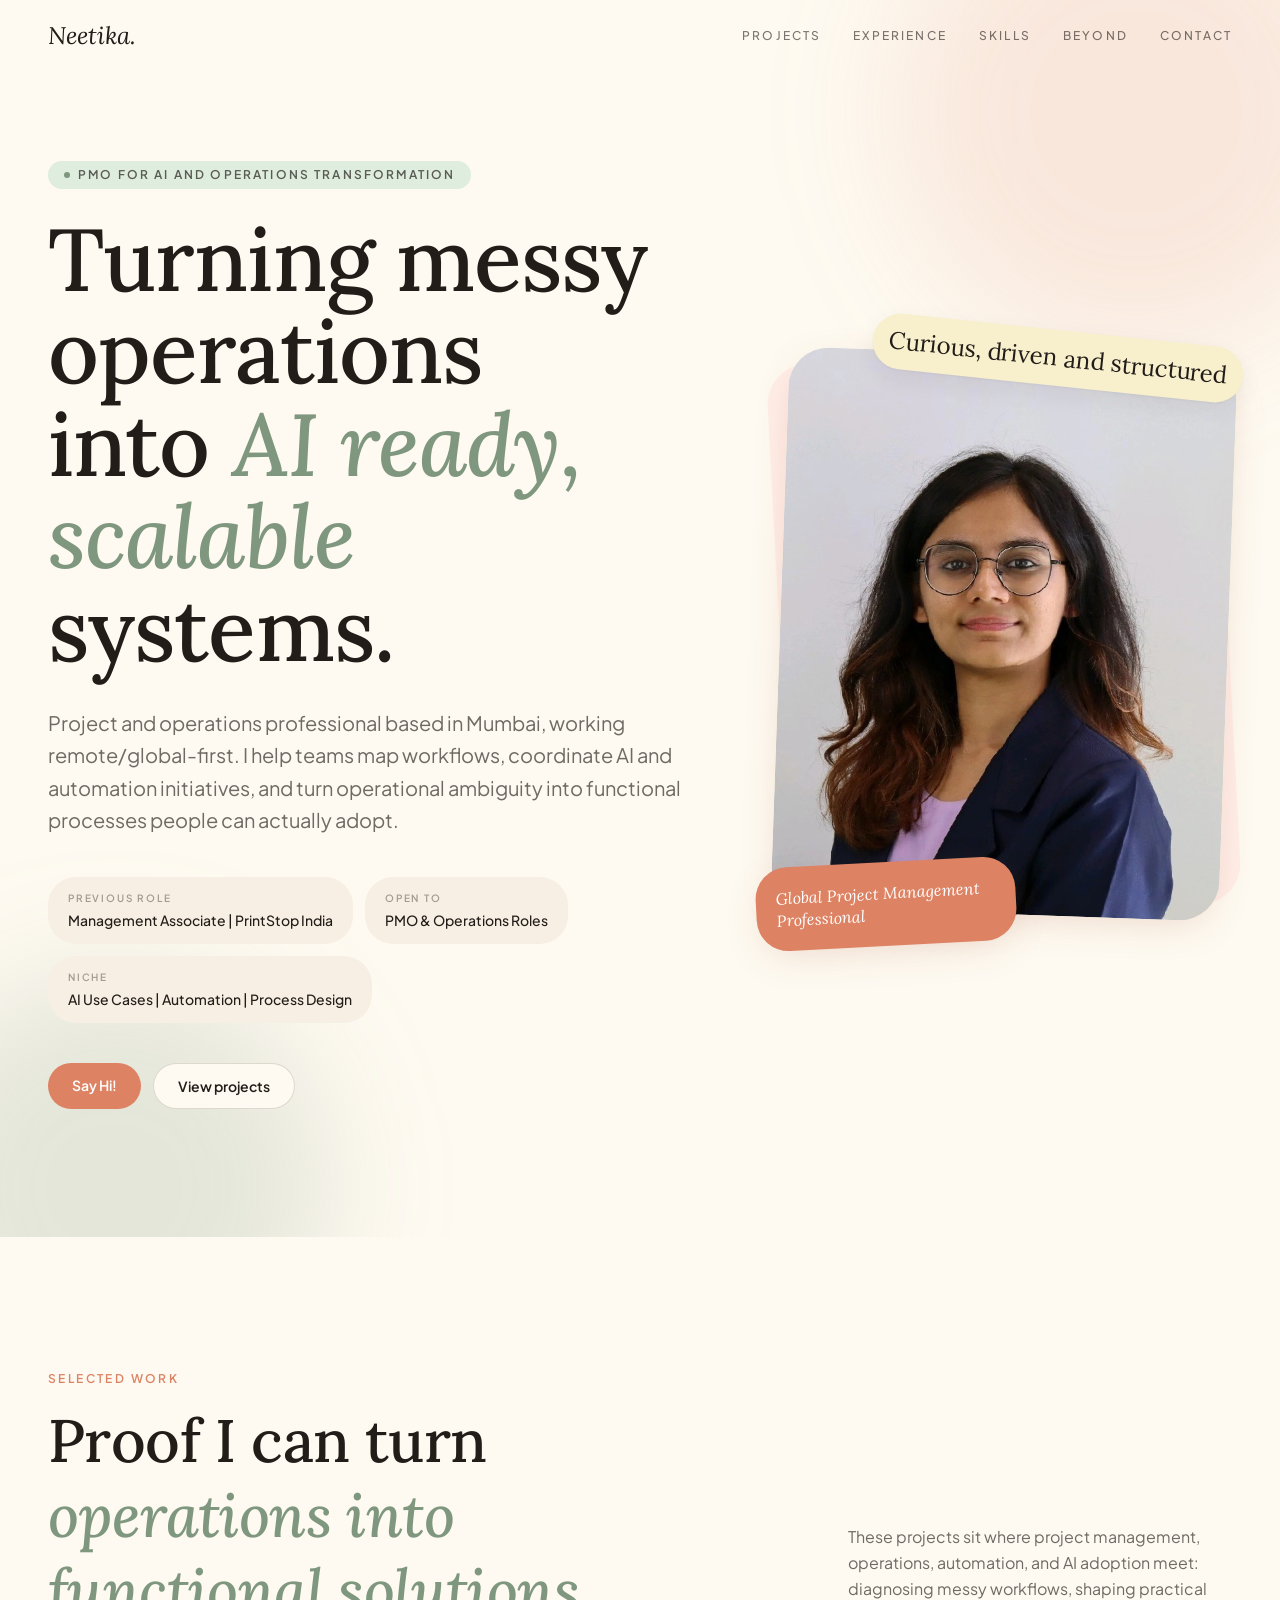
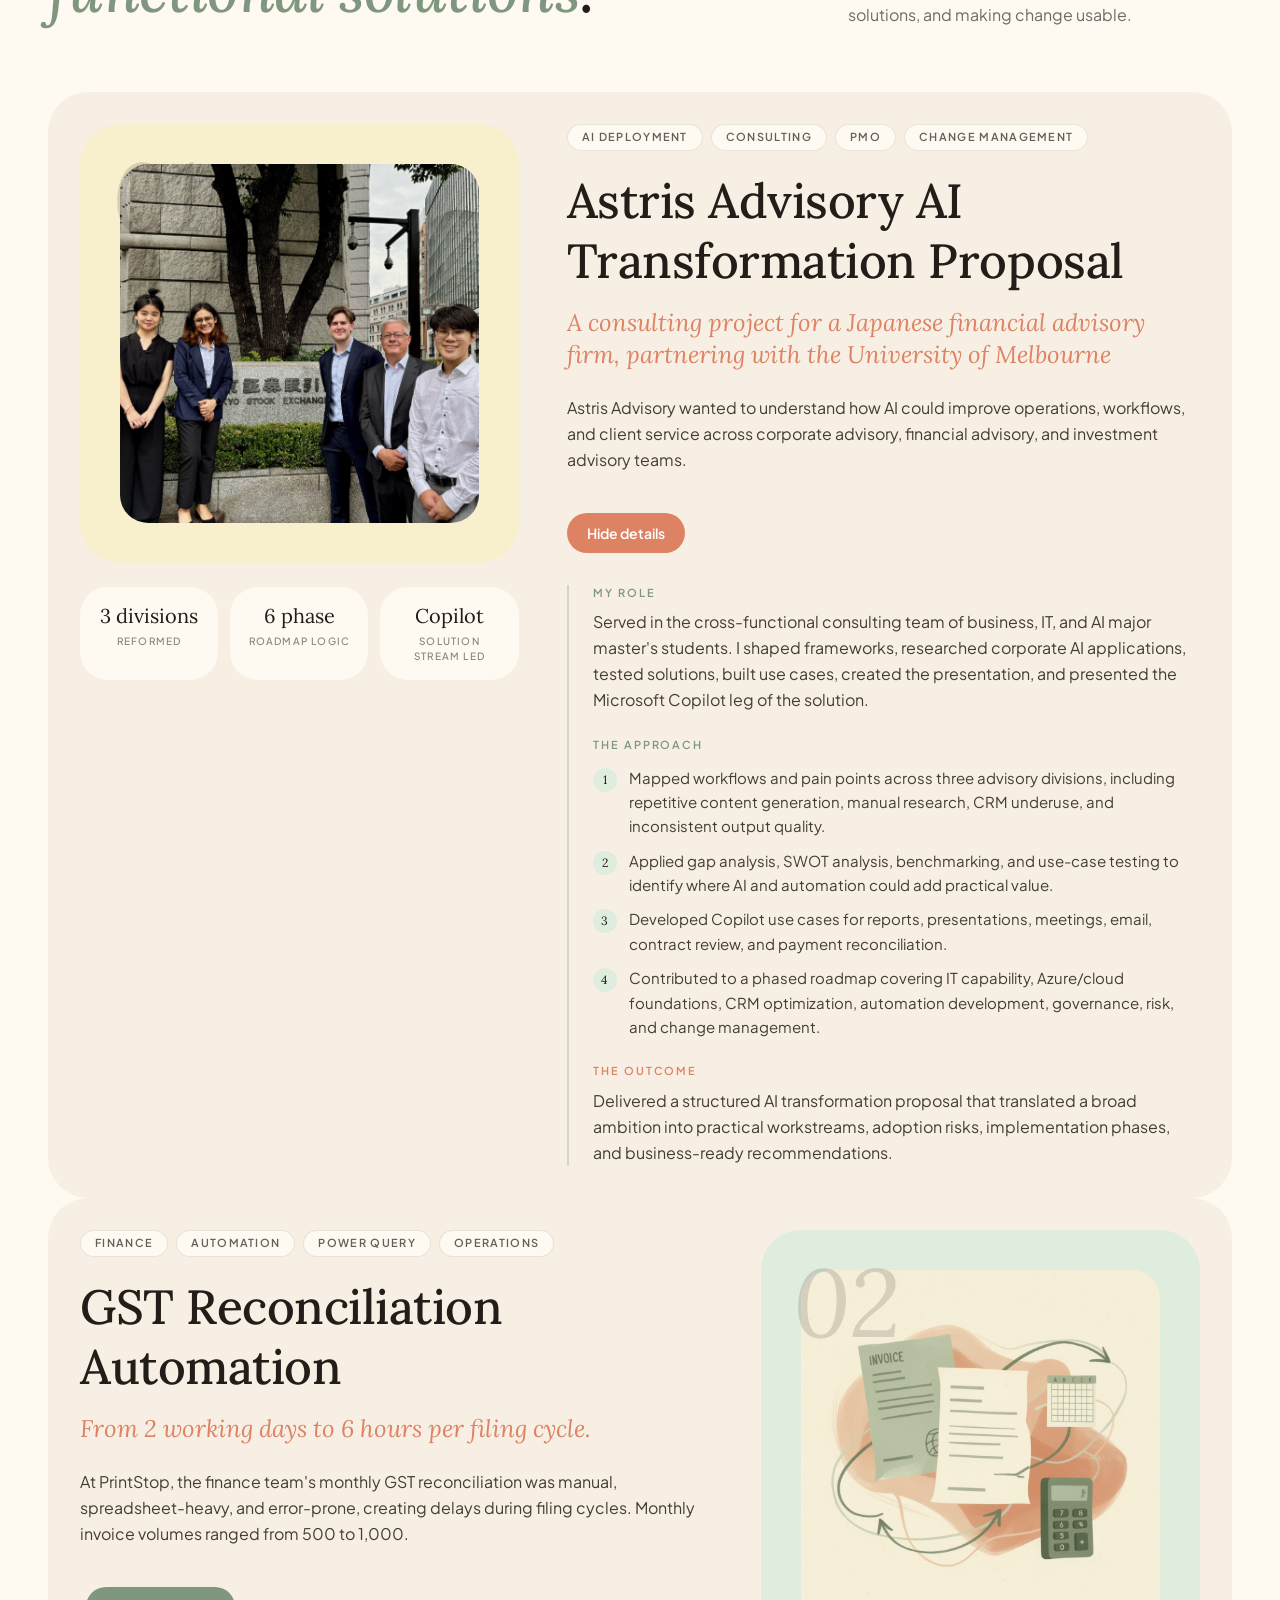
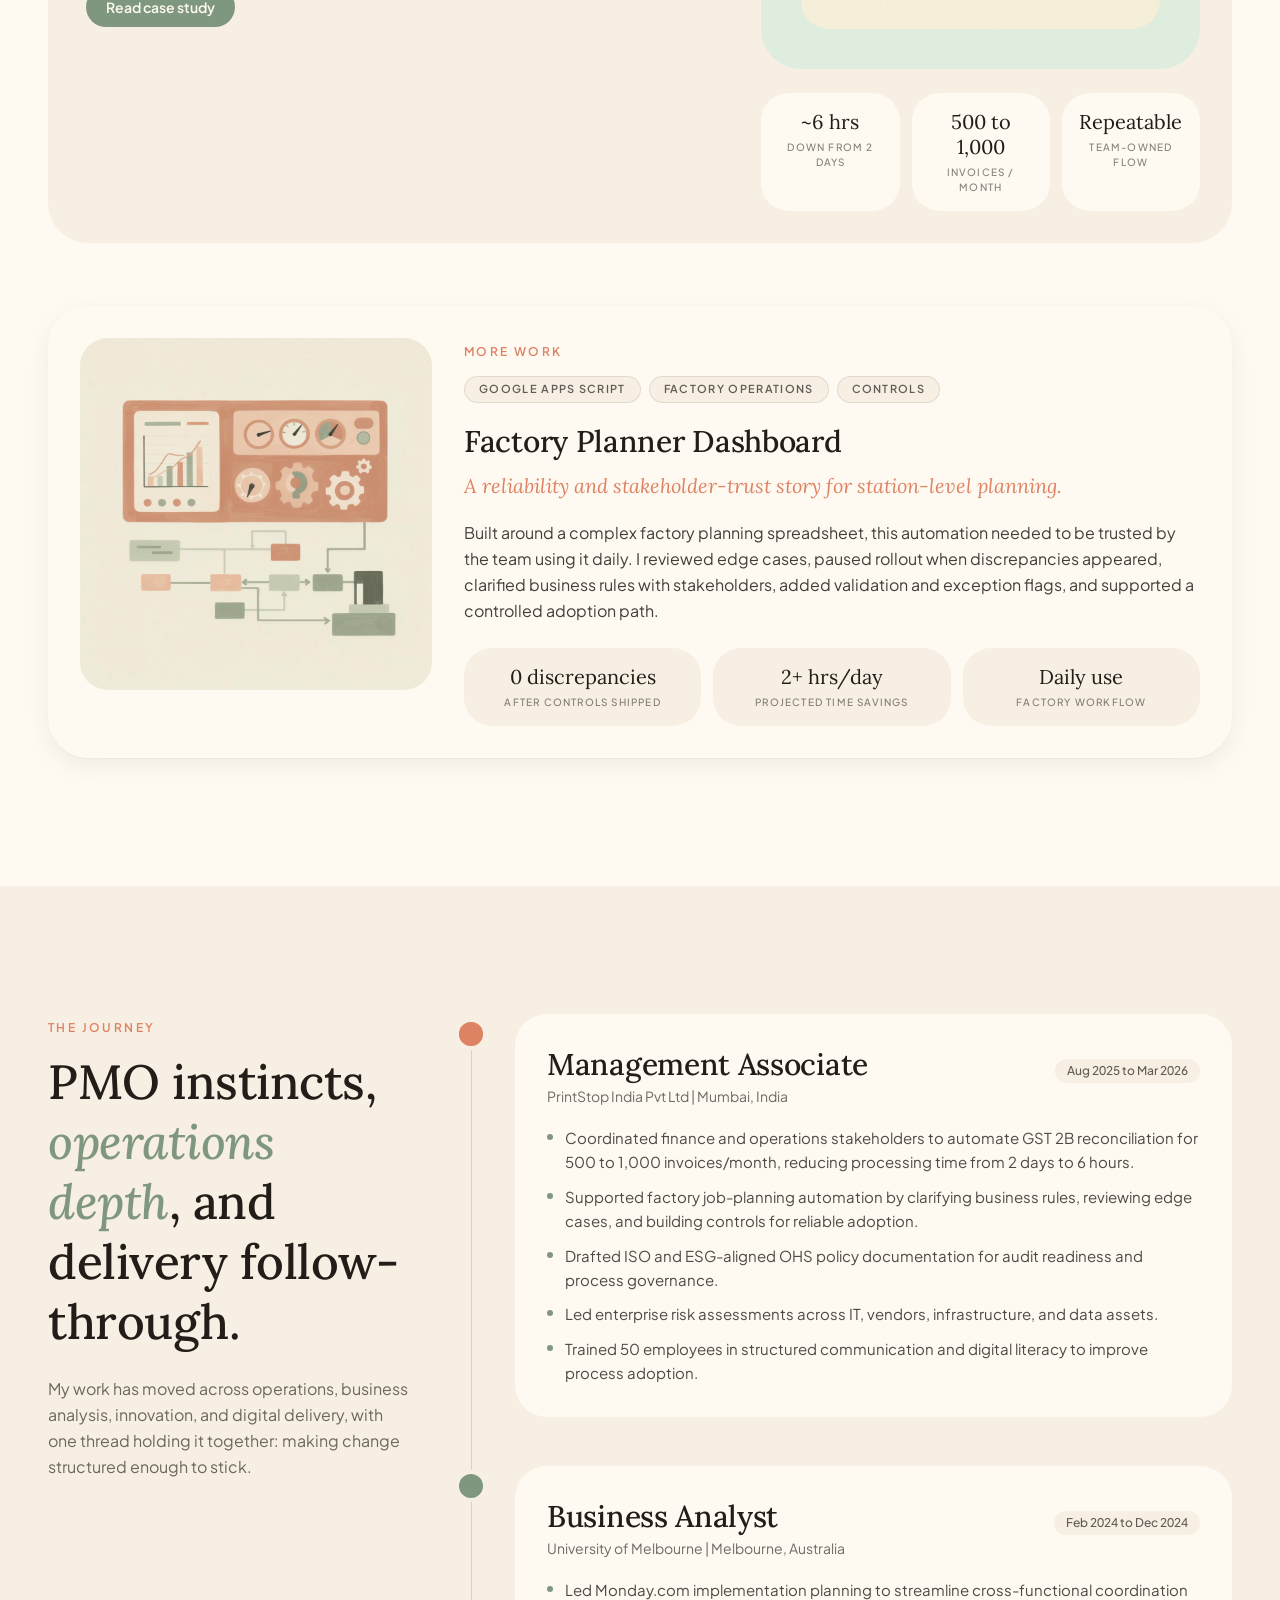
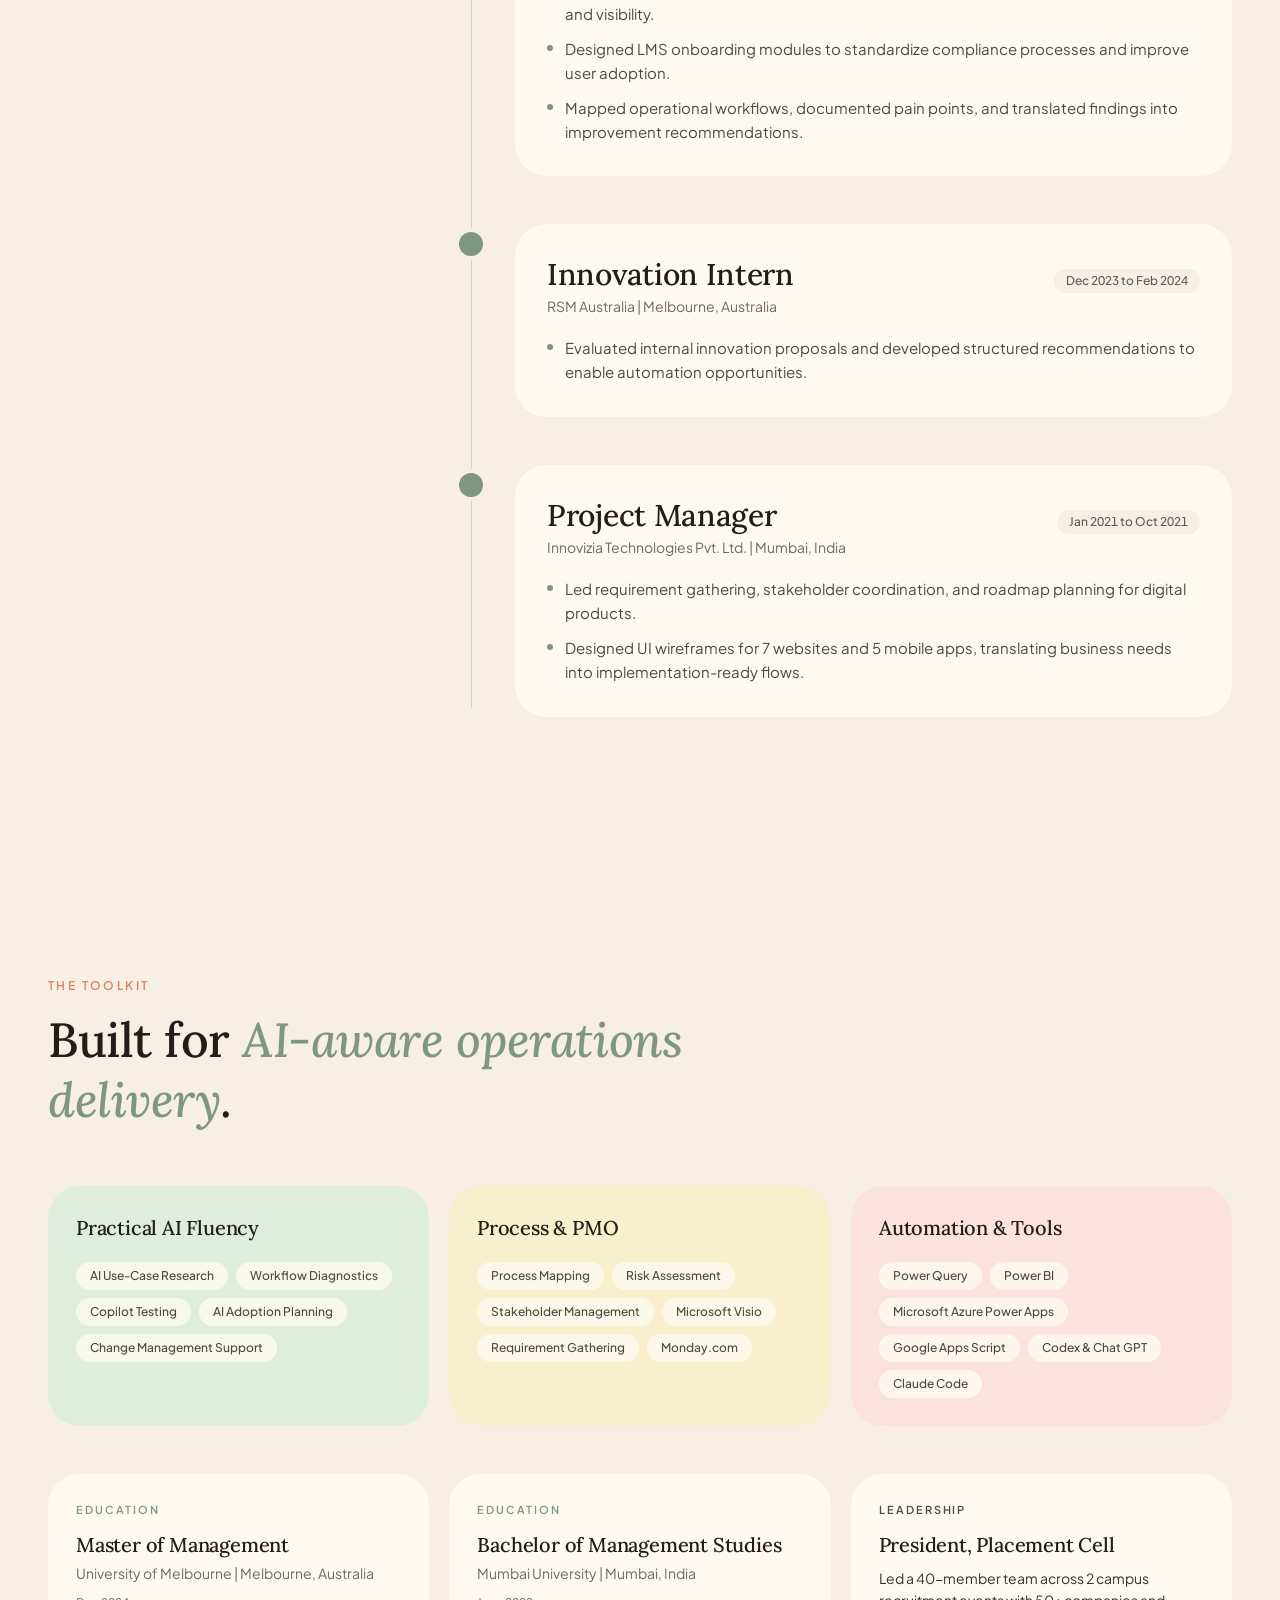
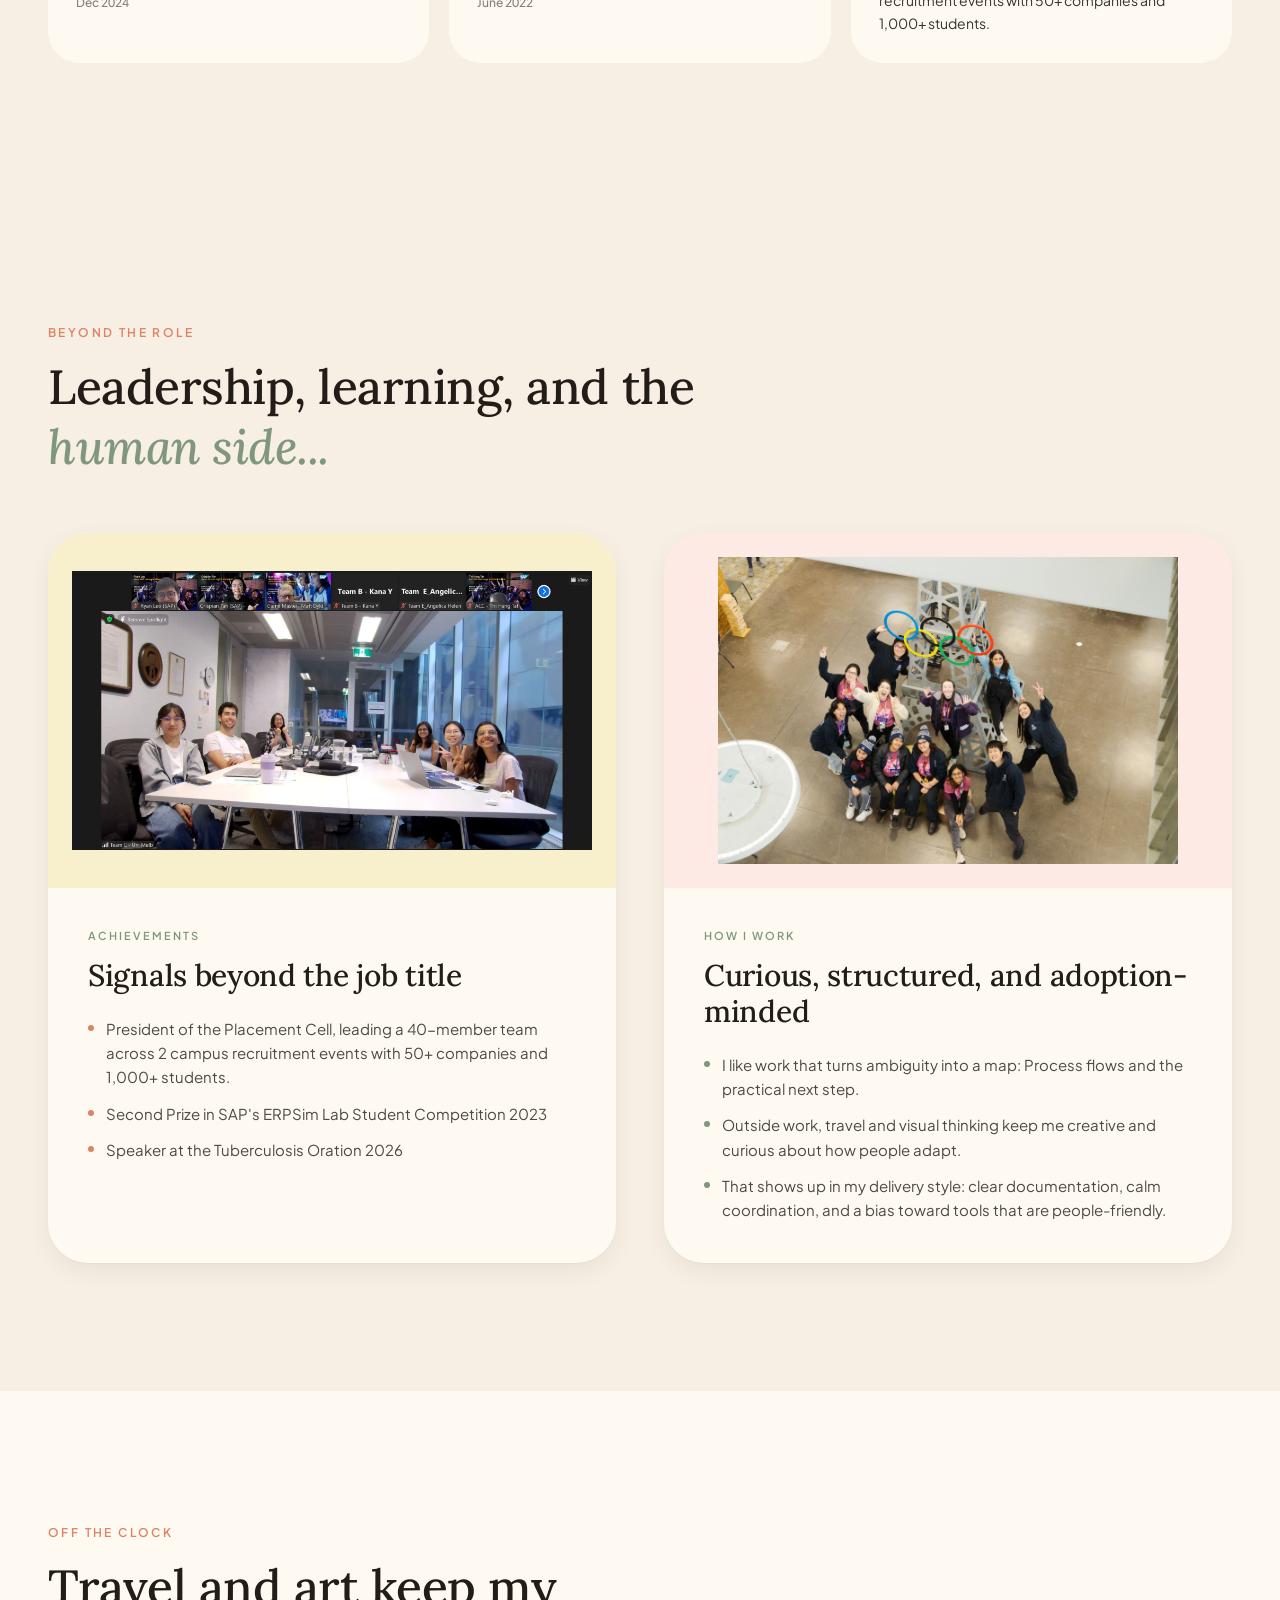
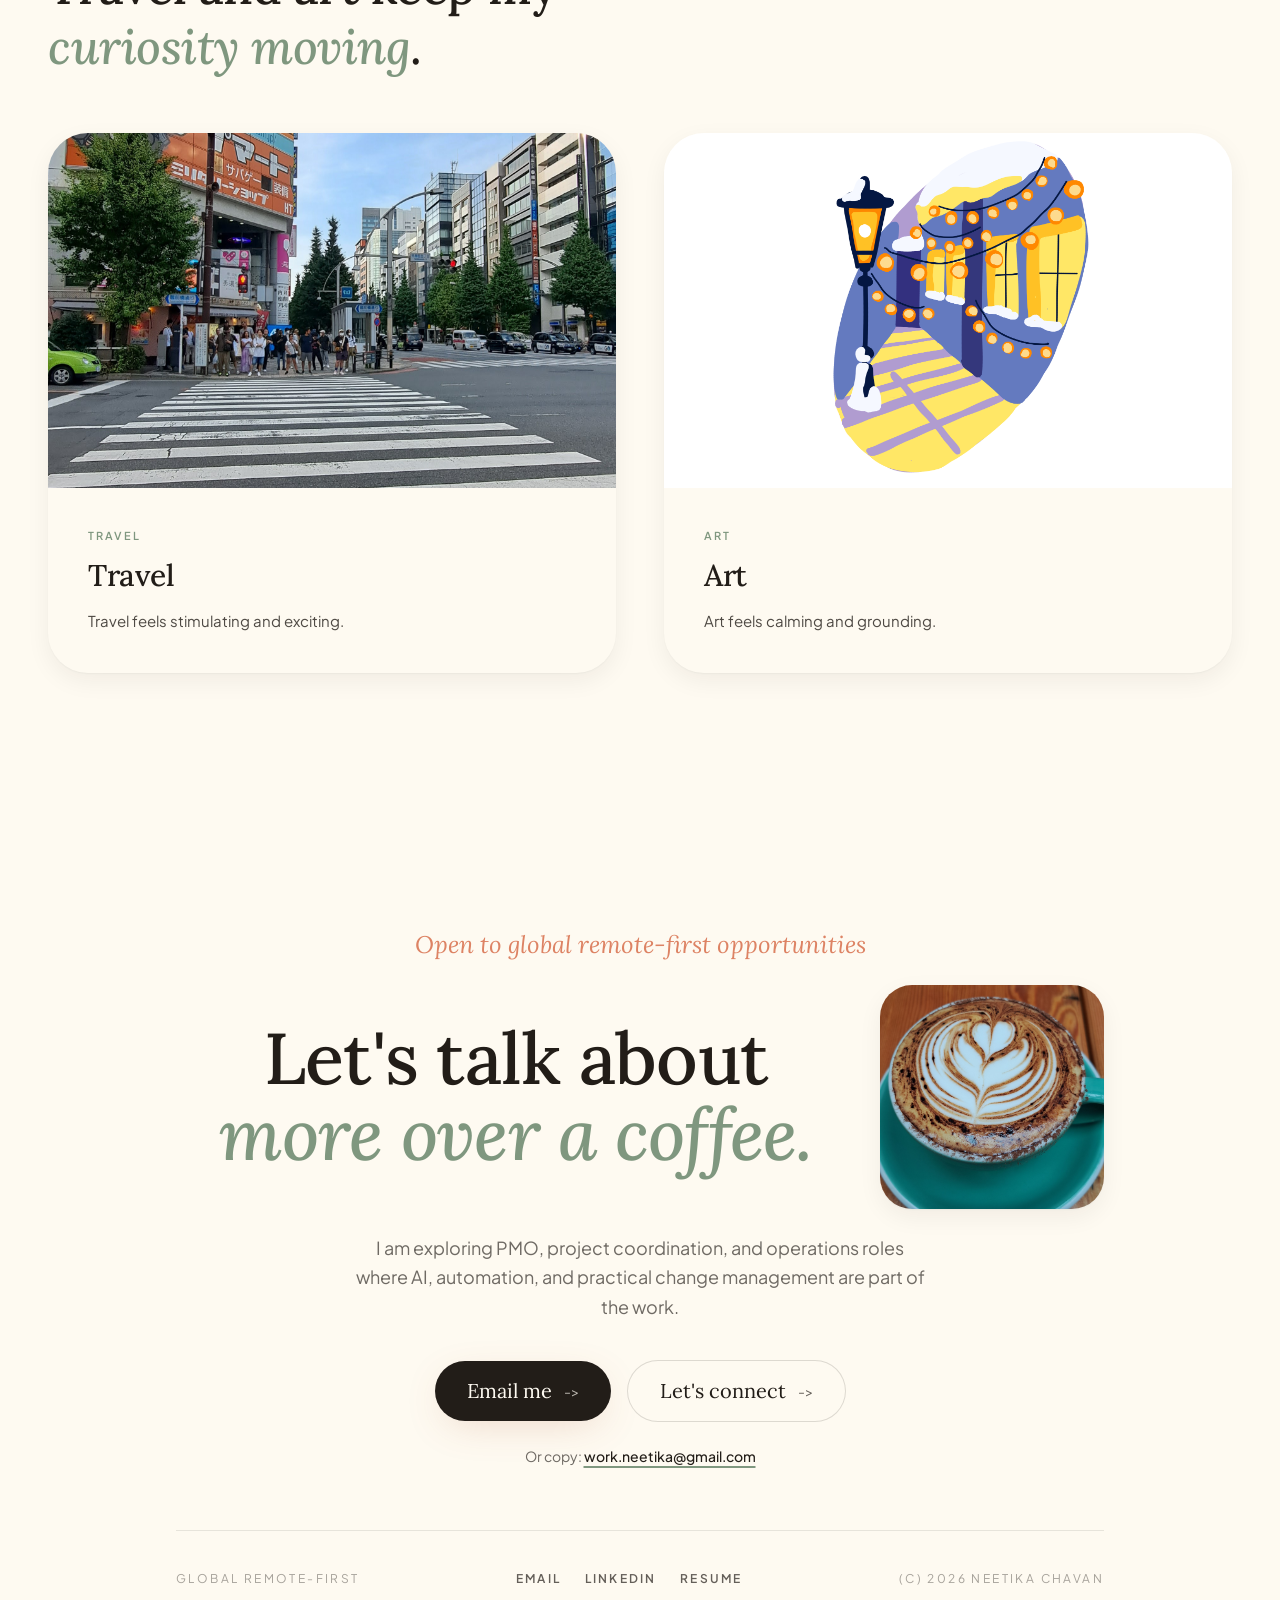
==== docs/index.html @ 6871c05f "Add GitHub Pages static deploy" ====
<!doctype html>
<html lang="en">
  <head>
    <meta charset="utf-8" />
    <meta name="viewport" content="width=device-width, initial-scale=1" />
    <title>Neetika Chavan | PMO for AI and Operations Transformation</title>
    <meta name="author" content="Neetika Chavan" />
    <meta
      name="description"
      content="A recruiter-focused personal website for PMO, project coordination, operations, AI deployment, and automation work."
    />
    <link rel="preload" as="image" href="./assets/neetika-portrait-fRO-wFy6.jpg" />
    <link rel="preconnect" href="https://fonts.googleapis.com" />
    <link rel="preconnect" href="https://fonts.gstatic.com" crossorigin />
    <link
      rel="stylesheet"
      href="https://fonts.googleapis.com/css2?family=Lora:ital,wght@0,400;0,500;0,600;1,500&family=Plus+Jakarta+Sans:wght@300;400;500;600;700&display=swap"
    />
    <link rel="stylesheet" href="./styles.css" />
    <script defer src="./script.js"></script>
  </head>
  <body>
    <div class="min-h-screen bg-canvas text-ink">
      <nav data-nav class="fixed inset-x-0 top-0 z-50 bg-transparent transition-all duration-300">
        <div class="mx-auto flex max-w-7xl items-center justify-between px-6 py-5 md:px-12">
          <a href="#" class="font-serif text-2xl italic text-ink">Neetika.</a>
          <div class="hidden items-center gap-8 text-xs font-medium uppercase tracking-[0.18em] text-ink/60 md:flex">
            <a href="#projects" class="transition-colors hover:text-terracotta">Projects</a>
            <a href="#experience" class="transition-colors hover:text-terracotta">Experience</a>
            <a href="#skills" class="transition-colors hover:text-terracotta">Skills</a>
            <a href="#beyond" class="transition-colors hover:text-terracotta">Beyond</a>
            <a href="#contact" class="transition-colors hover:text-terracotta">Contact</a>
          </div>
        </div>
      </nav>

      <main>
        <section class="relative overflow-hidden pt-32 pb-24 md:pt-40 md:pb-32">
          <div
            aria-hidden="true"
            class="pointer-events-none absolute -top-32 -right-24 h-[480px] w-[480px] rounded-full bg-terracotta/15 blur-3xl"
          ></div>
          <div
            aria-hidden="true"
            class="pointer-events-none absolute -bottom-40 -left-24 h-[420px] w-[420px] rounded-full bg-sage/20 blur-3xl"
          ></div>

          <div class="relative mx-auto grid max-w-7xl grid-cols-1 items-center gap-16 px-6 md:px-12 lg:grid-cols-12">
            <div class="lg:col-span-7">
              <span class="mb-6 inline-flex items-center gap-2 rounded-full bg-sage-soft px-4 py-1.5 text-xs font-semibold uppercase tracking-[0.18em] text-ink/70">
                <span class="size-1.5 animate-pulse rounded-full bg-sage"></span>
                PMO for AI and operations transformation
              </span>
              <h1 class="hero-title font-serif text-5xl leading-[1.05] text-balance text-ink md:text-7xl lg:text-[5.5rem]">
                Turning messy operations into
                <span class="italic text-sage">AI ready, scalable</span> systems.
              </h1>
              <p class="mt-8 max-w-[52ch] text-lg leading-relaxed text-ink-muted md:text-xl">
                Project and operations professional based in Mumbai, working remote/global-first.
                I help teams map workflows, coordinate AI and automation initiatives, and turn
                operational ambiguity into functional processes people can actually adopt.
              </p>

              <div class="hero-meta mt-10 flex flex-wrap gap-3">
                <div class="rounded-2xl bg-paper px-5 py-3.5">
                  <p class="text-[10px] font-semibold uppercase tracking-[0.18em] text-ink/40">Previous Role</p>
                  <p class="mt-1 text-sm font-medium text-ink">Management Associate | PrintStop India</p>
                </div>
                <div class="rounded-2xl bg-paper px-5 py-3.5">
                  <p class="text-[10px] font-semibold uppercase tracking-[0.18em] text-ink/40">Open to</p>
                  <p class="mt-1 text-sm font-medium text-ink">PMO &amp; Operations Roles</p>
                </div>
                <div class="rounded-2xl bg-paper px-5 py-3.5">
                  <p class="text-[10px] font-semibold uppercase tracking-[0.18em] text-ink/40">Niche</p>
                  <p class="mt-1 text-sm font-medium text-ink">AI Use Cases | Automation | Process Design</p>
                </div>
              </div>

              <div class="mt-10 flex flex-wrap gap-3">
                <a
                  href="#contact"
                  class="rounded-full bg-terracotta px-6 py-3 text-sm font-semibold text-terracotta-foreground transition-transform hover:scale-105"
                >
                  Say Hi!
                </a>
                <a
                  href="#projects"
                  class="rounded-full border border-ink/15 bg-canvas px-6 py-3 text-sm font-semibold text-ink transition-colors hover:border-terracotta hover:text-terracotta"
                >
                  View projects
                </a>
              </div>
            </div>

            <div class="relative lg:col-span-5">
              <div class="relative aspect-[4/5] w-full max-w-md mx-auto">
                <div class="absolute inset-0 -rotate-3 rounded-[2.5rem] bg-blush/40"></div>
                <div class="absolute inset-0 rotate-2 overflow-hidden rounded-[2.5rem] bg-paper shadow-warm transition-transform duration-700 hover:rotate-0">
                  <img
                    src="./assets/neetika-portrait-fRO-wFy6.jpg"
                    alt="Portrait of Neetika Chavan"
                    width="800"
                    height="1000"
                    class="h-full w-full object-cover"
                  />
                </div>
                <div class="absolute -bottom-8 -left-6 max-w-[260px] rotate-[-3deg] rounded-3xl bg-terracotta p-5 text-terracotta-foreground shadow-warm">
                  <p class="font-serif text-base italic leading-snug">Global Project Management Professional</p>
                </div>
                <div class="absolute -top-6 -right-4 rotate-[6deg] rounded-2xl bg-butter px-4 py-3 shadow-soft">
                  <p class="font-serif text-2xl text-ink">Curious, driven and structured</p>
                </div>
              </div>
            </div>
          </div>
        </section>

        <section id="projects" class="relative py-24 md:py-32">
          <div class="mx-auto max-w-7xl px-6 md:px-12">
            <div class="mb-16 flex flex-wrap items-end justify-between gap-6">
              <div class="max-w-2xl">
                <span class="mb-4 inline-block text-xs font-semibold uppercase tracking-[0.2em] text-terracotta">
                  Selected work
                </span>
                <h2 class="font-serif text-4xl leading-tight text-ink md:text-5xl lg:text-6xl">
                  Proof I can turn <em class="text-sage">operations into functional solutions</em>.
                </h2>
              </div>
              <p class="max-w-sm text-base leading-relaxed text-ink-muted">
                These projects sit where project management, operations, automation, and AI adoption meet:
                diagnosing messy workflows, shaping practical solutions, and making change usable.
              </p>
            </div>

            <div class="space-y-10">
              <article data-reveal class="case-card grid grid-cols-1 gap-10 rounded-[2.5rem] bg-paper p-5 md:p-8 lg:grid-cols-12 lg:gap-12">
                <div class="lg:col-span-5">
                  <div class="relative overflow-hidden rounded-[2.5rem] bg-butter p-6 md:p-10">
                    <div class="aspect-square overflow-hidden rounded-[1.75rem]">
                      <img
                        src="./assets/astris.jpg"
                        alt="Astris Advisory team photo"
                        width="1024"
                        height="1024"
                        loading="lazy"
                        class="h-full w-full object-cover transition-transform duration-700 hover:scale-105"
                      />
                    </div>
                    <span class="absolute left-8 top-6 font-serif text-7xl italic text-ink/15 md:text-8xl">01</span>
                  </div>
                  <div class="metric-strip mt-6 grid grid-cols-3 gap-3">
                    <div class="rounded-2xl bg-canvas p-4 text-center">
                      <p class="font-serif text-lg leading-tight text-ink md:text-xl">3 divisions</p>
                      <p class="mt-1.5 text-[10px] font-medium uppercase tracking-[0.12em] text-ink/55">reformed</p>
                    </div>
                    <div class="rounded-2xl bg-canvas p-4 text-center">
                      <p class="font-serif text-lg leading-tight text-ink md:text-xl">6 phase</p>
                      <p class="mt-1.5 text-[10px] font-medium uppercase tracking-[0.12em] text-ink/55">roadmap logic</p>
                    </div>
                    <div class="rounded-2xl bg-canvas p-4 text-center">
                      <p class="font-serif text-lg leading-tight text-ink md:text-xl">Copilot</p>
                      <p class="mt-1.5 text-[10px] font-medium uppercase tracking-[0.12em] text-ink/55">solution stream led</p>
                    </div>
                  </div>
                </div>
                <div class="lg:col-span-7">
                  <div class="mb-5 flex flex-wrap gap-2">
                    <span class="rounded-full border border-ink/10 bg-canvas px-3.5 py-1 text-[11px] font-semibold uppercase tracking-[0.12em] text-ink/70">AI Deployment</span>
                    <span class="rounded-full border border-ink/10 bg-canvas px-3.5 py-1 text-[11px] font-semibold uppercase tracking-[0.12em] text-ink/70">Consulting</span>
                    <span class="rounded-full border border-ink/10 bg-canvas px-3.5 py-1 text-[11px] font-semibold uppercase tracking-[0.12em] text-ink/70">PMO</span>
                    <span class="rounded-full border border-ink/10 bg-canvas px-3.5 py-1 text-[11px] font-semibold uppercase tracking-[0.12em] text-ink/70">Change Management</span>
                  </div>
                  <h3 class="font-serif text-3xl leading-tight text-ink md:text-5xl">Astris Advisory AI Transformation Proposal</h3>
                  <p class="mt-4 font-serif text-xl italic text-terracotta md:text-2xl">
                    A consulting project for a Japanese financial advisory firm, partnering with the University of Melbourne
                  </p>
                  <p class="mt-6 text-[15px] leading-relaxed text-ink/85 md:text-base">
                    Astris Advisory wanted to understand how AI could improve operations,
                    workflows, and client service across corporate advisory, financial advisory,
                    and investment advisory teams.
                  </p>
                  <button
                    type="button"
                    data-case-toggle
                    aria-expanded="true"
                    aria-controls="astris-details"
                    class="mt-10 rounded-full bg-terracotta px-5 py-2.5 text-sm font-semibold text-terracotta-foreground transition-transform hover:scale-105"
                  >
                    Hide details
                  </button>
                  <div id="astris-details" class="mt-8 space-y-6 border-l-2 border-sage/30 pl-6">
                    <div>
                      <p class="mb-2 text-[11px] font-semibold uppercase tracking-[0.18em] text-sage">My role</p>
                      <p class="text-[15px] leading-relaxed text-ink/85 md:text-base">
                        Served in the cross-functional consulting team of business,
                        IT, and AI major master's students. I shaped frameworks, researched corporate AI
                        applications, tested solutions, built use cases, created the presentation,
                        and presented the Microsoft Copilot leg of the solution.
                      </p>
                    </div>
                    <div>
                      <p class="mb-3 text-[11px] font-semibold uppercase tracking-[0.18em] text-sage">The approach</p>
                      <ol class="space-y-2.5">
                        <li class="flex gap-3 text-[15px] leading-relaxed text-ink/85">
                          <span class="mt-0.5 flex size-6 shrink-0 items-center justify-center rounded-full bg-sage-soft font-serif text-xs text-ink">1</span>
                          <span>Mapped workflows and pain points across three advisory divisions, including repetitive content generation, manual research, CRM underuse, and inconsistent output quality.</span>
                        </li>
                        <li class="flex gap-3 text-[15px] leading-relaxed text-ink/85">
                          <span class="mt-0.5 flex size-6 shrink-0 items-center justify-center rounded-full bg-sage-soft font-serif text-xs text-ink">2</span>
                          <span>Applied gap analysis, SWOT analysis, benchmarking, and use-case testing to identify where AI and automation could add practical value.</span>
                        </li>
                        <li class="flex gap-3 text-[15px] leading-relaxed text-ink/85">
                          <span class="mt-0.5 flex size-6 shrink-0 items-center justify-center rounded-full bg-sage-soft font-serif text-xs text-ink">3</span>
                          <span>Developed Copilot use cases for reports, presentations, meetings, email, contract review, and payment reconciliation.</span>
                        </li>
                        <li class="flex gap-3 text-[15px] leading-relaxed text-ink/85">
                          <span class="mt-0.5 flex size-6 shrink-0 items-center justify-center rounded-full bg-sage-soft font-serif text-xs text-ink">4</span>
                          <span>Contributed to a phased roadmap covering IT capability, Azure/cloud foundations, CRM optimization, automation development, governance, risk, and change management.</span>
                        </li>
                      </ol>
                    </div>
                    <div>
                      <p class="mb-2 text-[11px] font-semibold uppercase tracking-[0.18em] text-terracotta">The outcome</p>
                      <p class="text-[15px] leading-relaxed text-ink/85 md:text-base">
                        Delivered a structured AI transformation proposal that translated a broad ambition into practical workstreams, adoption risks, implementation phases, and business-ready recommendations.
                      </p>
                    </div>
                  </div>
                </div>
              </article>

              <article data-reveal class="case-card grid grid-cols-1 gap-10 rounded-[2.5rem] bg-paper p-5 md:p-8 lg:grid-cols-12 lg:gap-12">
                <div class="lg:col-span-5 lg:order-2">
                  <div class="relative overflow-hidden rounded-[2.5rem] bg-sage-soft p-6 md:p-10">
                    <div class="aspect-square overflow-hidden rounded-[1.75rem]">
                      <img
                        src="./assets/project-gst-DtdfqmDv.jpg"
                        alt="Illustration of invoices, calculator and spreadsheet flowing through a workflow"
                        width="1024"
                        height="1024"
                        loading="lazy"
                        class="h-full w-full object-cover transition-transform duration-700 hover:scale-105"
                      />
                    </div>
                    <span class="absolute left-8 top-6 font-serif text-7xl italic text-ink/15 md:text-8xl">02</span>
                  </div>
                  <div class="metric-strip mt-6 grid grid-cols-3 gap-3">
                    <div class="rounded-2xl bg-canvas p-4 text-center">
                      <p class="font-serif text-lg leading-tight text-ink md:text-xl">~6 hrs</p>
                      <p class="mt-1.5 text-[10px] font-medium uppercase tracking-[0.12em] text-ink/55">down from 2 days</p>
                    </div>
                    <div class="rounded-2xl bg-canvas p-4 text-center">
                      <p class="font-serif text-lg leading-tight text-ink md:text-xl">500 to 1,000</p>
                      <p class="mt-1.5 text-[10px] font-medium uppercase tracking-[0.12em] text-ink/55">invoices / month</p>
                    </div>
                    <div class="rounded-2xl bg-canvas p-4 text-center">
                      <p class="font-serif text-lg leading-tight text-ink md:text-xl">Repeatable</p>
                      <p class="mt-1.5 text-[10px] font-medium uppercase tracking-[0.12em] text-ink/55">team-owned flow</p>
                    </div>
                  </div>
                </div>
                <div class="lg:col-span-7 lg:order-1">
                  <div class="mb-5 flex flex-wrap gap-2">
                    <span class="rounded-full border border-ink/10 bg-canvas px-3.5 py-1 text-[11px] font-semibold uppercase tracking-[0.12em] text-ink/70">Finance</span>
                    <span class="rounded-full border border-ink/10 bg-canvas px-3.5 py-1 text-[11px] font-semibold uppercase tracking-[0.12em] text-ink/70">Automation</span>
                    <span class="rounded-full border border-ink/10 bg-canvas px-3.5 py-1 text-[11px] font-semibold uppercase tracking-[0.12em] text-ink/70">Power Query</span>
                    <span class="rounded-full border border-ink/10 bg-canvas px-3.5 py-1 text-[11px] font-semibold uppercase tracking-[0.12em] text-ink/70">Operations</span>
                  </div>
                  <h3 class="font-serif text-3xl leading-tight text-ink md:text-5xl">GST Reconciliation Automation</h3>
                  <p class="mt-4 font-serif text-xl italic text-terracotta md:text-2xl">From 2 working days to 6 hours per filing cycle.</p>
                  <p class="mt-6 text-[15px] leading-relaxed text-ink/85 md:text-base">
                    At PrintStop, the finance team's monthly GST reconciliation was manual,
                    spreadsheet-heavy, and error-prone, creating delays during filing cycles.
                    Monthly invoice volumes ranged from 500 to 1,000.
                  </p>
                  &nbsp;
                  <button
                    type="button"
                    data-case-toggle
                    aria-expanded="false"
                    aria-controls="gst-details"
                    class="mt-10 rounded-full bg-sage px-5 py-2.5 text-sm font-semibold text-canvas transition-transform hover:scale-105"
                  >
                    Read case study
                  </button>
                  <div id="gst-details" hidden class="mt-8 space-y-6 border-l-2 border-sage/30 pl-6">
                    <div>
                      <p class="mb-2 text-[11px] font-semibold uppercase tracking-[0.18em] text-sage">My role</p>
                      <p class="text-[15px] leading-relaxed text-ink/85 md:text-base">
                        Improve speed, accuracy, and repeatability while creating a workflow the finance team could trust and continue using without constant intervention.
                      </p>
                    </div>
                    <div>
                      <p class="mb-3 text-[11px] font-semibold uppercase tracking-[0.18em] text-sage">The approach</p>
                      <ol class="space-y-2.5">
                        <li class="flex gap-3 text-[15px] leading-relaxed text-ink/85">
                          <span class="mt-0.5 flex size-6 shrink-0 items-center justify-center rounded-full bg-sage-soft font-serif text-xs text-ink">1</span>
                          <span>Mapped the end-to-end reconciliation workflow with finance and accounting stakeholders to understand bottlenecks and failure points.</span>
                        </li>
                        <li class="flex gap-3 text-[15px] leading-relaxed text-ink/85">
                          <span class="mt-0.5 flex size-6 shrink-0 items-center justify-center rounded-full bg-sage-soft font-serif text-xs text-ink">2</span>
                          <span>Sequenced the solution into data standardization, matching logic, Power Query automation, and exception handling.</span>
                        </li>
                        <li class="flex gap-3 text-[15px] leading-relaxed text-ink/85">
                          <span class="mt-0.5 flex size-6 shrink-0 items-center justify-center rounded-full bg-sage-soft font-serif text-xs text-ink">3</span>
                          <span>Built a structured dump-sheet so monthly invoices could be processed through a repeatable reconciliation flow.</span>
                        </li>
                        <li class="flex gap-3 text-[15px] leading-relaxed text-ink/85">
                          <span class="mt-0.5 flex size-6 shrink-0 items-center justify-center rounded-full bg-sage-soft font-serif text-xs text-ink">4</span>
                          <span>Added validation checks, exception flags, documentation, and feedback loops to improve confidence and adoption.</span>
                        </li>
                      </ol>
                    </div>
                    <div>
                      <p class="mb-2 text-[11px] font-semibold uppercase tracking-[0.18em] text-terracotta">The outcome</p>
                      <p class="text-[15px] leading-relaxed text-ink/85 md:text-base">
                        Reconciliation time dropped from about 2 working days to about 6 hours, with fewer manual errors and a more scalable process for recurring filing cycles.
                      </p>
                    </div>
                  </div>
                </div>
              </article>
            </div>

            <div class="mt-16 rounded-[2.5rem] bg-canvas p-6 shadow-soft md:p-8" data-reveal>
              <div class="grid grid-cols-1 gap-8 lg:grid-cols-12 lg:items-center">
                <div class="lg:col-span-4">
                  <div class="aspect-[4/3] overflow-hidden rounded-[1.75rem] bg-blush/60">
                    <img
                      src="./assets/project-dashboard-CI-GIkh8.jpg"
                      alt="Illustration of a dashboard with charts, gauges and a workflow of cards"
                      width="1024"
                      height="1024"
                      loading="lazy"
                      class="h-full w-full object-cover transition-transform duration-700 hover:scale-105"
                    />
                  </div>
                </div>
                <div class="lg:col-span-8">
                  <span class="mb-4 inline-block text-xs font-semibold uppercase tracking-[0.2em] text-terracotta">More work</span>
                  <div class="mb-5 flex flex-wrap gap-2">
                    <span class="rounded-full border border-ink/10 bg-paper px-3.5 py-1 text-[11px] font-semibold uppercase tracking-[0.12em] text-ink/70">Google Apps Script</span>
                    <span class="rounded-full border border-ink/10 bg-paper px-3.5 py-1 text-[11px] font-semibold uppercase tracking-[0.12em] text-ink/70">Factory Operations</span>
                    <span class="rounded-full border border-ink/10 bg-paper px-3.5 py-1 text-[11px] font-semibold uppercase tracking-[0.12em] text-ink/70">Controls</span>
                  </div>
                  <h3 class="font-serif text-3xl leading-tight text-ink md:text-4xl">Factory Planner Dashboard</h3>
                  <p class="mt-3 font-serif text-xl italic text-terracotta">A reliability and stakeholder-trust story for station-level planning.</p>
                  <p class="mt-5 text-[15px] leading-relaxed text-ink/85 md:text-base">
                    Built around a complex factory planning spreadsheet, this automation needed to be trusted by the team using it daily.
                    I reviewed edge cases, paused rollout when discrepancies appeared, clarified business rules with stakeholders, added
                    validation and exception flags, and supported a controlled adoption path.
                  </p>
                  <div class="metric-strip mt-6 grid grid-cols-3 gap-3">
                    <div class="rounded-2xl bg-paper p-4 text-center">
                      <p class="font-serif text-lg leading-tight text-ink md:text-xl">0 discrepancies</p>
                      <p class="mt-1.5 text-[10px] font-medium uppercase tracking-[0.12em] text-ink/55">after controls shipped</p>
                    </div>
                    <div class="rounded-2xl bg-paper p-4 text-center">
                      <p class="font-serif text-lg leading-tight text-ink md:text-xl">2+ hrs/day</p>
                      <p class="mt-1.5 text-[10px] font-medium uppercase tracking-[0.12em] text-ink/55">projected time savings</p>
                    </div>
                    <div class="rounded-2xl bg-paper p-4 text-center">
                      <p class="font-serif text-lg leading-tight text-ink md:text-xl">Daily use</p>
                      <p class="mt-1.5 text-[10px] font-medium uppercase tracking-[0.12em] text-ink/55">factory workflow</p>
                    </div>
                  </div>
                </div>
              </div>
            </div>
          </div>
        </section>

        <section id="experience" class="relative bg-paper py-24 md:py-32">
          <div class="mx-auto max-w-7xl px-6 md:px-12">
            <div class="grid grid-cols-1 gap-12 lg:grid-cols-12">
              <div class="lg:col-span-4" data-reveal>
                <span class="mb-4 inline-block text-xs font-semibold uppercase tracking-[0.2em] text-terracotta">The journey</span>
                <h2 class="font-serif text-4xl leading-tight text-ink md:text-5xl">
                  PMO instincts, <em class="text-sage">operations depth</em>, and delivery follow-through.
                </h2>
                <p class="mt-6 max-w-md text-base leading-relaxed text-ink-muted">
                  My work has moved across operations, business analysis, innovation, and digital
                  delivery, with one thread holding it together: making change structured enough to stick.
                </p>
              </div>

              <div class="relative lg:col-span-8">
                <div class="absolute left-2 top-2 bottom-2 w-px bg-sage/30 md:left-3"></div>
                <div class="space-y-12">
                  <article data-reveal class="relative pl-10 md:pl-14">
                    <span class="absolute left-0 top-2 size-5 rounded-full ring-4 ring-paper md:size-6 bg-terracotta"></span>
                    <span class="absolute left-0 top-2 size-5 animate-ping rounded-full bg-terracotta/60 md:size-6"></span>
                    <div class="rounded-3xl bg-canvas p-6 transition-shadow hover:shadow-soft md:p-8">
                      <div class="flex flex-wrap items-baseline justify-between gap-x-6 gap-y-2">
                        <div>
                          <h3 class="font-serif text-2xl text-ink md:text-3xl">Management Associate</h3>
                          <p class="mt-1 text-sm text-ink-muted">PrintStop India Pvt Ltd | Mumbai, India</p>
                        </div>
                        <span class="rounded-full bg-paper px-3 py-1 text-xs font-medium tabular-nums text-ink/70">Aug 2025 to Mar 2026</span>
                      </div>
                      <ul class="mt-5 space-y-2.5 text-[15px] leading-relaxed text-ink/80">
                        <li class="flex gap-3"><span class="mt-2 size-1.5 shrink-0 rounded-full bg-sage"></span><span>Coordinated finance and operations stakeholders to automate GST 2B reconciliation for 500 to 1,000 invoices/month, reducing processing time from 2 days to 6 hours.</span></li>
                        <li class="flex gap-3"><span class="mt-2 size-1.5 shrink-0 rounded-full bg-sage"></span><span>Supported factory job-planning automation by clarifying business rules, reviewing edge cases, and building controls for reliable adoption.</span></li>
                        <li class="flex gap-3"><span class="mt-2 size-1.5 shrink-0 rounded-full bg-sage"></span><span>Drafted ISO and ESG-aligned OHS policy documentation for audit readiness and process governance.</span></li>
                        <li class="flex gap-3"><span class="mt-2 size-1.5 shrink-0 rounded-full bg-sage"></span><span>Led enterprise risk assessments across IT, vendors, infrastructure, and data assets.</span></li>
                        <li class="flex gap-3"><span class="mt-2 size-1.5 shrink-0 rounded-full bg-sage"></span><span>Trained 50 employees in structured communication and digital literacy to improve process adoption.</span></li>
                      </ul>
                    </div>
                  </article>

                  <article data-reveal class="relative pl-10 md:pl-14">
                    <span class="absolute left-0 top-2 size-5 rounded-full ring-4 ring-paper md:size-6 bg-sage"></span>
                    <div class="rounded-3xl bg-canvas p-6 transition-shadow hover:shadow-soft md:p-8">
                      <div class="flex flex-wrap items-baseline justify-between gap-x-6 gap-y-2">
                        <div>
                          <h3 class="font-serif text-2xl text-ink md:text-3xl">Business Analyst</h3>
                          <p class="mt-1 text-sm text-ink-muted">University of Melbourne | Melbourne, Australia</p>
                        </div>
                        <span class="rounded-full bg-paper px-3 py-1 text-xs font-medium tabular-nums text-ink/70">Feb 2024 to Dec 2024</span>
                      </div>
                      <ul class="mt-5 space-y-2.5 text-[15px] leading-relaxed text-ink/80">
                        <li class="flex gap-3"><span class="mt-2 size-1.5 shrink-0 rounded-full bg-sage"></span><span>Led Monday.com implementation planning to streamline cross-functional coordination and visibility.</span></li>
                        <li class="flex gap-3"><span class="mt-2 size-1.5 shrink-0 rounded-full bg-sage"></span><span>Designed LMS onboarding modules to standardize compliance processes and improve user adoption.</span></li>
                        <li class="flex gap-3"><span class="mt-2 size-1.5 shrink-0 rounded-full bg-sage"></span><span>Mapped operational workflows, documented pain points, and translated findings into improvement recommendations.</span></li>
                      </ul>
                    </div>
                  </article>

                  <article data-reveal class="relative pl-10 md:pl-14">
                    <span class="absolute left-0 top-2 size-5 rounded-full ring-4 ring-paper md:size-6 bg-sage"></span>
                    <div class="rounded-3xl bg-canvas p-6 transition-shadow hover:shadow-soft md:p-8">
                      <div class="flex flex-wrap items-baseline justify-between gap-x-6 gap-y-2">
                        <div>
                          <h3 class="font-serif text-2xl text-ink md:text-3xl">Innovation Intern</h3>
                          <p class="mt-1 text-sm text-ink-muted">RSM Australia | Melbourne, Australia</p>
                        </div>
                        <span class="rounded-full bg-paper px-3 py-1 text-xs font-medium tabular-nums text-ink/70">Dec 2023 to Feb 2024</span>
                      </div>
                      <ul class="mt-5 space-y-2.5 text-[15px] leading-relaxed text-ink/80">
                        <li class="flex gap-3"><span class="mt-2 size-1.5 shrink-0 rounded-full bg-sage"></span><span>Evaluated internal innovation proposals and developed structured recommendations to enable automation opportunities.</span></li>
                      </ul>
                    </div>
                  </article>

                  <article data-reveal class="relative pl-10 md:pl-14">
                    <span class="absolute left-0 top-2 size-5 rounded-full ring-4 ring-paper md:size-6 bg-sage"></span>
                    <div class="rounded-3xl bg-canvas p-6 transition-shadow hover:shadow-soft md:p-8">
                      <div class="flex flex-wrap items-baseline justify-between gap-x-6 gap-y-2">
                        <div>
                          <h3 class="font-serif text-2xl text-ink md:text-3xl">Project Manager</h3>
                          <p class="mt-1 text-sm text-ink-muted">Innovizia Technologies Pvt. Ltd. | Mumbai, India</p>
                        </div>
                        <span class="rounded-full bg-paper px-3 py-1 text-xs font-medium tabular-nums text-ink/70">Jan 2021 to Oct 2021</span>
                      </div>
                      <ul class="mt-5 space-y-2.5 text-[15px] leading-relaxed text-ink/80">
                        <li class="flex gap-3"><span class="mt-2 size-1.5 shrink-0 rounded-full bg-sage"></span><span>Led requirement gathering, stakeholder coordination, and roadmap planning for digital products.</span></li>
                        <li class="flex gap-3"><span class="mt-2 size-1.5 shrink-0 rounded-full bg-sage"></span><span>Designed UI wireframes for 7 websites and 5 mobile apps, translating business needs into implementation-ready flows.</span></li>
                      </ul>
                    </div>
                  </article>
                </div>
              </div>
            </div>
          </div>
        </section>

        <section id="skills" class="relative bg-paper py-24 md:py-32">
          <div class="mx-auto max-w-7xl px-6 md:px-12">
            <div class="mb-14 max-w-2xl" data-reveal>
              <span class="mb-4 inline-block text-xs font-semibold uppercase tracking-[0.2em] text-terracotta">The toolkit</span>
              <h2 class="font-serif text-4xl leading-tight text-ink md:text-5xl">
                Built for <em class="text-sage">AI-aware operations delivery</em>.
              </h2>
            </div>

            <div class="grid grid-cols-1 gap-5 md:grid-cols-3">
              <div data-reveal class="rounded-3xl bg-sage-soft p-7 transition-transform hover:-translate-y-1">
                <h3 class="font-serif text-xl text-ink">Practical AI Fluency</h3>
                <div class="mt-5 flex flex-wrap gap-2">
                  <span class="rounded-full bg-canvas/80 px-3.5 py-1.5 text-xs font-medium text-ink/80">AI Use-Case Research</span>
                  <span class="rounded-full bg-canvas/80 px-3.5 py-1.5 text-xs font-medium text-ink/80">Workflow Diagnostics</span>
                  <span class="rounded-full bg-canvas/80 px-3.5 py-1.5 text-xs font-medium text-ink/80">Copilot Testing</span>
                  <span class="rounded-full bg-canvas/80 px-3.5 py-1.5 text-xs font-medium text-ink/80">AI Adoption Planning</span>
                  <span class="rounded-full bg-canvas/80 px-3.5 py-1.5 text-xs font-medium text-ink/80">Change Management Support</span>
                </div>
              </div>
              <div data-reveal class="rounded-3xl bg-butter p-7 transition-transform hover:-translate-y-1">
                <h3 class="font-serif text-xl text-ink">Process &amp; PMO</h3>
                <div class="mt-5 flex flex-wrap gap-2">
                  <span class="rounded-full bg-canvas/80 px-3.5 py-1.5 text-xs font-medium text-ink/80">Process Mapping</span>
                  <span class="rounded-full bg-canvas/80 px-3.5 py-1.5 text-xs font-medium text-ink/80">Risk Assessment</span>
                  <span class="rounded-full bg-canvas/80 px-3.5 py-1.5 text-xs font-medium text-ink/80">Stakeholder Management</span>
                  <span class="rounded-full bg-canvas/80 px-3.5 py-1.5 text-xs font-medium text-ink/80">Microsoft Visio</span>
                  <span class="rounded-full bg-canvas/80 px-3.5 py-1.5 text-xs font-medium text-ink/80">Requirement Gathering</span>
                  <span class="rounded-full bg-canvas/80 px-3.5 py-1.5 text-xs font-medium text-ink/80">Monday.com</span>
                </div>
              </div>
              <div data-reveal class="rounded-3xl bg-blush/60 p-7 transition-transform hover:-translate-y-1">
                <h3 class="font-serif text-xl text-ink">Automation &amp; Tools</h3>
                <div class="mt-5 flex flex-wrap gap-2">
                  <span class="rounded-full bg-canvas/80 px-3.5 py-1.5 text-xs font-medium text-ink/80">Power Query</span>
                  <span class="rounded-full bg-canvas/80 px-3.5 py-1.5 text-xs font-medium text-ink/80">Power BI</span>
                  <span class="rounded-full bg-canvas/80 px-3.5 py-1.5 text-xs font-medium text-ink/80">Microsoft Azure Power Apps</span>
                  <span class="rounded-full bg-canvas/80 px-3.5 py-1.5 text-xs font-medium text-ink/80">Google Apps Script</span>
                  <span class="rounded-full bg-canvas/80 px-3.5 py-1.5 text-xs font-medium text-ink/80">Codex &amp; Chat GPT</span>
                  <span class="rounded-full bg-canvas/80 px-3.5 py-1.5 text-xs font-medium text-ink/80">Claude Code</span>
                </div>
              </div>
            </div>

            <div class="mt-12 grid grid-cols-1 gap-5 lg:grid-cols-3">
              <div class="rounded-3xl bg-canvas p-7">
                <p class="text-[11px] font-semibold uppercase tracking-[0.18em] text-sage">Education</p>
                <h4 class="mt-3 font-serif text-xl text-ink">Master of Management</h4>
                <p class="mt-1 text-sm text-ink-muted">University of Melbourne | Melbourne, Australia</p>
                <p class="mt-3 text-xs font-medium tabular-nums text-ink/55">Dec 2024</p>
              </div>
              <div class="rounded-3xl bg-canvas p-7">
                <p class="text-[11px] font-semibold uppercase tracking-[0.18em] text-sage">Education</p>
                <h4 class="mt-3 font-serif text-xl text-ink">Bachelor of Management Studies</h4>
                <p class="mt-1 text-sm text-ink-muted">Mumbai University | Mumbai, India</p>
                <p class="mt-3 text-xs font-medium tabular-nums text-ink/55">June 2022</p>
              </div>
              <div class="rounded-3xl bg-canvas p-7">
                <p class="text-[11px] font-semibold uppercase tracking-[0.18em] opacity-80">Leadership</p>
                <h4 class="mt-3 font-serif text-xl">President, Placement Cell</h4>
                <p class="mt-2 text-sm leading-relaxed opacity-90">
                  Led a 40-member team across 2 campus recruitment events with 50+ companies and 1,000+ students.
                </p>
              </div>
            </div>
          </div>
        </section>

        <section id="beyond" class="relative bg-paper py-24 md:py-32">
          <div class="mx-auto max-w-7xl px-6 md:px-12">
            <div class="mb-14 max-w-2xl" data-reveal>
              <span class="mb-4 inline-block text-xs font-semibold uppercase tracking-[0.2em] text-terracotta">Beyond the role</span>
              <h2 class="font-serif text-4xl leading-tight text-ink md:text-5xl">
                Leadership, learning, and the <em class="text-sage">human side...</em>
              </h2>
            </div>

            <div class="grid grid-cols-1 gap-8 lg:grid-cols-2 lg:gap-12">
              <article data-reveal class="overflow-hidden rounded-[2.5rem] bg-canvas shadow-soft">
                <div class="aspect-[16/10] overflow-hidden bg-butter">
                  <img
                    data-gallery="achievements"
                    src="./assets/erpsim.jpg"
                    alt="ERPSim competition"
                    width="1024"
                    height="1024"
                    loading="lazy"
                    class="h-full w-full object-contain p-6 transition-transform duration-700 hover:scale-105"
                  />
                </div>
                <div class="p-8 md:p-10">
                  <p class="text-[11px] font-semibold uppercase tracking-[0.18em] text-sage">Achievements</p>
                  <h3 class="mt-3 font-serif text-2xl text-ink md:text-3xl">Signals beyond the job title</h3>
                  <ul class="mt-6 space-y-3">
                    <li class="flex gap-3 text-[15px] leading-relaxed text-ink/80"><span class="mt-2 size-1.5 shrink-0 rounded-full bg-terracotta"></span><span>President of the Placement Cell, leading a 40-member team across 2 campus recruitment events with 50+ companies and 1,000+ students.</span></li>
                    <li class="flex gap-3 text-[15px] leading-relaxed text-ink/80"><span class="mt-2 size-1.5 shrink-0 rounded-full bg-terracotta"></span><span>Second Prize in SAP's ERPSim Lab Student Competition 2023</span></li>
                    <li class="flex gap-3 text-[15px] leading-relaxed text-ink/80"><span class="mt-2 size-1.5 shrink-0 rounded-full bg-terracotta"></span><span>Speaker at the Tuberculosis Oration 2026</span></li>
                  </ul>
                </div>
              </article>

              <article data-reveal class="overflow-hidden rounded-[2.5rem] bg-canvas shadow-soft">
                <div class="aspect-[16/10] overflow-hidden bg-blush/50">
                  <img
                    src="./assets/volunteering.jpg"
                    alt="Volunteering at Uni"
                    width="1024"
                    height="1024"
                    loading="lazy"
                    class="h-full w-full object-contain p-6 transition-transform duration-700 hover:scale-105"
                  />
                </div>
                <div class="p-8 md:p-10">
                  <p class="text-[11px] font-semibold uppercase tracking-[0.18em] text-sage">How I work</p>
                  <h3 class="mt-3 font-serif text-2xl text-ink md:text-3xl">Curious, structured, and adoption-minded</h3>
                  <ul class="mt-6 space-y-3">
                    <li class="flex gap-3 text-[15px] leading-relaxed text-ink/80"><span class="mt-2 size-1.5 shrink-0 rounded-full bg-sage"></span><span>I like work that turns ambiguity into a map: Process flows and the practical next step.</span></li>
                    <li class="flex gap-3 text-[15px] leading-relaxed text-ink/80"><span class="mt-2 size-1.5 shrink-0 rounded-full bg-sage"></span><span>Outside work, travel and visual thinking keep me creative and curious about how people adapt.</span></li>
                    <li class="flex gap-3 text-[15px] leading-relaxed text-ink/80"><span class="mt-2 size-1.5 shrink-0 rounded-full bg-sage"></span><span>That shows up in my delivery style: clear documentation, calm coordination, and a bias toward tools that are people-friendly.</span></li>
                  </ul>
                </div>
              </article>
            </div>
          </div>
        </section>

        <section id="hobbies" class="relative py-24 md:py-32">
          <div class="mx-auto max-w-7xl px-6 md:px-12">
            <div class="mb-14 max-w-2xl" data-reveal>
              <span class="mb-4 inline-block text-xs font-semibold uppercase tracking-[0.2em] text-terracotta">Off the clock</span>
              <h2 class="font-serif text-4xl leading-tight text-ink md:text-5xl">
                Travel and art keep my <em class="text-sage">curiosity moving</em>.
              </h2>
            </div>

            <div class="grid grid-cols-1 gap-8 lg:grid-cols-2 lg:gap-12">
              <article data-reveal class="overflow-hidden rounded-[2.5rem] bg-canvas shadow-soft">
                <div class="aspect-[16/10] overflow-hidden bg-sage-soft">
                  <img
                    data-gallery="travel"
                    src="./assets/japan.jpg"
                    alt="Travel gallery"
                    width="1024"
                    height="1024"
                    loading="lazy"
                    class="h-full w-full object-cover transition-transform duration-700 hover:scale-105"
                  />
                </div>
                <div class="p-8 md:p-10">
                  <p class="text-[11px] font-semibold uppercase tracking-[0.18em] text-sage">Travel</p>
                  <h3 class="mt-3 font-serif text-2xl text-ink md:text-3xl">Travel</h3>
                  <p class="mt-4 text-[15px] leading-relaxed text-ink/80">
                    Travel feels stimulating and exciting.
                  </p>
                </div>
              </article>

              <article data-reveal class="overflow-hidden rounded-[2.5rem] bg-canvas shadow-soft">
                <div class="aspect-[16/10] overflow-hidden bg-blush/50">
                  <img
                    data-gallery="art"
                    src="./assets/Art 1.png"
                    alt="Art gallery"
                    width="1024"
                    height="1024"
                    loading="lazy"
                    class="h-full w-full object-cover transition-transform duration-700 hover:scale-105"
                  />
                </div>
                <div class="p-8 md:p-10">
                  <p class="text-[11px] font-semibold uppercase tracking-[0.18em] text-sage">Art</p>
                  <h3 class="mt-3 font-serif text-2xl text-ink md:text-3xl">Art</h3>
                  <p class="mt-4 text-[15px] leading-relaxed text-ink/80">
                    Art feels calming and grounding.
                  </p>
                </div>
              </article>
            </div>
          </div>
        </section>

        <section id="contact" class="relative py-24 md:py-32">
          <div class="mx-auto max-w-5xl px-6 text-center md:px-12">
            <span data-reveal class="mb-6 inline-block font-serif text-2xl italic text-terracotta">Open to global remote-first opportunities</span>
            <div data-reveal class="mx-auto flex max-w-4xl flex-col items-center justify-center gap-6 md:flex-row">
              <h2 class="font-serif text-5xl leading-[1.05] text-ink md:text-7xl">
                Let's talk about <span class="italic text-sage">more over a coffee.</span>
              </h2>
              <img
                src="./assets/coffee.jpg"
                alt="Coffee"
                width="240"
                height="240"
                loading="lazy"
                class="contact-coffee h-36 w-36 shrink-0 rounded-[2rem] object-cover shadow-soft md:h-44 md:w-44"
              />
            </div>
            <p data-reveal class="mx-auto mt-6 max-w-xl text-lg leading-relaxed text-ink-muted">
              I am exploring PMO, project coordination, and operations roles where AI,
              automation, and practical change management are part of the work.
            </p>

            <div data-reveal class="mt-10 flex flex-col items-center justify-center gap-4 sm:flex-row">
              <a
                href="mailto:work.neetika@gmail.com?subject=PMO%20%2F%20AI%20deployment%20role&body=Hi%20Neetika%2C%0A%0AI%20came%20across%20your%20portfolio%20and%20would%20love%20to%20chat.%0A%0A"
                target="_blank"
                rel="noopener noreferrer"
                class="group inline-flex items-center gap-3 rounded-full bg-ink px-8 py-4 font-serif text-lg text-canvas shadow-warm transition-transform hover:scale-105 md:text-xl"
              >
                <span>Email me</span>
                <span class="text-sm font-sans opacity-70 transition-transform group-hover:translate-x-1">-&gt;</span>
              </a>
              <a
                href="https://www.linkedin.com/in/neetika-chavan/"
                target="_blank"
                rel="noopener noreferrer"
                class="group inline-flex items-center gap-3 rounded-full border border-ink/15 bg-canvas px-8 py-4 font-serif text-lg text-ink transition-colors hover:border-terracotta hover:text-terracotta md:text-xl"
              >
                <span>Let's connect</span>
                <span class="text-sm font-sans opacity-70 transition-transform group-hover:translate-x-1">-&gt;</span>
              </a>
            </div>

            <p class="mt-6 text-sm text-ink-muted">
              Or copy:
              <a
                href="mailto:work.neetika@gmail.com"
                class="font-medium text-ink underline decoration-sage decoration-2 underline-offset-4 hover:text-terracotta hover:decoration-terracotta"
              >
                work.neetika@gmail.com
              </a>
            </p>

            <div class="mt-16 flex flex-col items-center justify-between gap-6 border-t border-ink/10 pt-10 text-sm md:flex-row">
              <p class="text-xs uppercase tracking-[0.2em] text-ink/40">Global remote-first </p>
              <div class="flex gap-6">
                <a href="mailto:work.neetika@gmail.com" class="text-xs font-semibold uppercase tracking-[0.18em] text-ink/70 transition-colors hover:text-terracotta">Email</a>
                <a href="https://www.linkedin.com/in/neetika-chavan/" target="_blank" rel="noopener noreferrer" class="text-xs font-semibold uppercase tracking-[0.18em] text-ink/70 transition-colors hover:text-terracotta">LinkedIn</a>
                <a href="./Neetika_Chavan_Resume.pdf" target="_blank" rel="noopener noreferrer" class="text-xs font-semibold uppercase tracking-[0.18em] text-ink/70 transition-colors hover:text-terracotta">Resume</a>
              </div>
              <p class="text-xs uppercase tracking-[0.2em] text-ink/40">(c) 2026 Neetika Chavan</p>
            </div>
          </div>
        </section>
      </main>
    </div>
  </body>
</html>
---- docs/styles.css ----
@layer properties{@supports (((-webkit-hyphens:none)) and (not (margin-trim:inline))) or ((-moz-orient:inline) and (not (color:rgb(from red r g b)))){*,:before,:after,::backdrop{--tw-translate-x:0;--tw-translate-y:0;--tw-translate-z:0;--tw-rotate-x:initial;--tw-rotate-y:initial;--tw-rotate-z:initial;--tw-skew-x:initial;--tw-skew-y:initial;--tw-space-y-reverse:0;--tw-space-x-reverse:0;--tw-border-style:solid;--tw-leading:initial;--tw-font-weight:initial;--tw-tracking:initial;--tw-ordinal:initial;--tw-slashed-zero:initial;--tw-numeric-figure:initial;--tw-numeric-spacing:initial;--tw-numeric-fraction:initial;--tw-shadow:0 0 #0000;--tw-shadow-color:initial;--tw-shadow-alpha:100%;--tw-inset-shadow:0 0 #0000;--tw-inset-shadow-color:initial;--tw-inset-shadow-alpha:100%;--tw-ring-color:initial;--tw-ring-shadow:0 0 #0000;--tw-inset-ring-color:initial;--tw-inset-ring-shadow:0 0 #0000;--tw-ring-inset:initial;--tw-ring-offset-width:0px;--tw-ring-offset-color:#fff;--tw-ring-offset-shadow:0 0 #0000;--tw-outline-style:solid;--tw-blur:initial;--tw-brightness:initial;--tw-contrast:initial;--tw-grayscale:initial;--tw-hue-rotate:initial;--tw-invert:initial;--tw-opacity:initial;--tw-saturate:initial;--tw-sepia:initial;--tw-drop-shadow:initial;--tw-drop-shadow-color:initial;--tw-drop-shadow-alpha:100%;--tw-drop-shadow-size:initial;--tw-backdrop-blur:initial;--tw-backdrop-brightness:initial;--tw-backdrop-contrast:initial;--tw-backdrop-grayscale:initial;--tw-backdrop-hue-rotate:initial;--tw-backdrop-invert:initial;--tw-backdrop-opacity:initial;--tw-backdrop-saturate:initial;--tw-backdrop-sepia:initial;--tw-duration:initial;--tw-ease:initial;--tw-content:"";--tw-scale-x:1;--tw-scale-y:1;--tw-scale-z:1;--tw-animation-delay:0s;--tw-animation-direction:normal;--tw-animation-duration:initial;--tw-animation-fill-mode:none;--tw-animation-iteration-count:1;--tw-enter-blur:0;--tw-enter-opacity:1;--tw-enter-rotate:0;--tw-enter-scale:1;--tw-enter-translate-x:0;--tw-enter-translate-y:0;--tw-exit-blur:0;--tw-exit-opacity:1;--tw-exit-rotate:0;--tw-exit-scale:1;--tw-exit-translate-x:0;--tw-exit-translate-y:0}}}@layer theme{:root,:host{--font-sans:"Plus Jakarta Sans", ui-sans-serif, system-ui, sans-serif;--font-serif:"Lora", Georgia, serif;--font-mono:ui-monospace, SFMono-Regular, Menlo, Monaco, Consolas, "Liberation Mono", "Courier New", monospace;--color-black:#000;--spacing:.25rem;--container-sm:24rem;--container-md:28rem;--container-lg:32rem;--container-xl:36rem;--container-2xl:42rem;--container-5xl:64rem;--container-7xl:80rem;--text-xs:.75rem;--text-xs--line-height:calc(1 / .75);--text-sm:.875rem;--text-sm--line-height:calc(1.25 / .875);--text-base:1rem;--text-base--line-height: 1.5 ;--text-lg:1.125rem;--text-lg--line-height:calc(1.75 / 1.125);--text-xl:1.25rem;--text-xl--line-height:calc(1.75 / 1.25);--text-2xl:1.5rem;--text-2xl--line-height:calc(2 / 1.5);--text-3xl:1.875rem;--text-3xl--line-height: 1.2 ;--text-4xl:2.25rem;--text-4xl--line-height:calc(2.5 / 2.25);--text-5xl:3rem;--text-5xl--line-height:1;--text-6xl:3.75rem;--text-6xl--line-height:1;--text-7xl:4.5rem;--text-7xl--line-height:1;--text-8xl:6rem;--text-8xl--line-height:1;--font-weight-normal:400;--font-weight-medium:500;--font-weight-semibold:600;--font-weight-bold:700;--tracking-tight:-.025em;--tracking-widest:.1em;--leading-tight:1.25;--leading-snug:1.375;--leading-relaxed:1.625;--ease-in-out:cubic-bezier(.4, 0, .2, 1);--animate-ping:ping 1s cubic-bezier(0, 0, .2, 1) infinite;--animate-pulse:pulse 2s cubic-bezier(.4, 0, .6, 1) infinite;--blur-md:12px;--blur-3xl:64px;--aspect-video:16 / 9;--default-transition-duration:.15s;--default-transition-timing-function:cubic-bezier(.4, 0, .2, 1);--default-font-family:"Plus Jakarta Sans", ui-sans-serif, system-ui, sans-serif;--default-mono-font-family:var(--font-mono);--color-canvas:var(--canvas);--color-ink:var(--ink);--color-border:var(--border)}}@layer base{*,:after,:before,::backdrop{box-sizing:border-box;border:0 solid;margin:0;padding:0}::file-selector-button{box-sizing:border-box;border:0 solid;margin:0;padding:0}html,:host{-webkit-text-size-adjust:100%;tab-size:4;line-height:1.5;font-family:var(--default-font-family,ui-sans-serif, system-ui, sans-serif, "Apple Color Emoji", "Segoe UI Emoji", "Segoe UI Symbol", "Noto Color Emoji");font-feature-settings:var(--default-font-feature-settings,normal);font-variation-settings:var(--default-font-variation-settings,normal);-webkit-tap-highlight-color:transparent}hr{height:0;color:inherit;border-top-width:1px}abbr:where([title]){-webkit-text-decoration:underline dotted;text-decoration:underline dotted}h1,h2,h3,h4,h5,h6{font-size:inherit;font-weight:inherit}a{color:inherit;-webkit-text-decoration:inherit;text-decoration:inherit}b,strong{font-weight:bolder}code,kbd,samp,pre{font-family:var(--default-mono-font-family,ui-monospace, SFMono-Regular, Menlo, Monaco, Consolas, "Liberation Mono", "Courier New", monospace);font-feature-settings:var(--default-mono-font-feature-settings,normal);font-variation-settings:var(--default-mono-font-variation-settings,normal);font-size:1em}small{font-size:80%}sub,sup{vertical-align:baseline;font-size:75%;line-height:0;position:relative}sub{bottom:-.25em}sup{top:-.5em}table{text-indent:0;border-color:inherit;border-collapse:collapse}:-moz-focusring{outline:auto}progress{vertical-align:baseline}summary{display:list-item}ol,ul,menu{list-style:none}img,svg,video,canvas,audio,iframe,embed,object{vertical-align:middle;display:block}img,video{max-width:100%;height:auto}button,input,select,optgroup,textarea{font:inherit;font-feature-settings:inherit;font-variation-settings:inherit;letter-spacing:inherit;color:inherit;opacity:1;background-color:#0000;border-radius:0}::file-selector-button{font:inherit;font-feature-settings:inherit;font-variation-settings:inherit;letter-spacing:inherit;color:inherit;opacity:1;background-color:#0000;border-radius:0}:where(select:is([multiple],[size])) optgroup{font-weight:bolder}:where(select:is([multiple],[size])) optgroup option{padding-inline-start:20px}::file-selector-button{margin-inline-end:4px}::placeholder{opacity:1}@supports (not ((-webkit-appearance:-apple-pay-button))) or (contain-intrinsic-size:1px){::placeholder{color:currentColor}@supports (color:color-mix(in lab,red,red)){::placeholder{color:color-mix(in oklab,currentcolor 50%,transparent)}}}textarea{resize:vertical}::-webkit-search-decoration{-webkit-appearance:none}::-webkit-date-and-time-value{min-height:1lh;text-align:inherit}::-webkit-datetime-edit{display:inline-flex}::-webkit-datetime-edit-fields-wrapper{padding:0}::-webkit-datetime-edit{padding-block:0}::-webkit-datetime-edit-year-field{padding-block:0}::-webkit-datetime-edit-month-field{padding-block:0}::-webkit-datetime-edit-day-field{padding-block:0}::-webkit-datetime-edit-hour-field{padding-block:0}::-webkit-datetime-edit-minute-field{padding-block:0}::-webkit-datetime-edit-second-field{padding-block:0}::-webkit-datetime-edit-millisecond-field{padding-block:0}::-webkit-datetime-edit-meridiem-field{padding-block:0}::-webkit-calendar-picker-indicator{line-height:1}:-moz-ui-invalid{box-shadow:none}button,input:where([type=button],[type=reset],[type=submit]){appearance:button}::file-selector-button{appearance:button}::-webkit-inner-spin-button{height:auto}::-webkit-outer-spin-button{height:auto}[hidden]:where(:not([hidden=until-found])){display:none!important}*{border-color:var(--color-border)}html{scroll-behavior:smooth}body{background-color:var(--color-canvas);color:var(--color-ink);font-family:var(--font-sans);-webkit-font-smoothing:antialiased;text-rendering:optimizelegibility}h1,h2,h3,h4{font-family:var(--font-serif);letter-spacing:-.01em;font-weight:500}::selection{background-color:#7f977f40}}@layer components;@layer utilities{.pointer-events-none{pointer-events:none}.invisible{visibility:hidden}.sr-only{clip-path:inset(50%);white-space:nowrap;border-width:0;width:1px;height:1px;margin:-1px;padding:0;position:absolute;overflow:hidden}.absolute{position:absolute}.fixed{position:fixed}.relative{position:relative}.inset-0{inset:calc(var(--spacing) * 0)}.inset-x-0{inset-inline:calc(var(--spacing) * 0)}.inset-y-0{inset-block:calc(var(--spacing) * 0)}.start{inset-inline-start:var(--spacing)}.-top-6{top:calc(var(--spacing) * -6)}.-top-12{top:calc(var(--spacing) * -12)}.-top-32{top:calc(var(--spacing) * -32)}.top-0{top:calc(var(--spacing) * 0)}.top-1\.5{top:calc(var(--spacing) * 1.5)}.top-1\/2{top:50%}.top-2{top:calc(var(--spacing) * 2)}.top-3\.5{top:calc(var(--spacing) * 3.5)}.top-4{top:calc(var(--spacing) * 4)}.top-6{top:calc(var(--spacing) * 6)}.top-\[1px\]{top:1px}.top-\[50\%\]{top:50%}.top-\[60\%\]{top:60%}.top-full{top:100%}.-right-4{right:calc(var(--spacing) * -4)}.-right-12{right:calc(var(--spacing) * -12)}.-right-24{right:calc(var(--spacing) * -24)}.right-0{right:calc(var(--spacing) * 0)}.right-1{right:calc(var(--spacing) * 1)}.right-2{right:calc(var(--spacing) * 2)}.right-3{right:calc(var(--spacing) * 3)}.right-4{right:calc(var(--spacing) * 4)}.-bottom-8{bottom:calc(var(--spacing) * -8)}.-bottom-12{bottom:calc(var(--spacing) * -12)}.-bottom-40{bottom:calc(var(--spacing) * -40)}.bottom-0{bottom:calc(var(--spacing) * 0)}.bottom-2{bottom:calc(var(--spacing) * 2)}.-left-6{left:calc(var(--spacing) * -6)}.-left-12{left:calc(var(--spacing) * -12)}.-left-24{left:calc(var(--spacing) * -24)}.left-0{left:calc(var(--spacing) * 0)}.left-1\/2{left:50%}.left-2{left:calc(var(--spacing) * 2)}.left-8{left:calc(var(--spacing) * 8)}.left-\[50\%\]{left:50%}.z-10{z-index:10}.z-20{z-index:20}.z-50{z-index:50}.z-\[1\]{z-index:1}.-mx-1{margin-inline:calc(var(--spacing) * -1)}.mx-2{margin-inline:calc(var(--spacing) * 2)}.mx-3\.5{margin-inline:calc(var(--spacing) * 3.5)}.mx-auto{margin-inline:auto}.my-0\.5{margin-block:calc(var(--spacing) * .5)}.my-1{margin-block:calc(var(--spacing) * 1)}.-mt-4{margin-top:calc(var(--spacing) * -4)}.mt-0\.5{margin-top:calc(var(--spacing) * .5)}.mt-1{margin-top:calc(var(--spacing) * 1)}.mt-1\.5{margin-top:calc(var(--spacing) * 1.5)}.mt-2{margin-top:calc(var(--spacing) * 2)}.mt-3{margin-top:calc(var(--spacing) * 3)}.mt-4{margin-top:calc(var(--spacing) * 4)}.mt-5{margin-top:calc(var(--spacing) * 5)}.mt-6{margin-top:calc(var(--spacing) * 6)}.mt-8{margin-top:calc(var(--spacing) * 8)}.mt-10{margin-top:calc(var(--spacing) * 10)}.mt-12{margin-top:calc(var(--spacing) * 12)}.mt-16{margin-top:calc(var(--spacing) * 16)}.mt-24{margin-top:calc(var(--spacing) * 24)}.mt-auto{margin-top:auto}.mr-2{margin-right:calc(var(--spacing) * 2)}.mb-1{margin-bottom:calc(var(--spacing) * 1)}.mb-2{margin-bottom:calc(var(--spacing) * 2)}.mb-3{margin-bottom:calc(var(--spacing) * 3)}.mb-4{margin-bottom:calc(var(--spacing) * 4)}.mb-5{margin-bottom:calc(var(--spacing) * 5)}.mb-6{margin-bottom:calc(var(--spacing) * 6)}.mb-14{margin-bottom:calc(var(--spacing) * 14)}.mb-16{margin-bottom:calc(var(--spacing) * 16)}.-ml-4{margin-left:calc(var(--spacing) * -4)}.ml-1{margin-left:calc(var(--spacing) * 1)}.ml-auto{margin-left:auto}.block{display:block}.flex{display:flex}.grid{display:grid}.hidden{display:none}.inline-block{display:inline-block}.inline-flex{display:inline-flex}.table{display:table}.aspect-\[4\/5\]{aspect-ratio:4/5}.aspect-\[16\/10\]{aspect-ratio:16/10}.aspect-square{aspect-ratio:1}.aspect-video{aspect-ratio:var(--aspect-video)}.size-\(--cell-size\){width:var(--cell-size);height:var(--cell-size)}.size-1\.5{width:calc(var(--spacing) * 1.5);height:calc(var(--spacing) * 1.5)}.size-4{width:calc(var(--spacing) * 4);height:calc(var(--spacing) * 4)}.size-5{width:calc(var(--spacing) * 5);height:calc(var(--spacing) * 5)}.size-6{width:calc(var(--spacing) * 6);height:calc(var(--spacing) * 6)}.size-14{width:calc(var(--spacing) * 14);height:calc(var(--spacing) * 14)}.h-\(--cell-size\){height:var(--cell-size)}.h-1\.5{height:calc(var(--spacing) * 1.5)}.h-2{height:calc(var(--spacing) * 2)}.h-2\.5{height:calc(var(--spacing) * 2.5)}.h-3{height:calc(var(--spacing) * 3)}.h-3\.5{height:calc(var(--spacing) * 3.5)}.h-4{height:calc(var(--spacing) * 4)}.h-5{height:calc(var(--spacing) * 5)}.h-7{height:calc(var(--spacing) * 7)}.h-8{height:calc(var(--spacing) * 8)}.h-9{height:calc(var(--spacing) * 9)}.h-10{height:calc(var(--spacing) * 10)}.h-12{height:calc(var(--spacing) * 12)}.h-16{height:calc(var(--spacing) * 16)}.h-\[1px\]{height:1px}.h-\[420px\]{height:420px}.h-\[480px\]{height:480px}.h-\[var\(--radix-navigation-menu-viewport-height\)\]{height:var(--radix-navigation-menu-viewport-height)}.h-\[var\(--radix-select-trigger-height\)\]{height:var(--radix-select-trigger-height)}.h-auto{height:auto}.h-full{height:100%}.h-px{height:1px}.h-svh{height:100svh}.max-h-\(--radix-context-menu-content-available-height\){max-height:var(--radix-context-menu-content-available-height)}.max-h-\(--radix-select-content-available-height\){max-height:var(--radix-select-content-available-height)}.max-h-40{max-height:calc(var(--spacing) * 40)}.max-h-\[300px\]{max-height:300px}.max-h-\[var\(--radix-dropdown-menu-content-available-height\)\]{max-height:var(--radix-dropdown-menu-content-available-height)}.min-h-0{min-height:calc(var(--spacing) * 0)}.min-h-\[60px\]{min-height:60px}.min-h-screen{min-height:100vh}.min-h-svh{min-height:100svh}.w-\(--cell-size\){width:var(--cell-size)}.w-\(--sidebar-width\){width:var(--sidebar-width)}.w-0{width:calc(var(--spacing) * 0)}.w-1{width:calc(var(--spacing) * 1)}.w-2{width:calc(var(--spacing) * 2)}.w-2\.5{width:calc(var(--spacing) * 2.5)}.w-3{width:calc(var(--spacing) * 3)}.w-3\.5{width:calc(var(--spacing) * 3.5)}.w-3\/4{width:75%}.w-4{width:calc(var(--spacing) * 4)}.w-5{width:calc(var(--spacing) * 5)}.w-7{width:calc(var(--spacing) * 7)}.w-8{width:calc(var(--spacing) * 8)}.w-9{width:calc(var(--spacing) * 9)}.w-10{width:calc(var(--spacing) * 10)}.w-16{width:calc(var(--spacing) * 16)}.w-64{width:calc(var(--spacing) * 64)}.w-72{width:calc(var(--spacing) * 72)}.w-\[1px\]{width:1px}.w-\[100px\]{width:100px}.w-\[420px\]{width:420px}.w-\[480px\]{width:480px}.w-auto{width:auto}.w-fit{width:fit-content}.w-full{width:100%}.w-max{width:max-content}.w-px{width:1px}.max-w-\(--skeleton-width\){max-width:var(--skeleton-width)}.max-w-2xl{max-width:var(--container-2xl)}.max-w-5xl{max-width:var(--container-5xl)}.max-w-7xl{max-width:var(--container-7xl)}.max-w-\[52ch\]{max-width:52ch}.max-w-\[260px\]{max-width:260px}.max-w-lg{max-width:var(--container-lg)}.max-w-max{max-width:max-content}.max-w-md{max-width:var(--container-md)}.max-w-sm{max-width:var(--container-sm)}.max-w-xl{max-width:var(--container-xl)}.min-w-\(--cell-size\){min-width:var(--cell-size)}.min-w-0{min-width:calc(var(--spacing) * 0)}.min-w-5{min-width:calc(var(--spacing) * 5)}.min-w-8{min-width:calc(var(--spacing) * 8)}.min-w-9{min-width:calc(var(--spacing) * 9)}.min-w-10{min-width:calc(var(--spacing) * 10)}.min-w-\[8rem\]{min-width:8rem}.min-w-\[12rem\]{min-width:12rem}.min-w-\[var\(--radix-select-trigger-width\)\]{min-width:var(--radix-select-trigger-width)}.flex-1{flex:1}.shrink-0{flex-shrink:0}.grow{flex-grow:1}.grow-0{flex-grow:0}.basis-full{flex-basis:100%}.caption-bottom{caption-side:bottom}.border-collapse{border-collapse:collapse}.origin-\(--radix-context-menu-content-transform-origin\){transform-origin:var(--radix-context-menu-content-transform-origin)}.origin-\(--radix-dropdown-menu-content-transform-origin\){transform-origin:var(--radix-dropdown-menu-content-transform-origin)}.origin-\(--radix-hover-card-content-transform-origin\){transform-origin:var(--radix-hover-card-content-transform-origin)}.origin-\(--radix-menubar-content-transform-origin\){transform-origin:var(--radix-menubar-content-transform-origin)}.origin-\(--radix-popover-content-transform-origin\){transform-origin:var(--radix-popover-content-transform-origin)}.origin-\(--radix-select-content-transform-origin\){transform-origin:var(--radix-select-content-transform-origin)}.origin-\(--radix-tooltip-content-transform-origin\){transform-origin:var(--radix-tooltip-content-transform-origin)}.-translate-x-1\/2{--tw-translate-x: -50% ;translate:var(--tw-translate-x) var(--tw-translate-y)}.-translate-x-px{--tw-translate-x:-1px;translate:var(--tw-translate-x) var(--tw-translate-y)}.translate-x-\[-50\%\]{--tw-translate-x:-50%;translate:var(--tw-translate-x) var(--tw-translate-y)}.translate-x-px{--tw-translate-x:1px;translate:var(--tw-translate-x) var(--tw-translate-y)}.-translate-y-1\/2{--tw-translate-y: -50% ;translate:var(--tw-translate-x) var(--tw-translate-y)}.translate-y-\[-50\%\]{--tw-translate-y:-50%;translate:var(--tw-translate-x) var(--tw-translate-y)}.-rotate-3{rotate:-3deg}.rotate-2{rotate:2deg}.rotate-45{rotate:45deg}.rotate-90{rotate:90deg}.rotate-\[-3deg\]{rotate:-3deg}.rotate-\[6deg\]{rotate:6deg}.transform{transform:var(--tw-rotate-x,) var(--tw-rotate-y,) var(--tw-rotate-z,) var(--tw-skew-x,) var(--tw-skew-y,)}.animate-caret-blink{animation:1.25s ease-out infinite caret-blink}.animate-in{animation:enter var(--tw-animation-duration,var(--tw-duration,.15s))var(--tw-ease,ease)var(--tw-animation-delay,0s)var(--tw-animation-iteration-count,1)var(--tw-animation-direction,normal)var(--tw-animation-fill-mode,none)}.animate-ping{animation:var(--animate-ping)}.animate-pulse{animation:var(--animate-pulse)}.cursor-default{cursor:default}.cursor-pointer{cursor:pointer}.touch-none{touch-action:none}.list-none{list-style-type:none}.grid-cols-1{grid-template-columns:repeat(1,minmax(0,1fr))}.grid-cols-2{grid-template-columns:repeat(2,minmax(0,1fr))}.grid-cols-3{grid-template-columns:repeat(3,minmax(0,1fr))}.flex-col{flex-direction:column}.flex-col-reverse{flex-direction:column-reverse}.flex-row{flex-direction:row}.flex-wrap{flex-wrap:wrap}.place-content-center{place-content:center}.items-baseline{align-items:baseline}.items-center{align-items:center}.items-end{align-items:flex-end}.items-start{align-items:flex-start}.items-stretch{align-items:stretch}.justify-between{justify-content:space-between}.justify-center{justify-content:center}.gap-1{gap:calc(var(--spacing) * 1)}.gap-1\.5{gap:calc(var(--spacing) * 1.5)}.gap-2{gap:calc(var(--spacing) * 2)}.gap-3{gap:calc(var(--spacing) * 3)}.gap-4{gap:calc(var(--spacing) * 4)}.gap-5{gap:calc(var(--spacing) * 5)}.gap-6{gap:calc(var(--spacing) * 6)}.gap-8{gap:calc(var(--spacing) * 8)}.gap-10{gap:calc(var(--spacing) * 10)}.gap-12{gap:calc(var(--spacing) * 12)}.gap-16{gap:calc(var(--spacing) * 16)}:where(.space-y-1\.5>:not(:last-child)){--tw-space-y-reverse:0;margin-block-start:calc(calc(var(--spacing) * 1.5) * var(--tw-space-y-reverse));margin-block-end:calc(calc(var(--spacing) * 1.5) * calc(1 - var(--tw-space-y-reverse)))}:where(.space-y-2>:not(:last-child)){--tw-space-y-reverse:0;margin-block-start:calc(calc(var(--spacing) * 2) * var(--tw-space-y-reverse));margin-block-end:calc(calc(var(--spacing) * 2) * calc(1 - var(--tw-space-y-reverse)))}:where(.space-y-2\.5>:not(:last-child)){--tw-space-y-reverse:0;margin-block-start:calc(calc(var(--spacing) * 2.5) * var(--tw-space-y-reverse));margin-block-end:calc(calc(var(--spacing) * 2.5) * calc(1 - var(--tw-space-y-reverse)))}:where(.space-y-3>:not(:last-child)){--tw-space-y-reverse:0;margin-block-start:calc(calc(var(--spacing) * 3) * var(--tw-space-y-reverse));margin-block-end:calc(calc(var(--spacing) * 3) * calc(1 - var(--tw-space-y-reverse)))}:where(.space-y-5>:not(:last-child)){--tw-space-y-reverse:0;margin-block-start:calc(calc(var(--spacing) * 5) * var(--tw-space-y-reverse));margin-block-end:calc(calc(var(--spacing) * 5) * calc(1 - var(--tw-space-y-reverse)))}:where(.space-y-6>:not(:last-child)){--tw-space-y-reverse:0;margin-block-start:calc(calc(var(--spacing) * 6) * var(--tw-space-y-reverse));margin-block-end:calc(calc(var(--spacing) * 6) * calc(1 - var(--tw-space-y-reverse)))}:where(.space-y-12>:not(:last-child)){--tw-space-y-reverse:0;margin-block-start:calc(calc(var(--spacing) * 12) * var(--tw-space-y-reverse));margin-block-end:calc(calc(var(--spacing) * 12) * calc(1 - var(--tw-space-y-reverse)))}:where(.space-y-24>:not(:last-child)){--tw-space-y-reverse:0;margin-block-start:calc(calc(var(--spacing) * 24) * var(--tw-space-y-reverse));margin-block-end:calc(calc(var(--spacing) * 24) * calc(1 - var(--tw-space-y-reverse)))}.gap-x-6{column-gap:calc(var(--spacing) * 6)}:where(.space-x-1>:not(:last-child)){--tw-space-x-reverse:0;margin-inline-start:calc(calc(var(--spacing) * 1) * var(--tw-space-x-reverse));margin-inline-end:calc(calc(var(--spacing) * 1) * calc(1 - var(--tw-space-x-reverse)))}.gap-y-2{row-gap:calc(var(--spacing) * 2)}.overflow-auto{overflow:auto}.overflow-hidden{overflow:hidden}.overflow-x-hidden{overflow-x:hidden}.overflow-y-auto{overflow-y:auto}.rounded-2xl{border-radius:calc(var(--radius) + 8px)}.rounded-3xl{border-radius:calc(var(--radius) + 12px)}.rounded-\[1\.75rem\]{border-radius:1.75rem}.rounded-\[2\.5rem\]{border-radius:2.5rem}.rounded-\[2px\]{border-radius:2px}.rounded-\[2rem\]{border-radius:2rem}.rounded-\[inherit\]{border-radius:inherit}.rounded-full{border-radius:3.40282e38px}.rounded-lg{border-radius:var(--radius)}.rounded-md{border-radius:calc(var(--radius) - 2px)}.rounded-none{border-radius:0}.rounded-sm{border-radius:calc(var(--radius) - 4px)}.rounded-xl{border-radius:calc(var(--radius) + 4px)}.rounded-t-\[10px\]{border-top-left-radius:10px;border-top-right-radius:10px}.rounded-l-md{border-top-left-radius:calc(var(--radius) - 2px);border-bottom-left-radius:calc(var(--radius) - 2px)}.rounded-tl-sm{border-top-left-radius:calc(var(--radius) - 4px)}.rounded-r-md{border-top-right-radius:calc(var(--radius) - 2px);border-bottom-right-radius:calc(var(--radius) - 2px)}.border{border-style:var(--tw-border-style);border-width:1px}.border-2{border-style:var(--tw-border-style);border-width:2px}.border-\[1\.5px\]{border-style:var(--tw-border-style);border-width:1.5px}.border-y{border-block-style:var(--tw-border-style);border-block-width:1px}.border-t{border-top-style:var(--tw-border-style);border-top-width:1px}.border-r{border-right-style:var(--tw-border-style);border-right-width:1px}.border-b{border-bottom-style:var(--tw-border-style);border-bottom-width:1px}.border-l{border-left-style:var(--tw-border-style);border-left-width:1px}.border-l-2{border-left-style:var(--tw-border-style);border-left-width:2px}.border-dashed{--tw-border-style:dashed;border-style:dashed}.border-\(--color-border\){border-color:var(--color-border)}.border-border\/50{border-color:var(--border)}@supports (color:color-mix(in lab,red,red)){.border-border\/50{border-color:color-mix(in oklab,var(--border) 50%,transparent)}}.border-destructive\/50{border-color:var(--destructive)}@supports (color:color-mix(in lab,red,red)){.border-destructive\/50{border-color:color-mix(in oklab,var(--destructive) 50%,transparent)}}.border-ink\/5{border-color:var(--ink)}@supports (color:color-mix(in lab,red,red)){.border-ink\/5{border-color:color-mix(in oklab,var(--ink) 5%,transparent)}}.border-ink\/10{border-color:var(--ink)}@supports (color:color-mix(in lab,red,red)){.border-ink\/10{border-color:color-mix(in oklab,var(--ink) 10%,transparent)}}.border-ink\/15{border-color:var(--ink)}@supports (color:color-mix(in lab,red,red)){.border-ink\/15{border-color:color-mix(in oklab,var(--ink) 15%,transparent)}}.border-input{border-color:var(--input)}.border-primary,.border-primary\/50{border-color:var(--primary)}@supports (color:color-mix(in lab,red,red)){.border-primary\/50{border-color:color-mix(in oklab,var(--primary) 50%,transparent)}}.border-sage\/30{border-color:var(--sage)}@supports (color:color-mix(in lab,red,red)){.border-sage\/30{border-color:color-mix(in oklab,var(--sage) 30%,transparent)}}.border-sidebar-border{border-color:var(--sidebar-border)}.border-transparent{border-color:#0000}.border-t-transparent{border-top-color:#0000}.border-l-transparent{border-left-color:#0000}.bg-\(--color-bg\){background-color:var(--color-bg)}.bg-accent{background-color:var(--accent)}.bg-background{background-color:var(--background)}.bg-black\/80{background-color:#000c}@supports (color:color-mix(in lab,red,red)){.bg-black\/80{background-color:color-mix(in oklab,var(--color-black) 80%,transparent)}}.bg-blush\/40{background-color:var(--blush)}@supports (color:color-mix(in lab,red,red)){.bg-blush\/40{background-color:color-mix(in oklab,var(--blush) 40%,transparent)}}.bg-blush\/50{background-color:var(--blush)}@supports (color:color-mix(in lab,red,red)){.bg-blush\/50{background-color:color-mix(in oklab,var(--blush) 50%,transparent)}}.bg-blush\/60{background-color:var(--blush)}@supports (color:color-mix(in lab,red,red)){.bg-blush\/60{background-color:color-mix(in oklab,var(--blush) 60%,transparent)}}.bg-border{background-color:var(--border)}.bg-butter{background-color:var(--butter)}.bg-canvas,.bg-canvas\/80{background-color:var(--canvas)}@supports (color:color-mix(in lab,red,red)){.bg-canvas\/80{background-color:color-mix(in oklab,var(--canvas) 80%,transparent)}}.bg-card{background-color:var(--card)}.bg-destructive,.bg-destructive\/10{background-color:var(--destructive)}@supports (color:color-mix(in lab,red,red)){.bg-destructive\/10{background-color:color-mix(in oklab,var(--destructive) 10%,transparent)}}.bg-foreground{background-color:var(--foreground)}.bg-ink{background-color:var(--ink)}.bg-muted,.bg-muted\/50{background-color:var(--muted)}@supports (color:color-mix(in lab,red,red)){.bg-muted\/50{background-color:color-mix(in oklab,var(--muted) 50%,transparent)}}.bg-paper{background-color:var(--paper)}.bg-popover{background-color:var(--popover)}.bg-primary,.bg-primary\/10{background-color:var(--primary)}@supports (color:color-mix(in lab,red,red)){.bg-primary\/10{background-color:color-mix(in oklab,var(--primary) 10%,transparent)}}.bg-primary\/20{background-color:var(--primary)}@supports (color:color-mix(in lab,red,red)){.bg-primary\/20{background-color:color-mix(in oklab,var(--primary) 20%,transparent)}}.bg-sage{background-color:var(--sage)}.bg-sage-soft{background-color:var(--sage-soft)}.bg-sage\/20{background-color:var(--sage)}@supports (color:color-mix(in lab,red,red)){.bg-sage\/20{background-color:color-mix(in oklab,var(--sage) 20%,transparent)}}.bg-sage\/30{background-color:var(--sage)}@supports (color:color-mix(in lab,red,red)){.bg-sage\/30{background-color:color-mix(in oklab,var(--sage) 30%,transparent)}}.bg-secondary{background-color:var(--secondary)}.bg-sidebar{background-color:var(--sidebar)}.bg-sidebar-border{background-color:var(--sidebar-border)}.bg-terracotta,.bg-terracotta\/15{background-color:var(--terracotta)}@supports (color:color-mix(in lab,red,red)){.bg-terracotta\/15{background-color:color-mix(in oklab,var(--terracotta) 15%,transparent)}}.bg-terracotta\/60{background-color:var(--terracotta)}@supports (color:color-mix(in lab,red,red)){.bg-terracotta\/60{background-color:color-mix(in oklab,var(--terracotta) 60%,transparent)}}.bg-transparent{background-color:#0000}.fill-current{fill:currentColor}.fill-primary{fill:var(--primary)}.object-contain{object-fit:contain}.object-cover{object-fit:cover}.p-0{padding:calc(var(--spacing) * 0)}.p-1{padding:calc(var(--spacing) * 1)}.p-2{padding:calc(var(--spacing) * 2)}.p-3{padding:calc(var(--spacing) * 3)}.p-4{padding:calc(var(--spacing) * 4)}.p-5{padding:calc(var(--spacing) * 5)}.p-6{padding:calc(var(--spacing) * 6)}.p-7{padding:calc(var(--spacing) * 7)}.p-8{padding:calc(var(--spacing) * 8)}.p-\[1px\]{padding:1px}.px-\(--cell-size\){padding-inline:var(--cell-size)}.px-1{padding-inline:calc(var(--spacing) * 1)}.px-1\.5{padding-inline:calc(var(--spacing) * 1.5)}.px-2{padding-inline:calc(var(--spacing) * 2)}.px-2\.5{padding-inline:calc(var(--spacing) * 2.5)}.px-3{padding-inline:calc(var(--spacing) * 3)}.px-3\.5{padding-inline:calc(var(--spacing) * 3.5)}.px-4{padding-inline:calc(var(--spacing) * 4)}.px-5{padding-inline:calc(var(--spacing) * 5)}.px-6{padding-inline:calc(var(--spacing) * 6)}.px-8{padding-inline:calc(var(--spacing) * 8)}.py-0\.5{padding-block:calc(var(--spacing) * .5)}.py-1{padding-block:calc(var(--spacing) * 1)}.py-1\.5{padding-block:calc(var(--spacing) * 1.5)}.py-2{padding-block:calc(var(--spacing) * 2)}.py-2\.5{padding-block:calc(var(--spacing) * 2.5)}.py-3{padding-block:calc(var(--spacing) * 3)}.py-3\.5{padding-block:calc(var(--spacing) * 3.5)}.py-4{padding-block:calc(var(--spacing) * 4)}.py-5{padding-block:calc(var(--spacing) * 5)}.py-6{padding-block:calc(var(--spacing) * 6)}.py-24{padding-block:calc(var(--spacing) * 24)}.pt-0{padding-top:calc(var(--spacing) * 0)}.pt-3{padding-top:calc(var(--spacing) * 3)}.pt-4{padding-top:calc(var(--spacing) * 4)}.pt-10{padding-top:calc(var(--spacing) * 10)}.pt-32{padding-top:calc(var(--spacing) * 32)}.pr-1{padding-right:calc(var(--spacing) * 1)}.pr-2{padding-right:calc(var(--spacing) * 2)}.pr-2\.5{padding-right:calc(var(--spacing) * 2.5)}.pr-8{padding-right:calc(var(--spacing) * 8)}.pb-3{padding-bottom:calc(var(--spacing) * 3)}.pb-4{padding-bottom:calc(var(--spacing) * 4)}.pb-24{padding-bottom:calc(var(--spacing) * 24)}.pl-2{padding-left:calc(var(--spacing) * 2)}.pl-2\.5{padding-left:calc(var(--spacing) * 2.5)}.pl-4{padding-left:calc(var(--spacing) * 4)}.pl-6{padding-left:calc(var(--spacing) * 6)}.pl-8{padding-left:calc(var(--spacing) * 8)}.pl-10{padding-left:calc(var(--spacing) * 10)}.text-center{text-align:center}.text-left{text-align:left}.align-middle{vertical-align:middle}.font-mono{font-family:var(--font-mono)}.text-2xl{font-size:var(--text-2xl);line-height:var(--tw-leading,var(--text-2xl--line-height))}.text-3xl{font-size:var(--text-3xl);line-height:var(--tw-leading,var(--text-3xl--line-height))}.text-4xl{font-size:var(--text-4xl);line-height:var(--tw-leading,var(--text-4xl--line-height))}.text-5xl{font-size:var(--text-5xl);line-height:var(--tw-leading,var(--text-5xl--line-height))}.text-7xl{font-size:var(--text-7xl);line-height:var(--tw-leading,var(--text-7xl--line-height))}.text-base{font-size:var(--text-base);line-height:var(--tw-leading,var(--text-base--line-height))}.text-lg{font-size:var(--text-lg);line-height:var(--tw-leading,var(--text-lg--line-height))}.text-sm{font-size:var(--text-sm);line-height:var(--tw-leading,var(--text-sm--line-height))}.text-xl{font-size:var(--text-xl);line-height:var(--tw-leading,var(--text-xl--line-height))}.text-xs{font-size:var(--text-xs);line-height:var(--tw-leading,var(--text-xs--line-height))}.text-\[0\.8rem\]{font-size:.8rem}.text-\[10px\]{font-size:10px}.text-\[11px\]{font-size:11px}.text-\[15px\]{font-size:15px}.leading-\[1\.05\]{--tw-leading:1.05;line-height:1.05}.leading-none{--tw-leading:1;line-height:1}.leading-relaxed{--tw-leading:var(--leading-relaxed);line-height:var(--leading-relaxed)}.leading-snug{--tw-leading:var(--leading-snug);line-height:var(--leading-snug)}.leading-tight{--tw-leading:var(--leading-tight);line-height:var(--leading-tight)}.font-bold{--tw-font-weight:var(--font-weight-bold);font-weight:var(--font-weight-bold)}.font-medium{--tw-font-weight:var(--font-weight-medium);font-weight:var(--font-weight-medium)}.font-normal{--tw-font-weight:var(--font-weight-normal);font-weight:var(--font-weight-normal)}.font-semibold{--tw-font-weight:var(--font-weight-semibold);font-weight:var(--font-weight-semibold)}.tracking-\[0\.2em\]{--tw-tracking:.2em;letter-spacing:.2em}.tracking-\[0\.12em\]{--tw-tracking:.12em;letter-spacing:.12em}.tracking-\[0\.15em\]{--tw-tracking:.15em;letter-spacing:.15em}.tracking-\[0\.18em\]{--tw-tracking:.18em;letter-spacing:.18em}.tracking-tight{--tw-tracking:var(--tracking-tight);letter-spacing:var(--tracking-tight)}.tracking-widest{--tw-tracking:var(--tracking-widest);letter-spacing:var(--tracking-widest)}.text-balance{text-wrap:balance}.break-words{overflow-wrap:break-word}.whitespace-nowrap{white-space:nowrap}.text-accent-foreground{color:var(--accent-foreground)}.text-canvas{color:var(--canvas)}.text-card-foreground{color:var(--card-foreground)}.text-current{color:currentColor}.text-destructive{color:var(--destructive)}.text-destructive-foreground{color:var(--destructive-foreground)}.text-foreground{color:var(--foreground)}.text-ink{color:var(--ink)}.text-ink-muted{color:var(--ink-muted)}.text-ink\/15{color:var(--ink)}@supports (color:color-mix(in lab,red,red)){.text-ink\/15{color:color-mix(in oklab,var(--ink) 15%,transparent)}}.text-ink\/40{color:var(--ink)}@supports (color:color-mix(in lab,red,red)){.text-ink\/40{color:color-mix(in oklab,var(--ink) 40%,transparent)}}.text-ink\/55{color:var(--ink)}@supports (color:color-mix(in lab,red,red)){.text-ink\/55{color:color-mix(in oklab,var(--ink) 55%,transparent)}}.text-ink\/60{color:var(--ink)}@supports (color:color-mix(in lab,red,red)){.text-ink\/60{color:color-mix(in oklab,var(--ink) 60%,transparent)}}.text-ink\/70{color:var(--ink)}@supports (color:color-mix(in lab,red,red)){.text-ink\/70{color:color-mix(in oklab,var(--ink) 70%,transparent)}}.text-ink\/75{color:var(--ink)}@supports (color:color-mix(in lab,red,red)){.text-ink\/75{color:color-mix(in oklab,var(--ink) 75%,transparent)}}.text-ink\/80{color:var(--ink)}@supports (color:color-mix(in lab,red,red)){.text-ink\/80{color:color-mix(in oklab,var(--ink) 80%,transparent)}}.text-ink\/85{color:var(--ink)}@supports (color:color-mix(in lab,red,red)){.text-ink\/85{color:color-mix(in oklab,var(--ink) 85%,transparent)}}.text-muted-foreground{color:var(--muted-foreground)}.text-popover-foreground{color:var(--popover-foreground)}.text-primary{color:var(--primary)}.text-primary-foreground{color:var(--primary-foreground)}.text-sage{color:var(--sage)}.text-secondary-foreground{color:var(--secondary-foreground)}.text-sidebar-foreground,.text-sidebar-foreground\/70{color:var(--sidebar-foreground)}@supports (color:color-mix(in lab,red,red)){.text-sidebar-foreground\/70{color:color-mix(in oklab,var(--sidebar-foreground) 70%,transparent)}}.text-terracotta{color:var(--terracotta)}.text-terracotta-foreground{color:var(--terracotta-foreground)}.uppercase{text-transform:uppercase}.italic{font-style:italic}.tabular-nums{--tw-numeric-spacing:tabular-nums;font-variant-numeric:var(--tw-ordinal,) var(--tw-slashed-zero,) var(--tw-numeric-figure,) var(--tw-numeric-spacing,) var(--tw-numeric-fraction,)}.underline{text-decoration-line:underline}.decoration-sage{-webkit-text-decoration-color:var(--sage);text-decoration-color:var(--sage)}.decoration-2{text-decoration-thickness:2px}.underline-offset-4{text-underline-offset:4px}.opacity-0{opacity:0}.opacity-50{opacity:.5}.opacity-60{opacity:.6}.opacity-70{opacity:.7}.opacity-80{opacity:.8}.opacity-90{opacity:.9}.shadow{--tw-shadow:0 1px 3px 0 var(--tw-shadow-color,#0000001a), 0 1px 2px -1px var(--tw-shadow-color,#0000001a);box-shadow:var(--tw-inset-shadow),var(--tw-inset-ring-shadow),var(--tw-ring-offset-shadow),var(--tw-ring-shadow),var(--tw-shadow)}.shadow-\[0_0_0_1px_var\(--sidebar-border\)\]{--tw-shadow:0 0 0 1px var(--tw-shadow-color,var(--sidebar-border));box-shadow:var(--tw-inset-shadow),var(--tw-inset-ring-shadow),var(--tw-ring-offset-shadow),var(--tw-ring-shadow),var(--tw-shadow)}.shadow-lg{--tw-shadow:0 10px 15px -3px var(--tw-shadow-color,#0000001a), 0 4px 6px -4px var(--tw-shadow-color,#0000001a);box-shadow:var(--tw-inset-shadow),var(--tw-inset-ring-shadow),var(--tw-ring-offset-shadow),var(--tw-ring-shadow),var(--tw-shadow)}.shadow-md{--tw-shadow:0 4px 6px -1px var(--tw-shadow-color,#0000001a), 0 2px 4px -2px var(--tw-shadow-color,#0000001a);box-shadow:var(--tw-inset-shadow),var(--tw-inset-ring-shadow),var(--tw-ring-offset-shadow),var(--tw-ring-shadow),var(--tw-shadow)}.shadow-none{--tw-shadow:0 0 #0000;box-shadow:var(--tw-inset-shadow),var(--tw-inset-ring-shadow),var(--tw-ring-offset-shadow),var(--tw-ring-shadow),var(--tw-shadow)}.shadow-sm{--tw-shadow:0 1px 3px 0 var(--tw-shadow-color,#0000001a), 0 1px 2px -1px var(--tw-shadow-color,#0000001a);box-shadow:var(--tw-inset-shadow),var(--tw-inset-ring-shadow),var(--tw-ring-offset-shadow),var(--tw-ring-shadow),var(--tw-shadow)}.shadow-soft{--tw-shadow:0 1px 2px var(--tw-shadow-color,oklch(20% .02 60/.04)), 0 8px 24px var(--tw-shadow-color,oklch(20% .02 60/.06));box-shadow:var(--tw-inset-shadow),var(--tw-inset-ring-shadow),var(--tw-ring-offset-shadow),var(--tw-ring-shadow),var(--tw-shadow)}.shadow-warm{--tw-shadow:0 10px 40px -12px var(--tw-shadow-color,oklch(55% .12 40/.25));box-shadow:var(--tw-inset-shadow),var(--tw-inset-ring-shadow),var(--tw-ring-offset-shadow),var(--tw-ring-shadow),var(--tw-shadow)}.shadow-xl{--tw-shadow:0 20px 25px -5px var(--tw-shadow-color,#0000001a), 0 8px 10px -6px var(--tw-shadow-color,#0000001a);box-shadow:var(--tw-inset-shadow),var(--tw-inset-ring-shadow),var(--tw-ring-offset-shadow),var(--tw-ring-shadow),var(--tw-shadow)}.shadow-xs{--tw-shadow:0 1px 2px 0 var(--tw-shadow-color,#0000000d);box-shadow:var(--tw-inset-shadow),var(--tw-inset-ring-shadow),var(--tw-ring-offset-shadow),var(--tw-ring-shadow),var(--tw-shadow)}.ring-0{--tw-ring-shadow:var(--tw-ring-inset,) 0 0 0 calc(0px + var(--tw-ring-offset-width)) var(--tw-ring-color,currentcolor);box-shadow:var(--tw-inset-shadow),var(--tw-inset-ring-shadow),var(--tw-ring-offset-shadow),var(--tw-ring-shadow),var(--tw-shadow)}.ring-1{--tw-ring-shadow:var(--tw-ring-inset,) 0 0 0 calc(1px + var(--tw-ring-offset-width)) var(--tw-ring-color,currentcolor);box-shadow:var(--tw-inset-shadow),var(--tw-inset-ring-shadow),var(--tw-ring-offset-shadow),var(--tw-ring-shadow),var(--tw-shadow)}.ring-4{--tw-ring-shadow:var(--tw-ring-inset,) 0 0 0 calc(4px + var(--tw-ring-offset-width)) var(--tw-ring-color,currentcolor);box-shadow:var(--tw-inset-shadow),var(--tw-inset-ring-shadow),var(--tw-ring-offset-shadow),var(--tw-ring-shadow),var(--tw-shadow)}.ring-paper{--tw-ring-color:var(--paper)}.ring-ring{--tw-ring-color:var(--ring)}.ring-sidebar-ring{--tw-ring-color:var(--sidebar-ring)}.ring-offset-background{--tw-ring-offset-color:var(--background)}.outline{outline-style:var(--tw-outline-style);outline-width:1px}.blur-3xl{--tw-blur:blur(var(--blur-3xl));filter:var(--tw-blur,) var(--tw-brightness,) var(--tw-contrast,) var(--tw-grayscale,) var(--tw-hue-rotate,) var(--tw-invert,) var(--tw-saturate,) var(--tw-sepia,) var(--tw-drop-shadow,)}.backdrop-blur-md{--tw-backdrop-blur:blur(var(--blur-md));-webkit-backdrop-filter:var(--tw-backdrop-blur,) var(--tw-backdrop-brightness,) var(--tw-backdrop-contrast,) var(--tw-backdrop-grayscale,) var(--tw-backdrop-hue-rotate,) var(--tw-backdrop-invert,) var(--tw-backdrop-opacity,) var(--tw-backdrop-saturate,) var(--tw-backdrop-sepia,);backdrop-filter:var(--tw-backdrop-blur,) var(--tw-backdrop-brightness,) var(--tw-backdrop-contrast,) var(--tw-backdrop-grayscale,) var(--tw-backdrop-hue-rotate,) var(--tw-backdrop-invert,) var(--tw-backdrop-opacity,) var(--tw-backdrop-saturate,) var(--tw-backdrop-sepia,)}.transition{transition-property:color,background-color,border-color,outline-color,text-decoration-color,fill,stroke,--tw-gradient-from,--tw-gradient-via,--tw-gradient-to,opacity,box-shadow,transform,translate,scale,rotate,filter,-webkit-backdrop-filter,backdrop-filter,display,content-visibility,overlay,pointer-events;transition-timing-function:var(--tw-ease,var(--default-transition-timing-function));transition-duration:var(--tw-duration,var(--default-transition-duration))}.transition-\[left\,right\,width\]{transition-property:left,right,width;transition-timing-function:var(--tw-ease,var(--default-transition-timing-function));transition-duration:var(--tw-duration,var(--default-transition-duration))}.transition-\[margin\,opacity\]{transition-property:margin,opacity;transition-timing-function:var(--tw-ease,var(--default-transition-timing-function));transition-duration:var(--tw-duration,var(--default-transition-duration))}.transition-\[width\,height\,padding\]{transition-property:width,height,padding;transition-timing-function:var(--tw-ease,var(--default-transition-timing-function));transition-duration:var(--tw-duration,var(--default-transition-duration))}.transition-\[width\]{transition-property:width;transition-timing-function:var(--tw-ease,var(--default-transition-timing-function));transition-duration:var(--tw-duration,var(--default-transition-duration))}.transition-all{transition-property:all;transition-timing-function:var(--tw-ease,var(--default-transition-timing-function));transition-duration:var(--tw-duration,var(--default-transition-duration))}.transition-colors{transition-property:color,background-color,border-color,outline-color,text-decoration-color,fill,stroke,--tw-gradient-from,--tw-gradient-via,--tw-gradient-to;transition-timing-function:var(--tw-ease,var(--default-transition-timing-function));transition-duration:var(--tw-duration,var(--default-transition-duration))}.transition-opacity{transition-property:opacity;transition-timing-function:var(--tw-ease,var(--default-transition-timing-function));transition-duration:var(--tw-duration,var(--default-transition-duration))}.transition-shadow{transition-property:box-shadow;transition-timing-function:var(--tw-ease,var(--default-transition-timing-function));transition-duration:var(--tw-duration,var(--default-transition-duration))}.transition-transform{transition-property:transform,translate,scale,rotate;transition-timing-function:var(--tw-ease,var(--default-transition-timing-function));transition-duration:var(--tw-duration,var(--default-transition-duration))}.duration-200{--tw-duration:.2s;transition-duration:.2s}.duration-300{--tw-duration:.3s;transition-duration:.3s}.duration-700{--tw-duration:.7s;transition-duration:.7s}.duration-1000{--tw-duration:1s;transition-duration:1s}.ease-in-out{--tw-ease:var(--ease-in-out);transition-timing-function:var(--ease-in-out)}.ease-linear{--tw-ease:linear;transition-timing-function:linear}.fade-in-0{--tw-enter-opacity:0}.outline-none{--tw-outline-style:none;outline-style:none}.select-none{-webkit-user-select:none;user-select:none}.zoom-in-95{--tw-enter-scale:.95}.\[--cell-size\:2rem\]{--cell-size:2rem}.paused{animation-play-state:paused}.group-focus-within\/menu-item\:opacity-100:is(:where(.group\/menu-item):focus-within *){opacity:1}@media(hover:hover){.group-hover\:translate-x-1:is(:where(.group):hover *){--tw-translate-x:calc(var(--spacing) * 1);translate:var(--tw-translate-x) var(--tw-translate-y)}.group-hover\/menu-item\:opacity-100:is(:where(.group\/menu-item):hover *){opacity:1}}.group-has-\[\[data-sidebar\=menu-action\]\]\/menu-item\:pr-8:is(:where(.group\/menu-item):has([data-sidebar=menu-action]) *){padding-right:calc(var(--spacing) * 8)}.group-data-\[collapsible\=icon\]\:-mt-8:is(:where(.group)[data-collapsible=icon] *){margin-top:calc(var(--spacing) * -8)}.group-data-\[collapsible\=icon\]\:hidden:is(:where(.group)[data-collapsible=icon] *){display:none}.group-data-\[collapsible\=icon\]\:\!size-8:is(:where(.group)[data-collapsible=icon] *){width:calc(var(--spacing) * 8)!important;height:calc(var(--spacing) * 8)!important}.group-data-\[collapsible\=icon\]\:w-\(--sidebar-width-icon\):is(:where(.group)[data-collapsible=icon] *){width:var(--sidebar-width-icon)}.group-data-\[collapsible\=icon\]\:w-\[calc\(var\(--sidebar-width-icon\)_\+_theme\(spacing\.4\)\)\]:is(:where(.group)[data-collapsible=icon] *){width:calc(var(--sidebar-width-icon) + 1rem)}.group-data-\[collapsible\=icon\]\:w-\[calc\(var\(--sidebar-width-icon\)_\+_theme\(spacing\.4\)_\+2px\)\]:is(:where(.group)[data-collapsible=icon] *){width:calc(var(--sidebar-width-icon) + 1rem + 2px)}.group-data-\[collapsible\=icon\]\:overflow-hidden:is(:where(.group)[data-collapsible=icon] *){overflow:hidden}.group-data-\[collapsible\=icon\]\:\!p-0:is(:where(.group)[data-collapsible=icon] *){padding:calc(var(--spacing) * 0)!important}.group-data-\[collapsible\=icon\]\:\!p-2:is(:where(.group)[data-collapsible=icon] *){padding:calc(var(--spacing) * 2)!important}.group-data-\[collapsible\=icon\]\:opacity-0:is(:where(.group)[data-collapsible=icon] *){opacity:0}.group-data-\[collapsible\=offcanvas\]\:right-\[calc\(var\(--sidebar-width\)\*-1\)\]:is(:where(.group)[data-collapsible=offcanvas] *){right:calc(var(--sidebar-width) * -1)}.group-data-\[collapsible\=offcanvas\]\:left-\[calc\(var\(--sidebar-width\)\*-1\)\]:is(:where(.group)[data-collapsible=offcanvas] *){left:calc(var(--sidebar-width) * -1)}.group-data-\[collapsible\=offcanvas\]\:w-0:is(:where(.group)[data-collapsible=offcanvas] *){width:calc(var(--spacing) * 0)}.group-data-\[collapsible\=offcanvas\]\:translate-x-0:is(:where(.group)[data-collapsible=offcanvas] *){--tw-translate-x:calc(var(--spacing) * 0);translate:var(--tw-translate-x) var(--tw-translate-y)}.group-data-\[focused\=true\]\/day\:relative:is(:where(.group\/day)[data-focused=true] *){position:relative}.group-data-\[focused\=true\]\/day\:z-10:is(:where(.group\/day)[data-focused=true] *){z-index:10}.group-data-\[focused\=true\]\/day\:border-ring:is(:where(.group\/day)[data-focused=true] *){border-color:var(--ring)}.group-data-\[focused\=true\]\/day\:ring-\[3px\]:is(:where(.group\/day)[data-focused=true] *){--tw-ring-shadow:var(--tw-ring-inset,) 0 0 0 calc(3px + var(--tw-ring-offset-width)) var(--tw-ring-color,currentcolor);box-shadow:var(--tw-inset-shadow),var(--tw-inset-ring-shadow),var(--tw-ring-offset-shadow),var(--tw-ring-shadow),var(--tw-shadow)}.group-data-\[focused\=true\]\/day\:ring-ring\/50:is(:where(.group\/day)[data-focused=true] *){--tw-ring-color:var(--ring)}@supports (color:color-mix(in lab,red,red)){.group-data-\[focused\=true\]\/day\:ring-ring\/50:is(:where(.group\/day)[data-focused=true] *){--tw-ring-color:color-mix(in oklab, var(--ring) 50%, transparent)}}.group-data-\[side\=left\]\:-right-4:is(:where(.group)[data-side=left] *){right:calc(var(--spacing) * -4)}.group-data-\[side\=left\]\:border-r:is(:where(.group)[data-side=left] *){border-right-style:var(--tw-border-style);border-right-width:1px}.group-data-\[side\=right\]\:left-0:is(:where(.group)[data-side=right] *){left:calc(var(--spacing) * 0)}.group-data-\[side\=right\]\:rotate-180:is(:where(.group)[data-side=right] *){rotate:180deg}.group-data-\[side\=right\]\:border-l:is(:where(.group)[data-side=right] *){border-left-style:var(--tw-border-style);border-left-width:1px}.group-data-\[state\=open\]\:rotate-180:is(:where(.group)[data-state=open] *){rotate:180deg}.group-data-\[variant\=floating\]\:rounded-lg:is(:where(.group)[data-variant=floating] *){border-radius:var(--radius)}.group-data-\[variant\=floating\]\:border:is(:where(.group)[data-variant=floating] *){border-style:var(--tw-border-style);border-width:1px}.group-data-\[variant\=floating\]\:border-sidebar-border:is(:where(.group)[data-variant=floating] *){border-color:var(--sidebar-border)}.group-data-\[variant\=floating\]\:shadow:is(:where(.group)[data-variant=floating] *){--tw-shadow:0 1px 3px 0 var(--tw-shadow-color,#0000001a), 0 1px 2px -1px var(--tw-shadow-color,#0000001a);box-shadow:var(--tw-inset-shadow),var(--tw-inset-ring-shadow),var(--tw-ring-offset-shadow),var(--tw-ring-shadow),var(--tw-shadow)}.group-\[\.toast\]\:bg-muted:is(:where(.group).toast *){background-color:var(--muted)}.group-\[\.toast\]\:bg-primary:is(:where(.group).toast *){background-color:var(--primary)}.group-\[\.toast\]\:text-muted-foreground:is(:where(.group).toast *){color:var(--muted-foreground)}.group-\[\.toast\]\:text-primary-foreground:is(:where(.group).toast *){color:var(--primary-foreground)}.group-\[\.toaster\]\:border-border:is(:where(.group).toaster *){border-color:var(--border)}.group-\[\.toaster\]\:bg-background:is(:where(.group).toaster *){background-color:var(--background)}.group-\[\.toaster\]\:text-foreground:is(:where(.group).toaster *){color:var(--foreground)}.group-\[\.toaster\]\:shadow-lg:is(:where(.group).toaster *){--tw-shadow:0 10px 15px -3px var(--tw-shadow-color,#0000001a), 0 4px 6px -4px var(--tw-shadow-color,#0000001a);box-shadow:var(--tw-inset-shadow),var(--tw-inset-ring-shadow),var(--tw-ring-offset-shadow),var(--tw-ring-shadow),var(--tw-shadow)}@media(hover:hover){.peer-hover\/menu-button\:text-sidebar-accent-foreground:is(:where(.peer\/menu-button):hover~*){color:var(--sidebar-accent-foreground)}}.peer-disabled\:cursor-not-allowed:is(:where(.peer):disabled~*){cursor:not-allowed}.peer-disabled\:opacity-70:is(:where(.peer):disabled~*){opacity:.7}.peer-data-\[active\=true\]\/menu-button\:text-sidebar-accent-foreground:is(:where(.peer\/menu-button)[data-active=true]~*){color:var(--sidebar-accent-foreground)}.peer-data-\[size\=default\]\/menu-button\:top-1\.5:is(:where(.peer\/menu-button)[data-size=default]~*){top:calc(var(--spacing) * 1.5)}.peer-data-\[size\=lg\]\/menu-button\:top-2\.5:is(:where(.peer\/menu-button)[data-size=lg]~*){top:calc(var(--spacing) * 2.5)}.peer-data-\[size\=sm\]\/menu-button\:top-1:is(:where(.peer\/menu-button)[data-size=sm]~*){top:calc(var(--spacing) * 1)}.file\:border-0::file-selector-button{border-style:var(--tw-border-style);border-width:0}.file\:bg-transparent::file-selector-button{background-color:#0000}.file\:text-sm::file-selector-button{font-size:var(--text-sm);line-height:var(--tw-leading,var(--text-sm--line-height))}.file\:font-medium::file-selector-button{--tw-font-weight:var(--font-weight-medium);font-weight:var(--font-weight-medium)}.file\:text-foreground::file-selector-button{color:var(--foreground)}.placeholder\:text-muted-foreground::placeholder{color:var(--muted-foreground)}.after\:absolute:after{content:var(--tw-content);position:absolute}.after\:-inset-2:after{content:var(--tw-content);inset:calc(var(--spacing) * -2)}.after\:inset-y-0:after{content:var(--tw-content);inset-block:calc(var(--spacing) * 0)}.after\:left-1\/2:after{content:var(--tw-content);left:50%}.after\:w-1:after{content:var(--tw-content);width:calc(var(--spacing) * 1)}.after\:w-\[2px\]:after{content:var(--tw-content);width:2px}.after\:-translate-x-1\/2:after{content:var(--tw-content);--tw-translate-x: -50% ;translate:var(--tw-translate-x) var(--tw-translate-y)}.group-data-\[collapsible\=offcanvas\]\:after\:left-full:is(:where(.group)[data-collapsible=offcanvas] *):after{content:var(--tw-content);left:100%}.first\:rounded-l-md:first-child{border-top-left-radius:calc(var(--radius) - 2px);border-bottom-left-radius:calc(var(--radius) - 2px)}.first\:border-l:first-child{border-left-style:var(--tw-border-style);border-left-width:1px}.last\:rounded-r-md:last-child{border-top-right-radius:calc(var(--radius) - 2px);border-bottom-right-radius:calc(var(--radius) - 2px)}@media(hover:hover){.hover\:-translate-y-1:hover{--tw-translate-y:calc(var(--spacing) * -1);translate:var(--tw-translate-x) var(--tw-translate-y)}.hover\:scale-105:hover{--tw-scale-x:105%;--tw-scale-y:105%;--tw-scale-z:105%;scale:var(--tw-scale-x) var(--tw-scale-y)}.hover\:rotate-0:hover{rotate:0deg}.hover\:border-terracotta:hover{border-color:var(--terracotta)}.hover\:bg-accent:hover{background-color:var(--accent)}.hover\:bg-destructive\/80:hover{background-color:var(--destructive)}@supports (color:color-mix(in lab,red,red)){.hover\:bg-destructive\/80:hover{background-color:color-mix(in oklab,var(--destructive) 80%,transparent)}}.hover\:bg-destructive\/90:hover{background-color:var(--destructive)}@supports (color:color-mix(in lab,red,red)){.hover\:bg-destructive\/90:hover{background-color:color-mix(in oklab,var(--destructive) 90%,transparent)}}.hover\:bg-muted:hover,.hover\:bg-muted\/50:hover{background-color:var(--muted)}@supports (color:color-mix(in lab,red,red)){.hover\:bg-muted\/50:hover{background-color:color-mix(in oklab,var(--muted) 50%,transparent)}}.hover\:bg-primary\/80:hover{background-color:var(--primary)}@supports (color:color-mix(in lab,red,red)){.hover\:bg-primary\/80:hover{background-color:color-mix(in oklab,var(--primary) 80%,transparent)}}.hover\:bg-primary\/90:hover{background-color:var(--primary)}@supports (color:color-mix(in lab,red,red)){.hover\:bg-primary\/90:hover{background-color:color-mix(in oklab,var(--primary) 90%,transparent)}}.hover\:bg-secondary\/80:hover{background-color:var(--secondary)}@supports (color:color-mix(in lab,red,red)){.hover\:bg-secondary\/80:hover{background-color:color-mix(in oklab,var(--secondary) 80%,transparent)}}.hover\:bg-sidebar-accent:hover{background-color:var(--sidebar-accent)}.hover\:text-accent-foreground:hover{color:var(--accent-foreground)}.hover\:text-foreground:hover{color:var(--foreground)}.hover\:text-muted-foreground:hover{color:var(--muted-foreground)}.hover\:text-sidebar-accent-foreground:hover{color:var(--sidebar-accent-foreground)}.hover\:text-terracotta:hover{color:var(--terracotta)}.hover\:underline:hover{text-decoration-line:underline}.hover\:decoration-terracotta:hover{-webkit-text-decoration-color:var(--terracotta);text-decoration-color:var(--terracotta)}.hover\:opacity-100:hover{opacity:1}.hover\:shadow-\[0_0_0_1px_var\(--sidebar-accent\)\]:hover{--tw-shadow:0 0 0 1px var(--tw-shadow-color,var(--sidebar-accent));box-shadow:var(--tw-inset-shadow),var(--tw-inset-ring-shadow),var(--tw-ring-offset-shadow),var(--tw-ring-shadow),var(--tw-shadow)}.hover\:shadow-soft:hover{--tw-shadow:0 1px 2px var(--tw-shadow-color,oklch(20% .02 60/.04)), 0 8px 24px var(--tw-shadow-color,oklch(20% .02 60/.06));box-shadow:var(--tw-inset-shadow),var(--tw-inset-ring-shadow),var(--tw-ring-offset-shadow),var(--tw-ring-shadow),var(--tw-shadow)}.group-data-\[collapsible\=offcanvas\]\:hover\:bg-sidebar:is(:where(.group)[data-collapsible=offcanvas] *):hover{background-color:var(--sidebar)}.hover\:after\:bg-sidebar-border:hover:after{content:var(--tw-content);background-color:var(--sidebar-border)}}.focus\:bg-accent:focus{background-color:var(--accent)}.focus\:text-accent-foreground:focus{color:var(--accent-foreground)}.focus\:ring-1:focus{--tw-ring-shadow:var(--tw-ring-inset,) 0 0 0 calc(1px + var(--tw-ring-offset-width)) var(--tw-ring-color,currentcolor);box-shadow:var(--tw-inset-shadow),var(--tw-inset-ring-shadow),var(--tw-ring-offset-shadow),var(--tw-ring-shadow),var(--tw-shadow)}.focus\:ring-2:focus{--tw-ring-shadow:var(--tw-ring-inset,) 0 0 0 calc(2px + var(--tw-ring-offset-width)) var(--tw-ring-color,currentcolor);box-shadow:var(--tw-inset-shadow),var(--tw-inset-ring-shadow),var(--tw-ring-offset-shadow),var(--tw-ring-shadow),var(--tw-shadow)}.focus\:ring-ring:focus{--tw-ring-color:var(--ring)}.focus\:ring-offset-2:focus{--tw-ring-offset-width:2px;--tw-ring-offset-shadow:var(--tw-ring-inset,) 0 0 0 var(--tw-ring-offset-width) var(--tw-ring-offset-color)}.focus\:outline-none:focus{--tw-outline-style:none;outline-style:none}.focus-visible\:ring-1:focus-visible{--tw-ring-shadow:var(--tw-ring-inset,) 0 0 0 calc(1px + var(--tw-ring-offset-width)) var(--tw-ring-color,currentcolor);box-shadow:var(--tw-inset-shadow),var(--tw-inset-ring-shadow),var(--tw-ring-offset-shadow),var(--tw-ring-shadow),var(--tw-shadow)}.focus-visible\:ring-2:focus-visible{--tw-ring-shadow:var(--tw-ring-inset,) 0 0 0 calc(2px + var(--tw-ring-offset-width)) var(--tw-ring-color,currentcolor);box-shadow:var(--tw-inset-shadow),var(--tw-inset-ring-shadow),var(--tw-ring-offset-shadow),var(--tw-ring-shadow),var(--tw-shadow)}.focus-visible\:ring-ring:focus-visible{--tw-ring-color:var(--ring)}.focus-visible\:ring-sidebar-ring:focus-visible{--tw-ring-color:var(--sidebar-ring)}.focus-visible\:ring-offset-1:focus-visible{--tw-ring-offset-width:1px;--tw-ring-offset-shadow:var(--tw-ring-inset,) 0 0 0 var(--tw-ring-offset-width) var(--tw-ring-offset-color)}.focus-visible\:ring-offset-2:focus-visible{--tw-ring-offset-width:2px;--tw-ring-offset-shadow:var(--tw-ring-inset,) 0 0 0 var(--tw-ring-offset-width) var(--tw-ring-offset-color)}.focus-visible\:ring-offset-background:focus-visible{--tw-ring-offset-color:var(--background)}.focus-visible\:outline-none:focus-visible{--tw-outline-style:none;outline-style:none}.active\:bg-sidebar-accent:active{background-color:var(--sidebar-accent)}.active\:text-sidebar-accent-foreground:active{color:var(--sidebar-accent-foreground)}.disabled\:pointer-events-none:disabled{pointer-events:none}.disabled\:cursor-not-allowed:disabled{cursor:not-allowed}.disabled\:opacity-50:disabled{opacity:.5}.has-focus\:border-ring:has(:focus){border-color:var(--ring)}.has-focus\:ring-\[3px\]:has(:focus){--tw-ring-shadow:var(--tw-ring-inset,) 0 0 0 calc(3px + var(--tw-ring-offset-width)) var(--tw-ring-color,currentcolor);box-shadow:var(--tw-inset-shadow),var(--tw-inset-ring-shadow),var(--tw-ring-offset-shadow),var(--tw-ring-shadow),var(--tw-shadow)}.has-focus\:ring-ring\/50:has(:focus){--tw-ring-color:var(--ring)}@supports (color:color-mix(in lab,red,red)){.has-focus\:ring-ring\/50:has(:focus){--tw-ring-color:color-mix(in oklab, var(--ring) 50%, transparent)}}.has-\[\:disabled\]\:opacity-50:has(:disabled){opacity:.5}.has-\[\[data-variant\=inset\]\]\:bg-sidebar:has([data-variant=inset]){background-color:var(--sidebar)}.aria-disabled\:pointer-events-none[aria-disabled=true]{pointer-events:none}.aria-disabled\:opacity-50[aria-disabled=true]{opacity:.5}.aria-selected\:text-muted-foreground[aria-selected=true]{color:var(--muted-foreground)}.data-\[active\=true\]\:bg-sidebar-accent[data-active=true]{background-color:var(--sidebar-accent)}.data-\[active\=true\]\:font-medium[data-active=true]{--tw-font-weight:var(--font-weight-medium);font-weight:var(--font-weight-medium)}.data-\[active\=true\]\:text-sidebar-accent-foreground[data-active=true]{color:var(--sidebar-accent-foreground)}.data-\[disabled\]\:pointer-events-none[data-disabled]{pointer-events:none}.data-\[disabled\]\:opacity-50[data-disabled]{opacity:.5}.data-\[disabled\=true\]\:pointer-events-none[data-disabled=true]{pointer-events:none}.data-\[disabled\=true\]\:opacity-50[data-disabled=true]{opacity:.5}.data-\[motion\=from-end\]\:slide-in-from-right-52[data-motion=from-end]{--tw-enter-translate-x:calc(52*var(--spacing))}.data-\[motion\=from-start\]\:slide-in-from-left-52[data-motion=from-start]{--tw-enter-translate-x:calc(52*var(--spacing)*-1)}.data-\[motion\=to-end\]\:slide-out-to-right-52[data-motion=to-end]{--tw-exit-translate-x:calc(52*var(--spacing))}.data-\[motion\=to-start\]\:slide-out-to-left-52[data-motion=to-start]{--tw-exit-translate-x:calc(52*var(--spacing)*-1)}.data-\[motion\^\=from-\]\:animate-in[data-motion^=from-]{animation:enter var(--tw-animation-duration,var(--tw-duration,.15s))var(--tw-ease,ease)var(--tw-animation-delay,0s)var(--tw-animation-iteration-count,1)var(--tw-animation-direction,normal)var(--tw-animation-fill-mode,none)}.data-\[motion\^\=from-\]\:fade-in[data-motion^=from-]{--tw-enter-opacity:0}.data-\[motion\^\=to-\]\:animate-out[data-motion^=to-]{animation:exit var(--tw-animation-duration,var(--tw-duration,.15s))var(--tw-ease,ease)var(--tw-animation-delay,0s)var(--tw-animation-iteration-count,1)var(--tw-animation-direction,normal)var(--tw-animation-fill-mode,none)}.data-\[motion\^\=to-\]\:fade-out[data-motion^=to-]{--tw-exit-opacity:0}.data-\[panel-group-direction\=vertical\]\:h-px[data-panel-group-direction=vertical]{height:1px}.data-\[panel-group-direction\=vertical\]\:w-full[data-panel-group-direction=vertical]{width:100%}.data-\[panel-group-direction\=vertical\]\:flex-col[data-panel-group-direction=vertical]{flex-direction:column}.data-\[panel-group-direction\=vertical\]\:after\:left-0[data-panel-group-direction=vertical]:after{content:var(--tw-content);left:calc(var(--spacing) * 0)}.data-\[panel-group-direction\=vertical\]\:after\:h-1[data-panel-group-direction=vertical]:after{content:var(--tw-content);height:calc(var(--spacing) * 1)}.data-\[panel-group-direction\=vertical\]\:after\:w-full[data-panel-group-direction=vertical]:after{content:var(--tw-content);width:100%}.data-\[panel-group-direction\=vertical\]\:after\:translate-x-0[data-panel-group-direction=vertical]:after{content:var(--tw-content);--tw-translate-x:calc(var(--spacing) * 0);translate:var(--tw-translate-x) var(--tw-translate-y)}.data-\[panel-group-direction\=vertical\]\:after\:-translate-y-1\/2[data-panel-group-direction=vertical]:after{content:var(--tw-content);--tw-translate-y: -50% ;translate:var(--tw-translate-x) var(--tw-translate-y)}.data-\[placeholder\]\:text-muted-foreground[data-placeholder]{color:var(--muted-foreground)}.data-\[range-end\=true\]\:rounded-md[data-range-end=true]{border-radius:calc(var(--radius) - 2px)}.data-\[range-end\=true\]\:bg-primary[data-range-end=true]{background-color:var(--primary)}.data-\[range-end\=true\]\:text-primary-foreground[data-range-end=true]{color:var(--primary-foreground)}.data-\[range-middle\=true\]\:rounded-none[data-range-middle=true]{border-radius:0}.data-\[range-middle\=true\]\:bg-accent[data-range-middle=true]{background-color:var(--accent)}.data-\[range-middle\=true\]\:text-accent-foreground[data-range-middle=true]{color:var(--accent-foreground)}.data-\[range-start\=true\]\:rounded-md[data-range-start=true]{border-radius:calc(var(--radius) - 2px)}.data-\[range-start\=true\]\:bg-primary[data-range-start=true]{background-color:var(--primary)}.data-\[range-start\=true\]\:text-primary-foreground[data-range-start=true]{color:var(--primary-foreground)}.data-\[selected-single\=true\]\:bg-primary[data-selected-single=true]{background-color:var(--primary)}.data-\[selected-single\=true\]\:text-primary-foreground[data-selected-single=true]{color:var(--primary-foreground)}.data-\[selected\=true\]\:rounded-none[data-selected=true]{border-radius:0}.data-\[selected\=true\]\:bg-accent[data-selected=true]{background-color:var(--accent)}.data-\[selected\=true\]\:text-accent-foreground[data-selected=true]{color:var(--accent-foreground)}.data-\[side\=bottom\]\:translate-y-1[data-side=bottom]{--tw-translate-y:calc(var(--spacing) * 1);translate:var(--tw-translate-x) var(--tw-translate-y)}.data-\[side\=bottom\]\:slide-in-from-top-2[data-side=bottom]{--tw-enter-translate-y:calc(2*var(--spacing)*-1)}.data-\[side\=left\]\:-translate-x-1[data-side=left]{--tw-translate-x:calc(var(--spacing) * -1);translate:var(--tw-translate-x) var(--tw-translate-y)}.data-\[side\=left\]\:slide-in-from-right-2[data-side=left]{--tw-enter-translate-x:calc(2*var(--spacing))}.data-\[side\=right\]\:translate-x-1[data-side=right]{--tw-translate-x:calc(var(--spacing) * 1);translate:var(--tw-translate-x) var(--tw-translate-y)}.data-\[side\=right\]\:slide-in-from-left-2[data-side=right]{--tw-enter-translate-x:calc(2*var(--spacing)*-1)}.data-\[side\=top\]\:-translate-y-1[data-side=top]{--tw-translate-y:calc(var(--spacing) * -1);translate:var(--tw-translate-x) var(--tw-translate-y)}.data-\[side\=top\]\:slide-in-from-bottom-2[data-side=top]{--tw-enter-translate-y:calc(2*var(--spacing))}.data-\[state\=active\]\:bg-background[data-state=active]{background-color:var(--background)}.data-\[state\=active\]\:text-foreground[data-state=active]{color:var(--foreground)}.data-\[state\=active\]\:shadow[data-state=active]{--tw-shadow:0 1px 3px 0 var(--tw-shadow-color,#0000001a), 0 1px 2px -1px var(--tw-shadow-color,#0000001a);box-shadow:var(--tw-inset-shadow),var(--tw-inset-ring-shadow),var(--tw-ring-offset-shadow),var(--tw-ring-shadow),var(--tw-shadow)}.data-\[state\=checked\]\:translate-x-4[data-state=checked]{--tw-translate-x:calc(var(--spacing) * 4);translate:var(--tw-translate-x) var(--tw-translate-y)}.data-\[state\=checked\]\:bg-primary[data-state=checked]{background-color:var(--primary)}.data-\[state\=checked\]\:text-primary-foreground[data-state=checked]{color:var(--primary-foreground)}.data-\[state\=closed\]\:animate-accordion-up[data-state=closed]{animation:accordion-up var(--tw-animation-duration,var(--tw-duration,.2s))var(--tw-ease,ease-out)var(--tw-animation-delay,0s)var(--tw-animation-iteration-count,1)var(--tw-animation-direction,normal)var(--tw-animation-fill-mode,none)}.data-\[state\=closed\]\:animate-out[data-state=closed]{animation:exit var(--tw-animation-duration,var(--tw-duration,.15s))var(--tw-ease,ease)var(--tw-animation-delay,0s)var(--tw-animation-iteration-count,1)var(--tw-animation-direction,normal)var(--tw-animation-fill-mode,none)}.data-\[state\=closed\]\:duration-300[data-state=closed]{--tw-duration:.3s;transition-duration:.3s}.data-\[state\=closed\]\:fade-out-0[data-state=closed]{--tw-exit-opacity:0}.data-\[state\=closed\]\:zoom-out-95[data-state=closed]{--tw-exit-scale:.95}.data-\[state\=closed\]\:slide-out-to-bottom[data-state=closed]{--tw-exit-translate-y:100%}.data-\[state\=closed\]\:slide-out-to-left[data-state=closed]{--tw-exit-translate-x:-100%}.data-\[state\=closed\]\:slide-out-to-left-1\/2[data-state=closed]{--tw-exit-translate-x: -50% }.data-\[state\=closed\]\:slide-out-to-right[data-state=closed]{--tw-exit-translate-x:100%}.data-\[state\=closed\]\:slide-out-to-top[data-state=closed]{--tw-exit-translate-y:-100%}.data-\[state\=closed\]\:slide-out-to-top-\[48\%\][data-state=closed]{--tw-exit-translate-y: -48% }.data-\[state\=hidden\]\:animate-out[data-state=hidden]{animation:exit var(--tw-animation-duration,var(--tw-duration,.15s))var(--tw-ease,ease)var(--tw-animation-delay,0s)var(--tw-animation-iteration-count,1)var(--tw-animation-direction,normal)var(--tw-animation-fill-mode,none)}.data-\[state\=hidden\]\:fade-out[data-state=hidden]{--tw-exit-opacity:0}.data-\[state\=on\]\:bg-accent[data-state=on]{background-color:var(--accent)}.data-\[state\=on\]\:text-accent-foreground[data-state=on]{color:var(--accent-foreground)}.data-\[state\=open\]\:animate-accordion-down[data-state=open]{animation:accordion-down var(--tw-animation-duration,var(--tw-duration,.2s))var(--tw-ease,ease-out)var(--tw-animation-delay,0s)var(--tw-animation-iteration-count,1)var(--tw-animation-direction,normal)var(--tw-animation-fill-mode,none)}.data-\[state\=open\]\:animate-in[data-state=open]{animation:enter var(--tw-animation-duration,var(--tw-duration,.15s))var(--tw-ease,ease)var(--tw-animation-delay,0s)var(--tw-animation-iteration-count,1)var(--tw-animation-direction,normal)var(--tw-animation-fill-mode,none)}.data-\[state\=open\]\:bg-accent[data-state=open],.data-\[state\=open\]\:bg-accent\/50[data-state=open]{background-color:var(--accent)}@supports (color:color-mix(in lab,red,red)){.data-\[state\=open\]\:bg-accent\/50[data-state=open]{background-color:color-mix(in oklab,var(--accent) 50%,transparent)}}.data-\[state\=open\]\:bg-secondary[data-state=open]{background-color:var(--secondary)}.data-\[state\=open\]\:text-accent-foreground[data-state=open]{color:var(--accent-foreground)}.data-\[state\=open\]\:text-muted-foreground[data-state=open]{color:var(--muted-foreground)}.data-\[state\=open\]\:opacity-100[data-state=open]{opacity:1}.data-\[state\=open\]\:duration-500[data-state=open]{--tw-duration:.5s;transition-duration:.5s}.data-\[state\=open\]\:fade-in-0[data-state=open]{--tw-enter-opacity:0}.data-\[state\=open\]\:zoom-in-90[data-state=open]{--tw-enter-scale:.9}.data-\[state\=open\]\:zoom-in-95[data-state=open]{--tw-enter-scale:.95}.data-\[state\=open\]\:slide-in-from-bottom[data-state=open]{--tw-enter-translate-y:100%}.data-\[state\=open\]\:slide-in-from-left[data-state=open]{--tw-enter-translate-x:-100%}.data-\[state\=open\]\:slide-in-from-left-1\/2[data-state=open]{--tw-enter-translate-x: -50% }.data-\[state\=open\]\:slide-in-from-right[data-state=open]{--tw-enter-translate-x:100%}.data-\[state\=open\]\:slide-in-from-top[data-state=open]{--tw-enter-translate-y:-100%}.data-\[state\=open\]\:slide-in-from-top-\[48\%\][data-state=open]{--tw-enter-translate-y: -48% }@media(hover:hover){.data-\[state\=open\]\:hover\:bg-accent[data-state=open]:hover{background-color:var(--accent)}.data-\[state\=open\]\:hover\:bg-sidebar-accent[data-state=open]:hover{background-color:var(--sidebar-accent)}.data-\[state\=open\]\:hover\:text-sidebar-accent-foreground[data-state=open]:hover{color:var(--sidebar-accent-foreground)}}.data-\[state\=open\]\:focus\:bg-accent[data-state=open]:focus{background-color:var(--accent)}.data-\[state\=selected\]\:bg-muted[data-state=selected]{background-color:var(--muted)}.data-\[state\=unchecked\]\:translate-x-0[data-state=unchecked]{--tw-translate-x:calc(var(--spacing) * 0);translate:var(--tw-translate-x) var(--tw-translate-y)}.data-\[state\=unchecked\]\:bg-input[data-state=unchecked]{background-color:var(--input)}.data-\[state\=visible\]\:animate-in[data-state=visible]{animation:enter var(--tw-animation-duration,var(--tw-duration,.15s))var(--tw-ease,ease)var(--tw-animation-delay,0s)var(--tw-animation-iteration-count,1)var(--tw-animation-direction,normal)var(--tw-animation-fill-mode,none)}.data-\[state\=visible\]\:fade-in[data-state=visible]{--tw-enter-opacity:0}@media(min-width:40rem){.sm\:mt-0{margin-top:calc(var(--spacing) * 0)}.sm\:flex{display:flex}.sm\:max-w-sm{max-width:var(--container-sm)}.sm\:flex-row{flex-direction:row}.sm\:justify-end{justify-content:flex-end}.sm\:gap-2\.5{gap:calc(var(--spacing) * 2.5)}:where(.sm\:space-x-2>:not(:last-child)){--tw-space-x-reverse:0;margin-inline-start:calc(calc(var(--spacing) * 2) * var(--tw-space-x-reverse));margin-inline-end:calc(calc(var(--spacing) * 2) * calc(1 - var(--tw-space-x-reverse)))}.sm\:rounded-lg{border-radius:var(--radius)}.sm\:text-left{text-align:left}}@media(min-width:48rem){.md\:absolute{position:absolute}.md\:left-3{left:calc(var(--spacing) * 3)}.md\:block{display:block}.md\:flex{display:flex}.md\:inline-block{display:inline-block}.md\:size-6{width:calc(var(--spacing) * 6);height:calc(var(--spacing) * 6)}.md\:w-\[var\(--radix-navigation-menu-viewport-width\)\]{width:var(--radix-navigation-menu-viewport-width)}.md\:w-auto{width:auto}.md\:grid-cols-3{grid-template-columns:repeat(3,minmax(0,1fr))}.md\:grid-cols-4{grid-template-columns:repeat(4,minmax(0,1fr))}.md\:flex-row{flex-direction:row}:where(.md\:space-y-32>:not(:last-child)){--tw-space-y-reverse:0;margin-block-start:calc(calc(var(--spacing) * 32) * var(--tw-space-y-reverse));margin-block-end:calc(calc(var(--spacing) * 32) * calc(1 - var(--tw-space-y-reverse)))}.md\:p-8{padding:calc(var(--spacing) * 8)}.md\:p-10{padding:calc(var(--spacing) * 10)}.md\:px-12{padding-inline:calc(var(--spacing) * 12)}.md\:py-32{padding-block:calc(var(--spacing) * 32)}.md\:pt-40{padding-top:calc(var(--spacing) * 40)}.md\:pb-32{padding-bottom:calc(var(--spacing) * 32)}.md\:pl-14{padding-left:calc(var(--spacing) * 14)}.md\:text-2xl{font-size:var(--text-2xl);line-height:var(--tw-leading,var(--text-2xl--line-height))}.md\:text-3xl{font-size:var(--text-3xl);line-height:var(--tw-leading,var(--text-3xl--line-height))}.md\:text-5xl{font-size:var(--text-5xl);line-height:var(--tw-leading,var(--text-5xl--line-height))}.md\:text-7xl{font-size:var(--text-7xl);line-height:var(--tw-leading,var(--text-7xl--line-height))}.md\:text-8xl{font-size:var(--text-8xl);line-height:var(--tw-leading,var(--text-8xl--line-height))}.md\:text-base{font-size:var(--text-base);line-height:var(--tw-leading,var(--text-base--line-height))}.md\:text-sm{font-size:var(--text-sm);line-height:var(--tw-leading,var(--text-sm--line-height))}.md\:text-xl{font-size:var(--text-xl);line-height:var(--tw-leading,var(--text-xl--line-height))}.md\:text-\[1\.75rem\]{font-size:1.75rem}.md\:opacity-0{opacity:0}.md\:peer-data-\[variant\=inset\]\:m-2:is(:where(.peer)[data-variant=inset]~*){margin:calc(var(--spacing) * 2)}.md\:peer-data-\[variant\=inset\]\:ml-0:is(:where(.peer)[data-variant=inset]~*){margin-left:calc(var(--spacing) * 0)}.md\:peer-data-\[variant\=inset\]\:rounded-xl:is(:where(.peer)[data-variant=inset]~*){border-radius:calc(var(--radius) + 4px)}.md\:peer-data-\[variant\=inset\]\:shadow:is(:where(.peer)[data-variant=inset]~*){--tw-shadow:0 1px 3px 0 var(--tw-shadow-color,#0000001a), 0 1px 2px -1px var(--tw-shadow-color,#0000001a);box-shadow:var(--tw-inset-shadow),var(--tw-inset-ring-shadow),var(--tw-ring-offset-shadow),var(--tw-ring-shadow),var(--tw-shadow)}.md\:peer-data-\[state\=collapsed\]\:peer-data-\[variant\=inset\]\:ml-2:is(:where(.peer)[data-state=collapsed]~*):is(:where(.peer)[data-variant=inset]~*){margin-left:calc(var(--spacing) * 2)}}.after\:md\:hidden:after{content:var(--tw-content)}@media(min-width:48rem){.after\:md\:hidden:after{display:none}}@media(min-width:64rem){.lg\:order-1{order:1}.lg\:order-2{order:2}.lg\:col-span-4{grid-column:span 4/span 4}.lg\:col-span-5{grid-column:span 5/span 5}.lg\:col-span-7{grid-column:span 7/span 7}.lg\:col-span-8{grid-column:span 8/span 8}.lg\:grid-cols-2{grid-template-columns:repeat(2,minmax(0,1fr))}.lg\:grid-cols-3{grid-template-columns:repeat(3,minmax(0,1fr))}.lg\:grid-cols-12{grid-template-columns:repeat(12,minmax(0,1fr))}.lg\:gap-12{gap:calc(var(--spacing) * 12)}.lg\:gap-16{gap:calc(var(--spacing) * 16)}.lg\:text-6xl{font-size:var(--text-6xl);line-height:var(--tw-leading,var(--text-6xl--line-height))}.lg\:text-\[5\.5rem\]{font-size:5.5rem}}.dark\:border-destructive:is(.dark *){border-color:var(--destructive)}.\[\&_\.recharts-cartesian-axis-tick_text\]\:fill-muted-foreground .recharts-cartesian-axis-tick text{fill:var(--muted-foreground)}.\[\&_\.recharts-cartesian-grid_line\[stroke\=\'\#ccc\'\]\]\:stroke-border\/50 .recharts-cartesian-grid line[stroke="#ccc"]{stroke:var(--border)}@supports (color:color-mix(in lab,red,red)){.\[\&_\.recharts-cartesian-grid_line\[stroke\=\'\#ccc\'\]\]\:stroke-border\/50 .recharts-cartesian-grid line[stroke="#ccc"]{stroke:color-mix(in oklab,var(--border) 50%,transparent)}}.\[\&_\.recharts-curve\.recharts-tooltip-cursor\]\:stroke-border .recharts-curve.recharts-tooltip-cursor{stroke:var(--border)}.\[\&_\.recharts-dot\[stroke\=\'\#fff\'\]\]\:stroke-transparent .recharts-dot[stroke="#fff"]{stroke:#0000}.\[\&_\.recharts-layer\]\:outline-none .recharts-layer{--tw-outline-style:none;outline-style:none}.\[\&_\.recharts-polar-grid_\[stroke\=\'\#ccc\'\]\]\:stroke-border .recharts-polar-grid [stroke="#ccc"]{stroke:var(--border)}.\[\&_\.recharts-radial-bar-background-sector\]\:fill-muted .recharts-radial-bar-background-sector,.\[\&_\.recharts-rectangle\.recharts-tooltip-cursor\]\:fill-muted .recharts-rectangle.recharts-tooltip-cursor{fill:var(--muted)}.\[\&_\.recharts-reference-line_\[stroke\=\'\#ccc\'\]\]\:stroke-border .recharts-reference-line [stroke="#ccc"]{stroke:var(--border)}.\[\&_\.recharts-sector\]\:outline-none .recharts-sector{--tw-outline-style:none;outline-style:none}.\[\&_\.recharts-sector\[stroke\=\'\#fff\'\]\]\:stroke-transparent .recharts-sector[stroke="#fff"]{stroke:#0000}.\[\&_\.recharts-surface\]\:outline-none .recharts-surface{--tw-outline-style:none;outline-style:none}.\[\&_\[cmdk-group-heading\]\]\:px-2 [cmdk-group-heading]{padding-inline:calc(var(--spacing) * 2)}.\[\&_\[cmdk-group-heading\]\]\:py-1\.5 [cmdk-group-heading]{padding-block:calc(var(--spacing) * 1.5)}.\[\&_\[cmdk-group-heading\]\]\:text-xs [cmdk-group-heading]{font-size:var(--text-xs);line-height:var(--tw-leading,var(--text-xs--line-height))}.\[\&_\[cmdk-group-heading\]\]\:font-medium [cmdk-group-heading]{--tw-font-weight:var(--font-weight-medium);font-weight:var(--font-weight-medium)}.\[\&_\[cmdk-group-heading\]\]\:text-muted-foreground [cmdk-group-heading]{color:var(--muted-foreground)}.\[\&_\[cmdk-group\]\]\:px-2 [cmdk-group]{padding-inline:calc(var(--spacing) * 2)}.\[\&_\[cmdk-group\]\:not\(\[hidden\]\)_\~\[cmdk-group\]\]\:pt-0 [cmdk-group]:not([hidden])~[cmdk-group]{padding-top:calc(var(--spacing) * 0)}.\[\&_\[cmdk-input-wrapper\]_svg\]\:h-5 [cmdk-input-wrapper] svg{height:calc(var(--spacing) * 5)}.\[\&_\[cmdk-input-wrapper\]_svg\]\:w-5 [cmdk-input-wrapper] svg{width:calc(var(--spacing) * 5)}.\[\&_\[cmdk-input\]\]\:h-12 [cmdk-input]{height:calc(var(--spacing) * 12)}.\[\&_\[cmdk-item\]\]\:px-2 [cmdk-item]{padding-inline:calc(var(--spacing) * 2)}.\[\&_\[cmdk-item\]\]\:py-3 [cmdk-item]{padding-block:calc(var(--spacing) * 3)}.\[\&_\[cmdk-item\]_svg\]\:h-5 [cmdk-item] svg{height:calc(var(--spacing) * 5)}.\[\&_\[cmdk-item\]_svg\]\:w-5 [cmdk-item] svg{width:calc(var(--spacing) * 5)}.\[\&_p\]\:leading-relaxed p{--tw-leading:var(--leading-relaxed);line-height:var(--leading-relaxed)}.\[\&_svg\]\:pointer-events-none svg{pointer-events:none}.\[\&_svg\]\:size-4 svg{width:calc(var(--spacing) * 4);height:calc(var(--spacing) * 4)}.\[\&_svg\]\:shrink-0 svg{flex-shrink:0}.\[\&_tr\]\:border-b tr{border-bottom-style:var(--tw-border-style);border-bottom-width:1px}.\[\&_tr\:last-child\]\:border-0 tr:last-child{border-style:var(--tw-border-style);border-width:0}.\[\&\:first-child\[data-selected\=true\]_button\]\:rounded-l-md:first-child[data-selected=true] button{border-top-left-radius:calc(var(--radius) - 2px);border-bottom-left-radius:calc(var(--radius) - 2px)}.\[\&\:has\(\[role\=checkbox\]\)\]\:pr-0:has([role=checkbox]){padding-right:calc(var(--spacing) * 0)}:is(.rtl\:\*\*\:\[\.rdp-button\\_next\>svg\]\:rotate-180:where(:dir(rtl),[dir=rtl],[dir=rtl] *) *):is(.rdp-button_next>svg),:is(.rtl\:\*\*\:\[\.rdp-button\\_previous\>svg\]\:rotate-180:where(:dir(rtl),[dir=rtl],[dir=rtl] *) *):is(.rdp-button_previous>svg){rotate:180deg}.\[\&\:last-child\[data-selected\=true\]_button\]\:rounded-r-md:last-child[data-selected=true] button{border-top-right-radius:calc(var(--radius) - 2px);border-bottom-right-radius:calc(var(--radius) - 2px)}.\[\&\>\[role\=checkbox\]\]\:translate-y-\[2px\]>[role=checkbox]{--tw-translate-y:2px;translate:var(--tw-translate-x) var(--tw-translate-y)}.\[\&\>button\]\:hidden>button{display:none}.\[\&\>span\]\:line-clamp-1>span{-webkit-line-clamp:1;-webkit-box-orient:vertical;display:-webkit-box;overflow:hidden}.\[\&\>span\]\:text-xs>span{font-size:var(--text-xs);line-height:var(--tw-leading,var(--text-xs--line-height))}.\[\&\>span\]\:opacity-70>span{opacity:.7}.\[\&\>span\:last-child\]\:truncate>span:last-child{text-overflow:ellipsis;white-space:nowrap;overflow:hidden}.\[\&\>svg\]\:absolute>svg{position:absolute}.\[\&\>svg\]\:top-4>svg{top:calc(var(--spacing) * 4)}.\[\&\>svg\]\:left-4>svg{left:calc(var(--spacing) * 4)}.\[\&\>svg\]\:size-3\.5>svg{width:calc(var(--spacing) * 3.5);height:calc(var(--spacing) * 3.5)}.\[\&\>svg\]\:size-4>svg{width:calc(var(--spacing) * 4);height:calc(var(--spacing) * 4)}.\[\&\>svg\]\:h-2\.5>svg{height:calc(var(--spacing) * 2.5)}.\[\&\>svg\]\:h-3>svg{height:calc(var(--spacing) * 3)}.\[\&\>svg\]\:h-3\.5>svg{height:calc(var(--spacing) * 3.5)}.\[\&\>svg\]\:w-2\.5>svg{width:calc(var(--spacing) * 2.5)}.\[\&\>svg\]\:w-3>svg{width:calc(var(--spacing) * 3)}.\[\&\>svg\]\:w-3\.5>svg{width:calc(var(--spacing) * 3.5)}.\[\&\>svg\]\:shrink-0>svg{flex-shrink:0}.\[\&\>svg\]\:text-destructive>svg{color:var(--destructive)}.\[\&\>svg\]\:text-foreground>svg{color:var(--foreground)}.\[\&\>svg\]\:text-muted-foreground>svg{color:var(--muted-foreground)}.\[\&\>svg\]\:text-sidebar-accent-foreground>svg{color:var(--sidebar-accent-foreground)}.\[\&\>svg\+div\]\:translate-y-\[-3px\]>svg+div{--tw-translate-y:-3px;translate:var(--tw-translate-x) var(--tw-translate-y)}.\[\&\>svg\~\*\]\:pl-7>svg~*{padding-left:calc(var(--spacing) * 7)}.\[\&\>tr\]\:last\:border-b-0>tr:last-child{border-bottom-style:var(--tw-border-style);border-bottom-width:0}.\[\&\[data-panel-group-direction\=vertical\]\>div\]\:rotate-90[data-panel-group-direction=vertical]>div{rotate:90deg}.\[\&\[data-state\=open\]\>svg\]\:rotate-180[data-state=open]>svg{rotate:180deg}[data-side=left] .\[\[data-side\=left\]_\&\]\:cursor-w-resize{cursor:w-resize}[data-side=left][data-collapsible=offcanvas] .\[\[data-side\=left\]\[data-collapsible\=offcanvas\]_\&\]\:-right-2{right:calc(var(--spacing) * -2)}[data-side=left][data-state=collapsed] .\[\[data-side\=left\]\[data-state\=collapsed\]_\&\]\:cursor-e-resize,[data-side=right] .\[\[data-side\=right\]_\&\]\:cursor-e-resize{cursor:e-resize}[data-side=right][data-collapsible=offcanvas] .\[\[data-side\=right\]\[data-collapsible\=offcanvas\]_\&\]\:-left-2{left:calc(var(--spacing) * -2)}[data-side=right][data-state=collapsed] .\[\[data-side\=right\]\[data-state\=collapsed\]_\&\]\:cursor-w-resize{cursor:w-resize}[data-slot=card-content] .\[\[data-slot\=card-content\]_\&\]\:bg-transparent,[data-slot=popover-content] .\[\[data-slot\=popover-content\]_\&\]\:bg-transparent{background-color:#0000}.font-serif{font-family:var(--font-serif)}.font-sans{font-family:var(--font-sans)}.grain:before{content:"";pointer-events:none;opacity:.4;mix-blend-mode:multiply;background-image:url("data:image/svg+xml;utf8,<svg xmlns='http://www.w3.org/2000/svg' width='240' height='240'><filter id='n'><feTurbulence type='fractalNoise' baseFrequency='0.9' numOctaves='2' stitchTiles='stitch'/><feColorMatrix values='0 0 0 0 0.18  0 0 0 0 0.16  0 0 0 0 0.14  0 0 0 0.05 0'/></filter><rect width='100%' height='100%' filter='url(%23n)'/></svg>");position:absolute;inset:0}@keyframes float-soft{0%,to{transform:translateY(0)rotate(2deg)}50%{transform:translateY(-10px)rotate(2deg)}}.animate-float-soft{animation:6s ease-in-out infinite float-soft}@keyframes fade-up{0%{opacity:0;transform:translateY(16px)}to{opacity:1;transform:translateY(0)}}.animate-fade-up{animation:.7s ease-out both fade-up}[data-reveal]{opacity:0;will-change:opacity,transform;transition:opacity .8s cubic-bezier(.22,1,.36,1),transform .8s cubic-bezier(.22,1,.36,1);transform:translateY(24px)}[data-reveal].is-revealed{opacity:1;transform:translateY(0)}@media(prefers-reduced-motion:reduce){html{scroll-behavior:auto}[data-reveal]{opacity:1;transition:none;transform:none}}}@property --tw-animation-delay{syntax:"*";inherits:false;initial-value:0s}@property --tw-animation-direction{syntax:"*";inherits:false;initial-value:normal}@property --tw-animation-duration{syntax:"*";inherits:false}@property --tw-animation-fill-mode{syntax:"*";inherits:false;initial-value:none}@property --tw-animation-iteration-count{syntax:"*";inherits:false;initial-value:1}@property --tw-enter-blur{syntax:"*";inherits:false;initial-value:0}@property --tw-enter-opacity{syntax:"*";inherits:false;initial-value:1}@property --tw-enter-rotate{syntax:"*";inherits:false;initial-value:0}@property --tw-enter-scale{syntax:"*";inherits:false;initial-value:1}@property --tw-enter-translate-x{syntax:"*";inherits:false;initial-value:0}@property --tw-enter-translate-y{syntax:"*";inherits:false;initial-value:0}@property --tw-exit-blur{syntax:"*";inherits:false;initial-value:0}@property --tw-exit-opacity{syntax:"*";inherits:false;initial-value:1}@property --tw-exit-rotate{syntax:"*";inherits:false;initial-value:0}@property --tw-exit-scale{syntax:"*";inherits:false;initial-value:1}@property --tw-exit-translate-x{syntax:"*";inherits:false;initial-value:0}@property --tw-exit-translate-y{syntax:"*";inherits:false;initial-value:0}:root{--radius:1.25rem;--canvas:oklch(98.5% .012 85);--paper:oklch(95.5% .018 80);--ink:oklch(23.5% .012 60);--ink-muted:oklch(23.5% .012 60/.65);--background:var(--canvas);--foreground:var(--ink);--card:oklch(100% 0 0);--card-foreground:var(--ink);--popover:var(--canvas);--popover-foreground:var(--ink);--primary:oklch(65% .045 145);--primary-foreground:oklch(98.5% .012 85);--sage:oklch(65% .045 145);--sage-soft:oklch(93% .025 145);--terracotta:oklch(70% .12 40);--terracotta-foreground:oklch(100% 0 0);--butter:oklch(95% .045 95);--blush:oklch(92% .04 25);--secondary:var(--paper);--secondary-foreground:var(--ink);--muted:var(--paper);--muted-foreground:oklch(45% .012 60);--accent:oklch(93% .025 145);--accent-foreground:var(--ink);--destructive:oklch(57.7% .245 27.325);--destructive-foreground:oklch(98.4% .003 247.858);--border:oklch(23.5% .012 60/.08);--input:oklch(23.5% .012 60/.12);--ring:var(--sage);--chart-1:var(--sage);--chart-2:var(--terracotta);--chart-3:var(--butter);--chart-4:var(--blush);--chart-5:oklch(70% .05 220);--sidebar:var(--canvas);--sidebar-foreground:var(--ink);--sidebar-primary:var(--sage);--sidebar-primary-foreground:var(--canvas);--sidebar-accent:var(--paper);--sidebar-accent-foreground:var(--ink);--sidebar-border:var(--border);--sidebar-ring:var(--sage)}.dark{--background:oklch(18% .012 60);--foreground:oklch(98.5% .012 85);--canvas:oklch(18% .012 60);--paper:oklch(23.5% .012 60);--ink:oklch(98.5% .012 85);--ink-muted:oklch(98.5% .012 85/.65);--card:oklch(23.5% .012 60);--card-foreground:oklch(98.5% .012 85);--popover:oklch(23.5% .012 60);--popover-foreground:oklch(98.5% .012 85);--primary:oklch(70% .045 145);--primary-foreground:oklch(18% .012 60);--sage:oklch(70% .045 145);--sage-soft:oklch(30% .03 145);--terracotta:oklch(72% .12 40);--terracotta-foreground:oklch(18% .012 60);--butter:oklch(35% .04 95);--blush:oklch(32% .04 25);--secondary:oklch(27% .012 60);--secondary-foreground:oklch(98.5% .012 85);--muted:oklch(27% .012 60);--muted-foreground:oklch(70% .012 60);--accent:oklch(30% .03 145);--accent-foreground:oklch(98.5% .012 85);--border:oklch(100% 0 0/.1);--input:oklch(100% 0 0/.15);--ring:var(--sage)}@property --tw-translate-x{syntax:"*";inherits:false;initial-value:0}@property --tw-translate-y{syntax:"*";inherits:false;initial-value:0}@property --tw-translate-z{syntax:"*";inherits:false;initial-value:0}@property --tw-rotate-x{syntax:"*";inherits:false}@property --tw-rotate-y{syntax:"*";inherits:false}@property --tw-rotate-z{syntax:"*";inherits:false}@property --tw-skew-x{syntax:"*";inherits:false}@property --tw-skew-y{syntax:"*";inherits:false}@property --tw-space-y-reverse{syntax:"*";inherits:false;initial-value:0}@property --tw-space-x-reverse{syntax:"*";inherits:false;initial-value:0}@property --tw-border-style{syntax:"*";inherits:false;initial-value:solid}@property --tw-leading{syntax:"*";inherits:false}@property --tw-font-weight{syntax:"*";inherits:false}@property --tw-tracking{syntax:"*";inherits:false}@property --tw-ordinal{syntax:"*";inherits:false}@property --tw-slashed-zero{syntax:"*";inherits:false}@property --tw-numeric-figure{syntax:"*";inherits:false}@property --tw-numeric-spacing{syntax:"*";inherits:false}@property --tw-numeric-fraction{syntax:"*";inherits:false}@property --tw-shadow{syntax:"*";inherits:false;initial-value:0 0 #0000}@property --tw-shadow-color{syntax:"*";inherits:false}@property --tw-shadow-alpha{syntax:"<percentage>";inherits:false;initial-value:100%}@property --tw-inset-shadow{syntax:"*";inherits:false;initial-value:0 0 #0000}@property --tw-inset-shadow-color{syntax:"*";inherits:false}@property --tw-inset-shadow-alpha{syntax:"<percentage>";inherits:false;initial-value:100%}@property --tw-ring-color{syntax:"*";inherits:false}@property --tw-ring-shadow{syntax:"*";inherits:false;initial-value:0 0 #0000}@property --tw-inset-ring-color{syntax:"*";inherits:false}@property --tw-inset-ring-shadow{syntax:"*";inherits:false;initial-value:0 0 #0000}@property --tw-ring-inset{syntax:"*";inherits:false}@property --tw-ring-offset-width{syntax:"<length>";inherits:false;initial-value:0}@property --tw-ring-offset-color{syntax:"*";inherits:false;initial-value:#fff}@property --tw-ring-offset-shadow{syntax:"*";inherits:false;initial-value:0 0 #0000}@property --tw-outline-style{syntax:"*";inherits:false;initial-value:solid}@property --tw-blur{syntax:"*";inherits:false}@property --tw-brightness{syntax:"*";inherits:false}@property --tw-contrast{syntax:"*";inherits:false}@property --tw-grayscale{syntax:"*";inherits:false}@property --tw-hue-rotate{syntax:"*";inherits:false}@property --tw-invert{syntax:"*";inherits:false}@property --tw-opacity{syntax:"*";inherits:false}@property --tw-saturate{syntax:"*";inherits:false}@property --tw-sepia{syntax:"*";inherits:false}@property --tw-drop-shadow{syntax:"*";inherits:false}@property --tw-drop-shadow-color{syntax:"*";inherits:false}@property --tw-drop-shadow-alpha{syntax:"<percentage>";inherits:false;initial-value:100%}@property --tw-drop-shadow-size{syntax:"*";inherits:false}@property --tw-backdrop-blur{syntax:"*";inherits:false}@property --tw-backdrop-brightness{syntax:"*";inherits:false}@property --tw-backdrop-contrast{syntax:"*";inherits:false}@property --tw-backdrop-grayscale{syntax:"*";inherits:false}@property --tw-backdrop-hue-rotate{syntax:"*";inherits:false}@property --tw-backdrop-invert{syntax:"*";inherits:false}@property --tw-backdrop-opacity{syntax:"*";inherits:false}@property --tw-backdrop-saturate{syntax:"*";inherits:false}@property --tw-backdrop-sepia{syntax:"*";inherits:false}@property --tw-duration{syntax:"*";inherits:false}@property --tw-ease{syntax:"*";inherits:false}@property --tw-content{syntax:"*";inherits:false;initial-value:""}@property --tw-scale-x{syntax:"*";inherits:false;initial-value:1}@property --tw-scale-y{syntax:"*";inherits:false;initial-value:1}@property --tw-scale-z{syntax:"*";inherits:false;initial-value:1}@keyframes ping{75%,to{opacity:0;transform:scale(2)}}@keyframes pulse{50%{opacity:.5}}@keyframes enter{0%{opacity:var(--tw-enter-opacity,1);transform:translate3d(var(--tw-enter-translate-x,0),var(--tw-enter-translate-y,0),0)scale3d(var(--tw-enter-scale,1),var(--tw-enter-scale,1),var(--tw-enter-scale,1))rotate(var(--tw-enter-rotate,0));filter:blur(var(--tw-enter-blur,0))}}@keyframes exit{to{opacity:var(--tw-exit-opacity,1);transform:translate3d(var(--tw-exit-translate-x,0),var(--tw-exit-translate-y,0),0)scale3d(var(--tw-exit-scale,1),var(--tw-exit-scale,1),var(--tw-exit-scale,1))rotate(var(--tw-exit-rotate,0));filter:blur(var(--tw-exit-blur,0))}}@keyframes accordion-down{0%{height:0}to{height:var(--radix-accordion-content-height,var(--bits-accordion-content-height,var(--reka-accordion-content-height,var(--kb-accordion-content-height,var(--ngp-accordion-content-height,auto)))))}}@keyframes accordion-up{0%{height:var(--radix-accordion-content-height,var(--bits-accordion-content-height,var(--reka-accordion-content-height,var(--kb-accordion-content-height,var(--ngp-accordion-content-height,auto)))))}to{height:0}}@keyframes caret-blink{0%,70%,to{opacity:1}20%,50%{opacity:0}}
/* Alignment refinements for the static HTML preview. These keep the existing visual system intact. */
.hero-meta {
  align-items: stretch;
}

.hero-meta > * {
  min-width: 0;
}

.metric-strip > * {
  min-width: 0;
}

.contact-coffee {
  height: 12rem;
  width: 12rem;
}

@media (min-width: 768px) {
  .contact-coffee {
    height: 14rem;
    width: 14rem;
  }
}

@media (max-width: 767px) {
  .hero-title {
    font-size: clamp(3rem, 9.5vw, 4.2rem);
  }

  .hero-meta {
    display: grid;
    grid-template-columns: 1fr;
  }

  .hero-meta > * {
    width: 100%;
  }

  .case-card {
    gap: 2rem;
  }
}

@media (min-width: 520px) and (max-width: 1023px) {
  .hero-meta {
    grid-template-columns: repeat(2, minmax(0, 1fr));
  }

  .hero-meta > :last-child {
    grid-column: 1 / -1;
  }
}

@media (max-width: 519px) {
  .metric-strip {
    grid-template-columns: 1fr;
  }
}
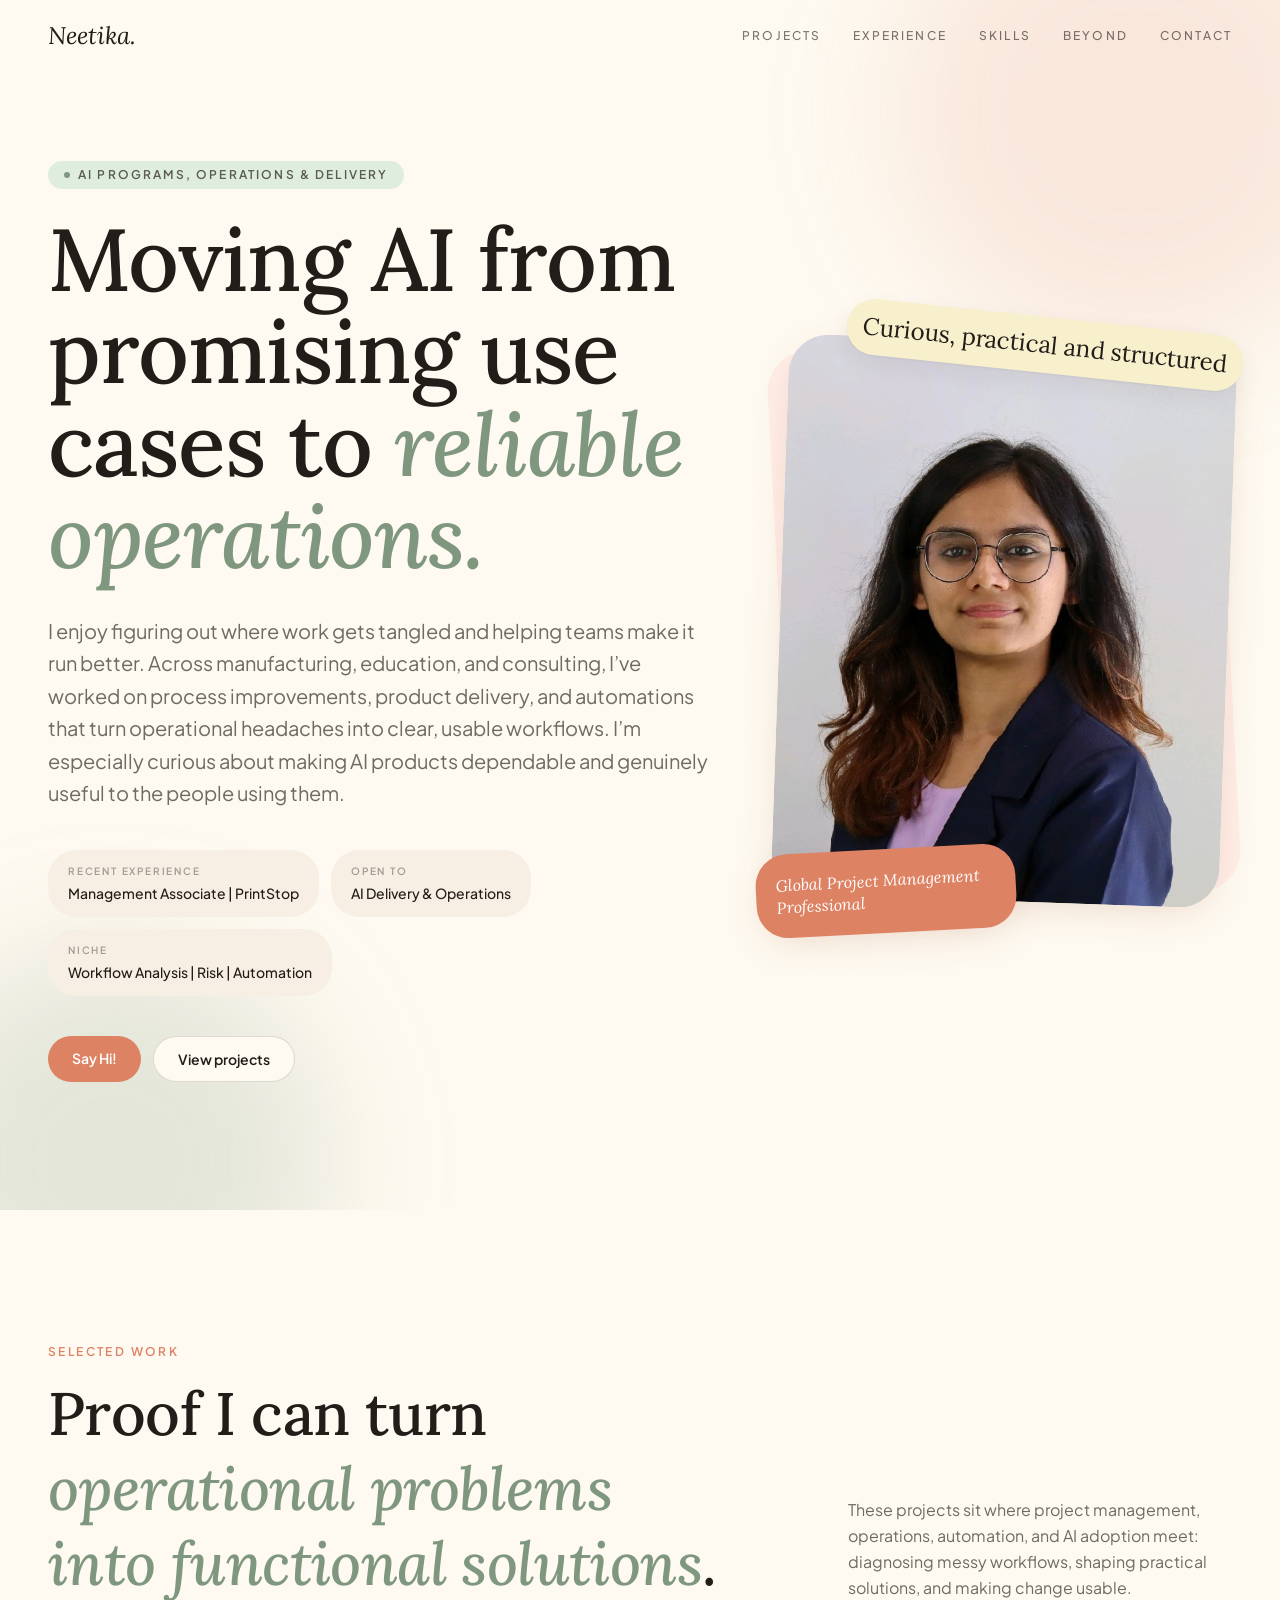
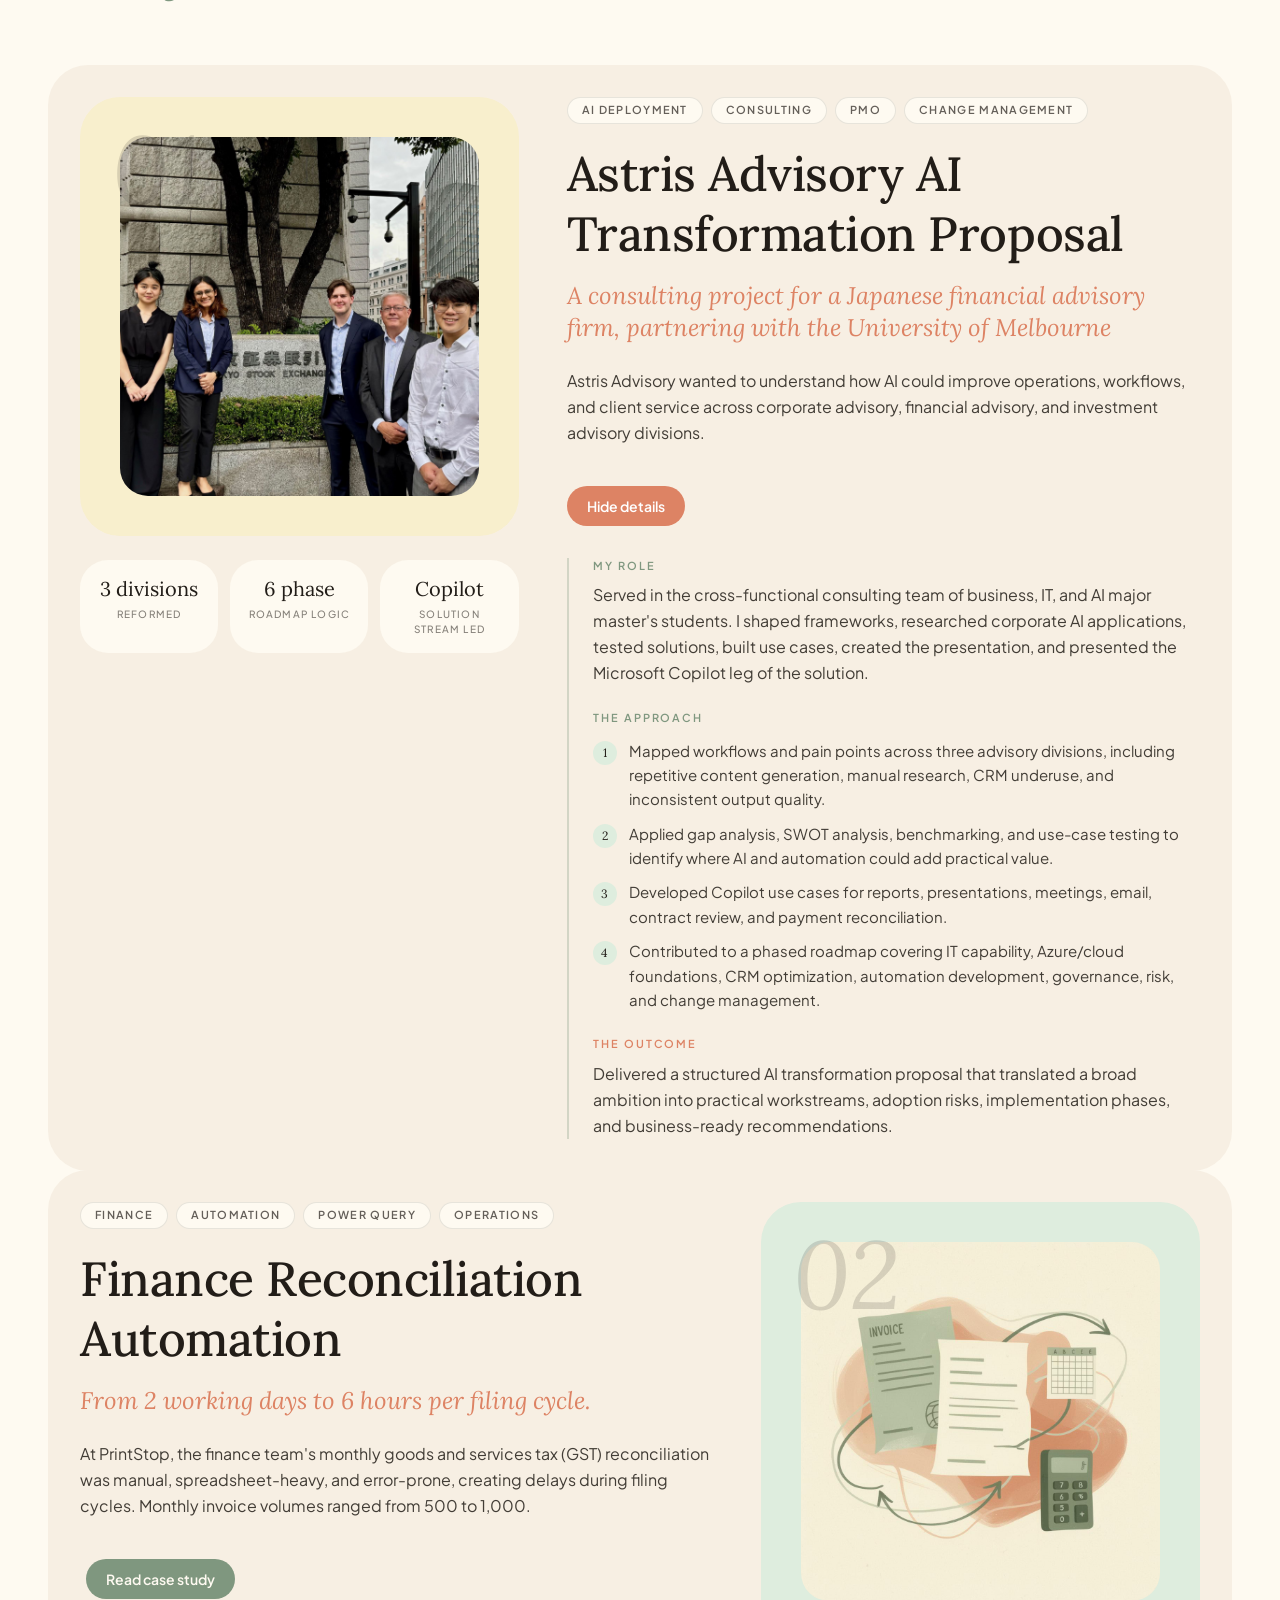
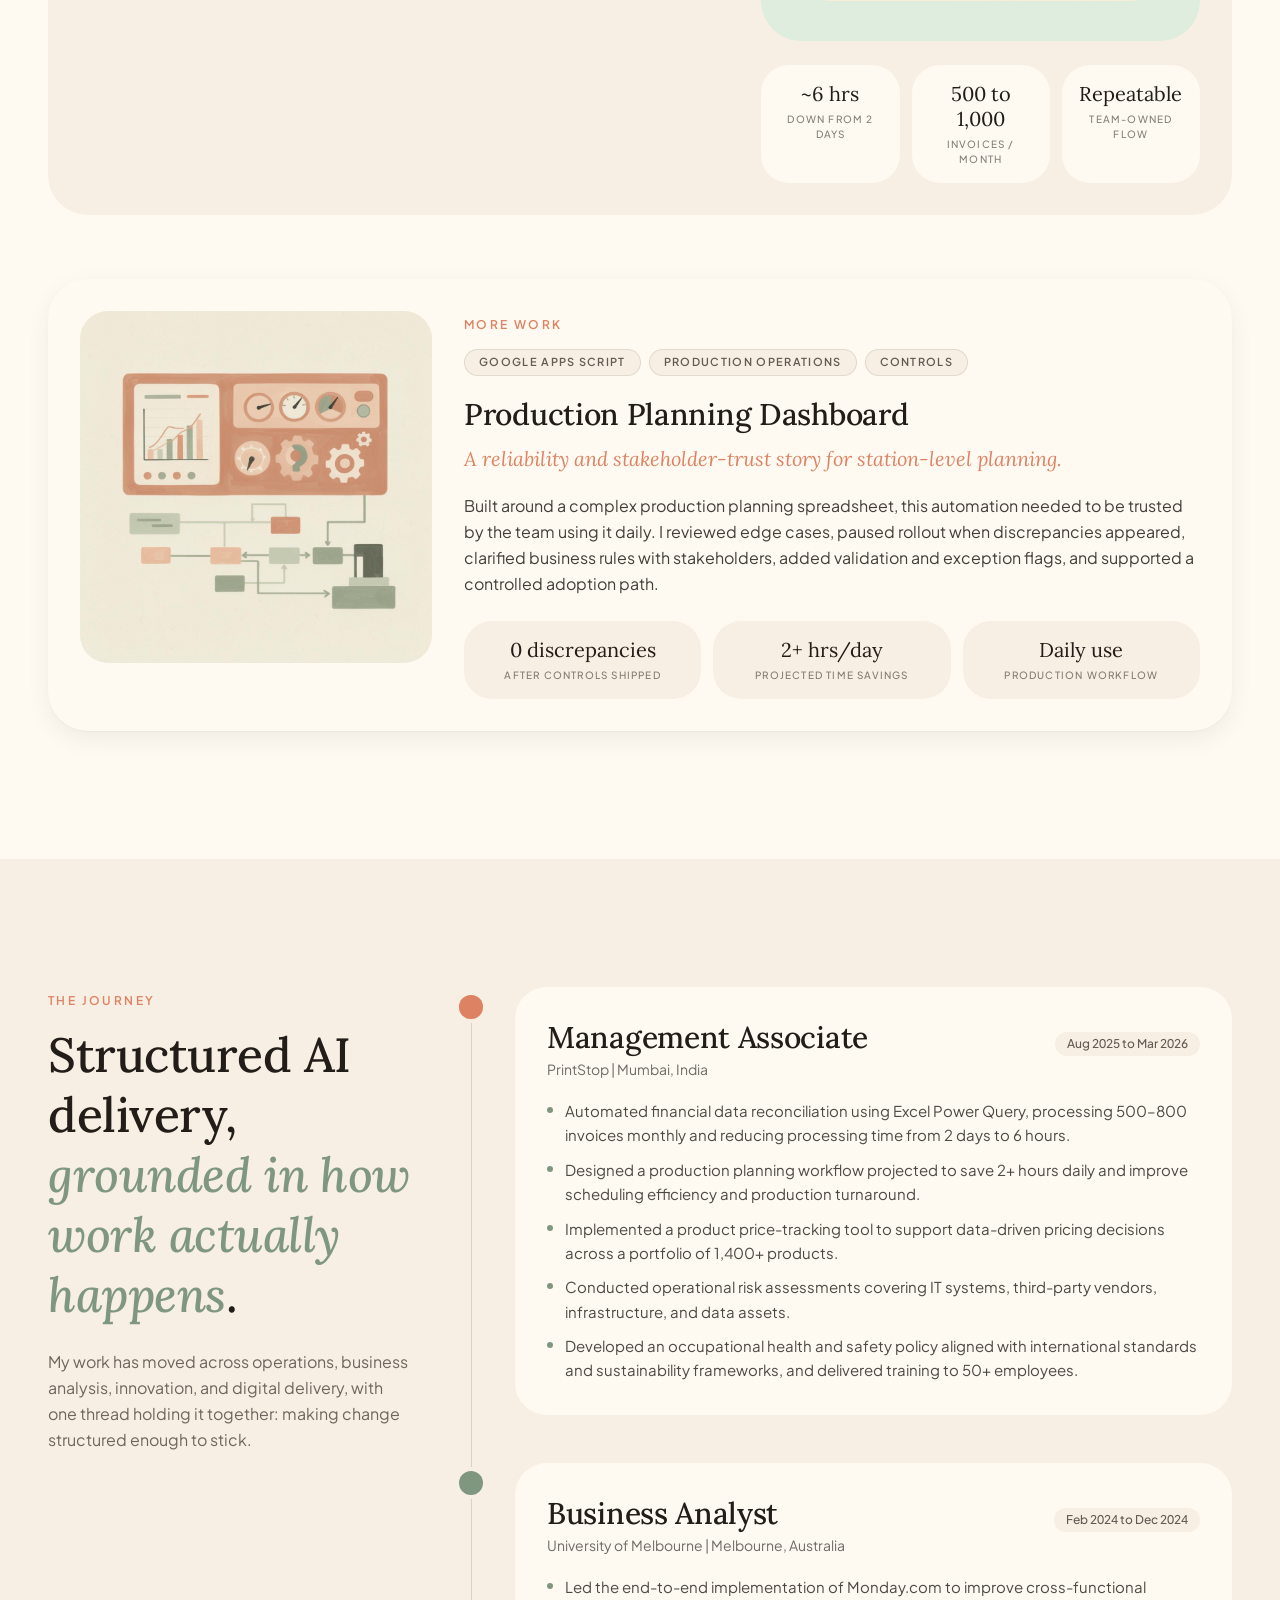
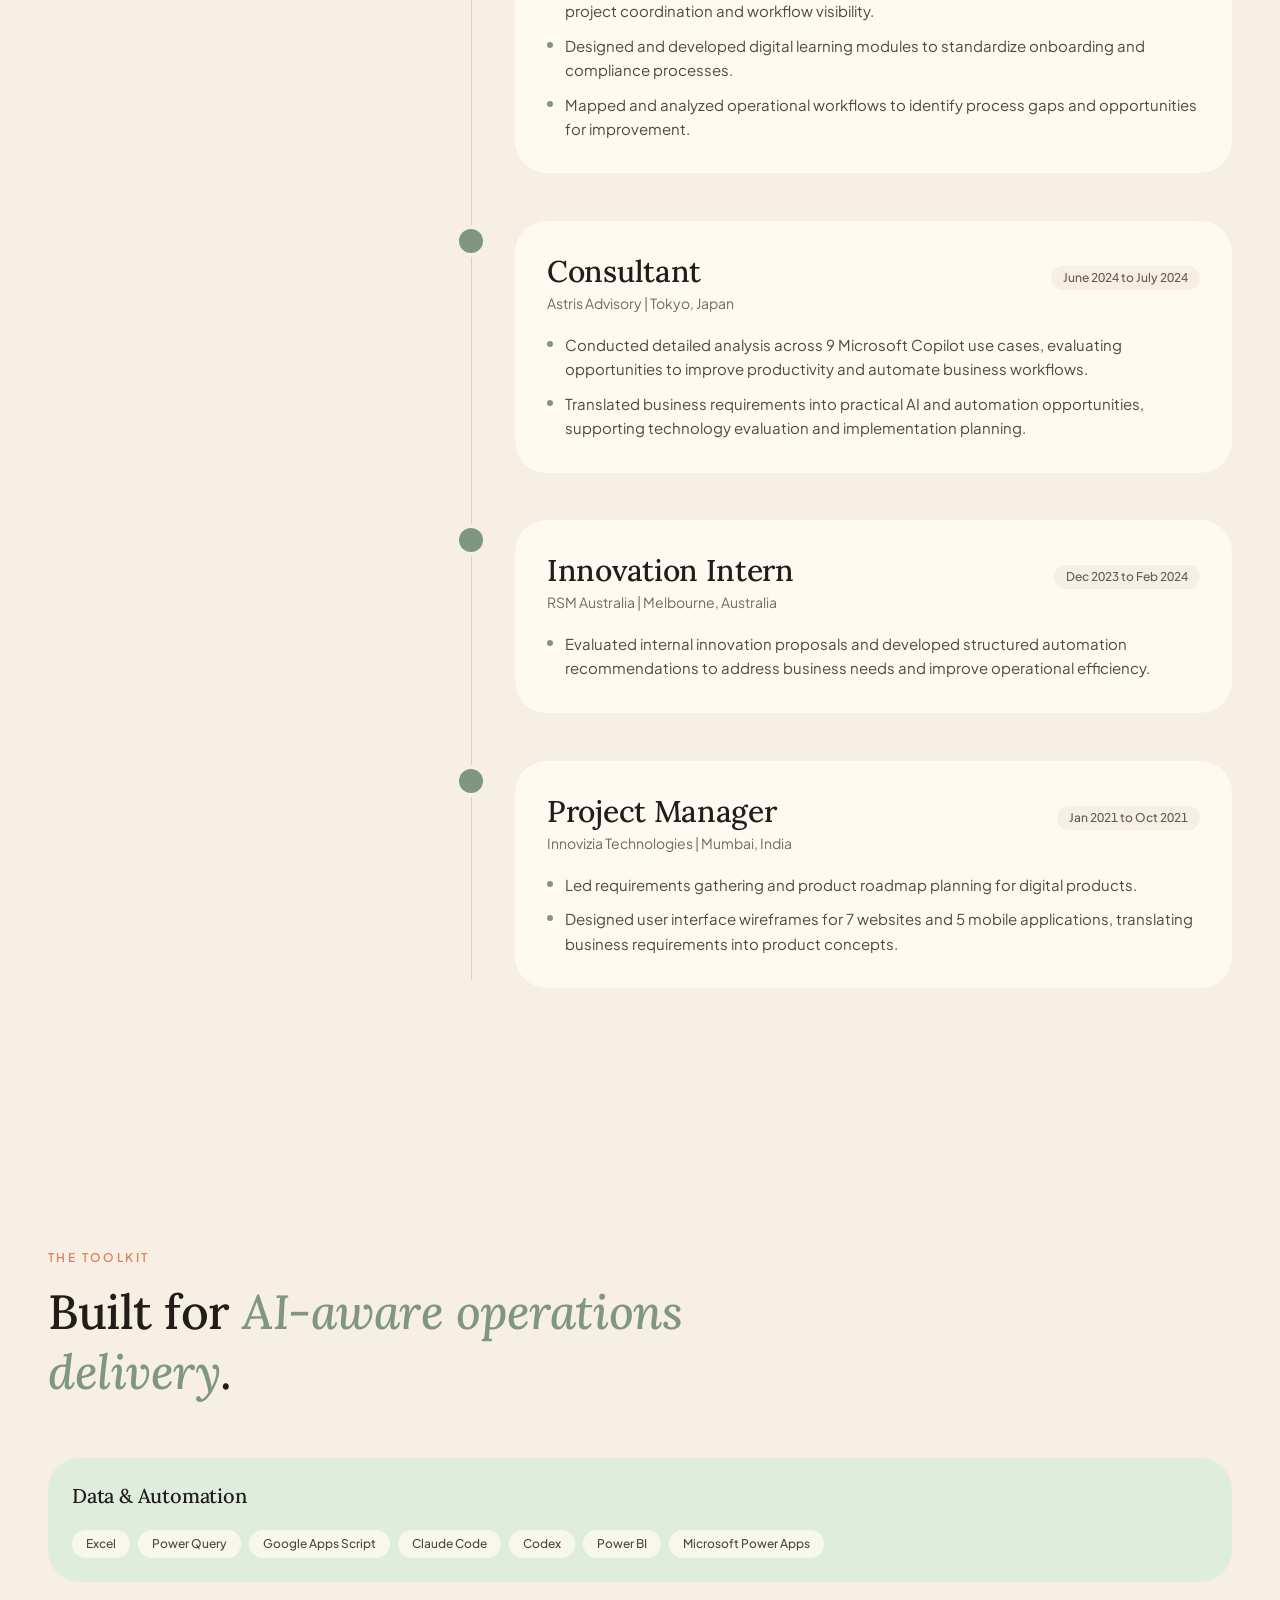
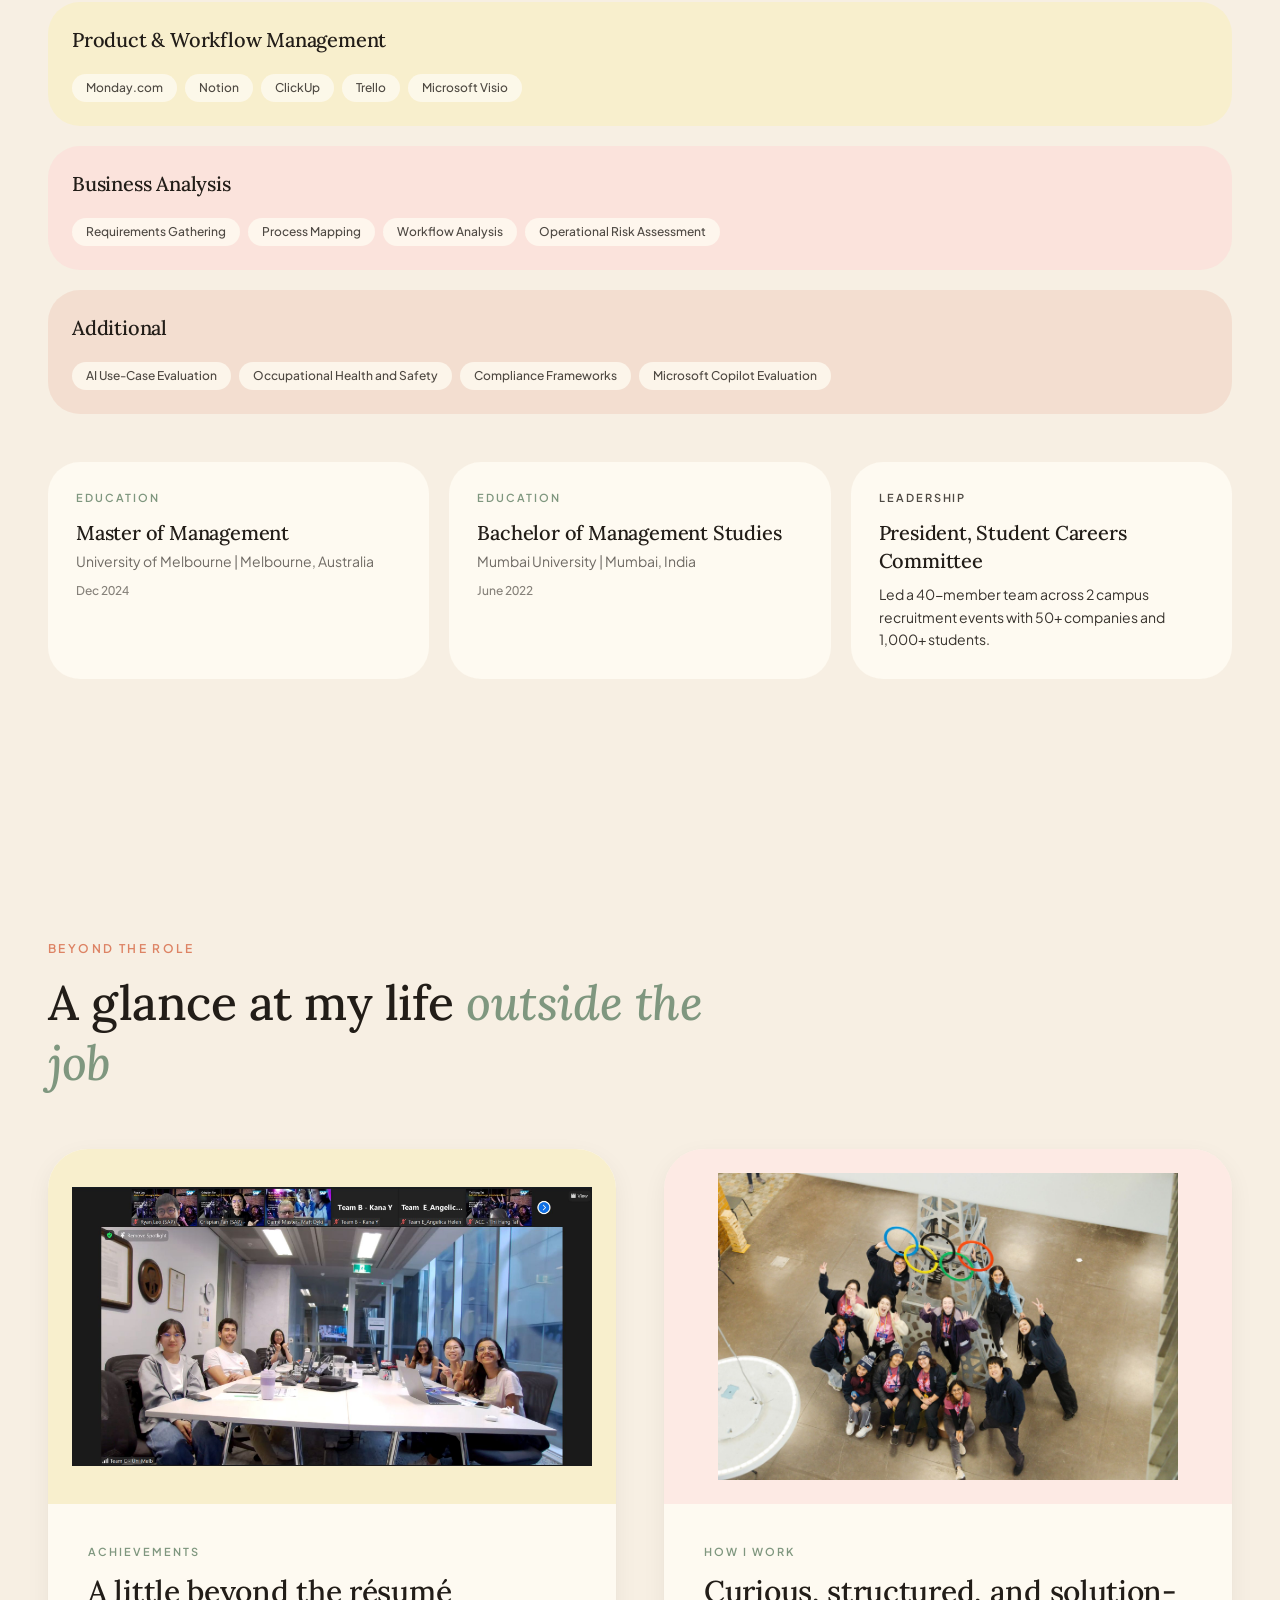
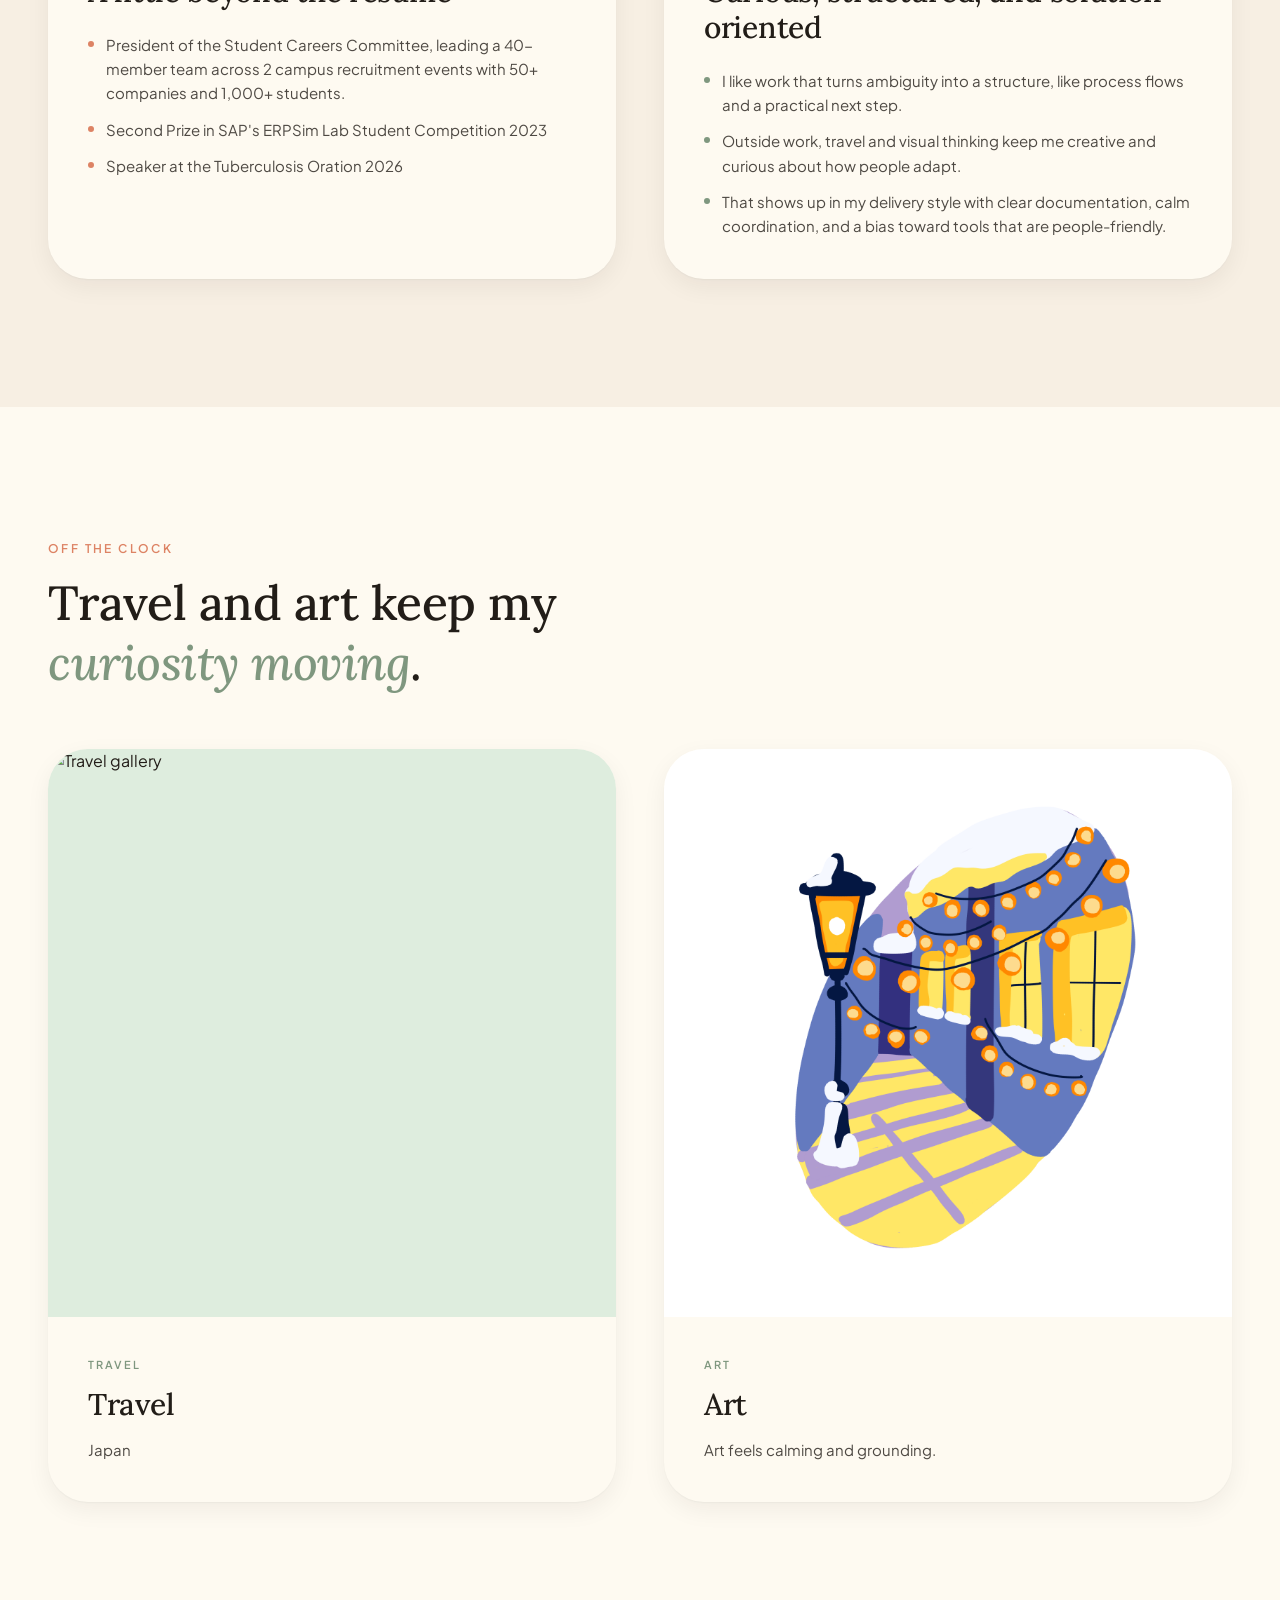
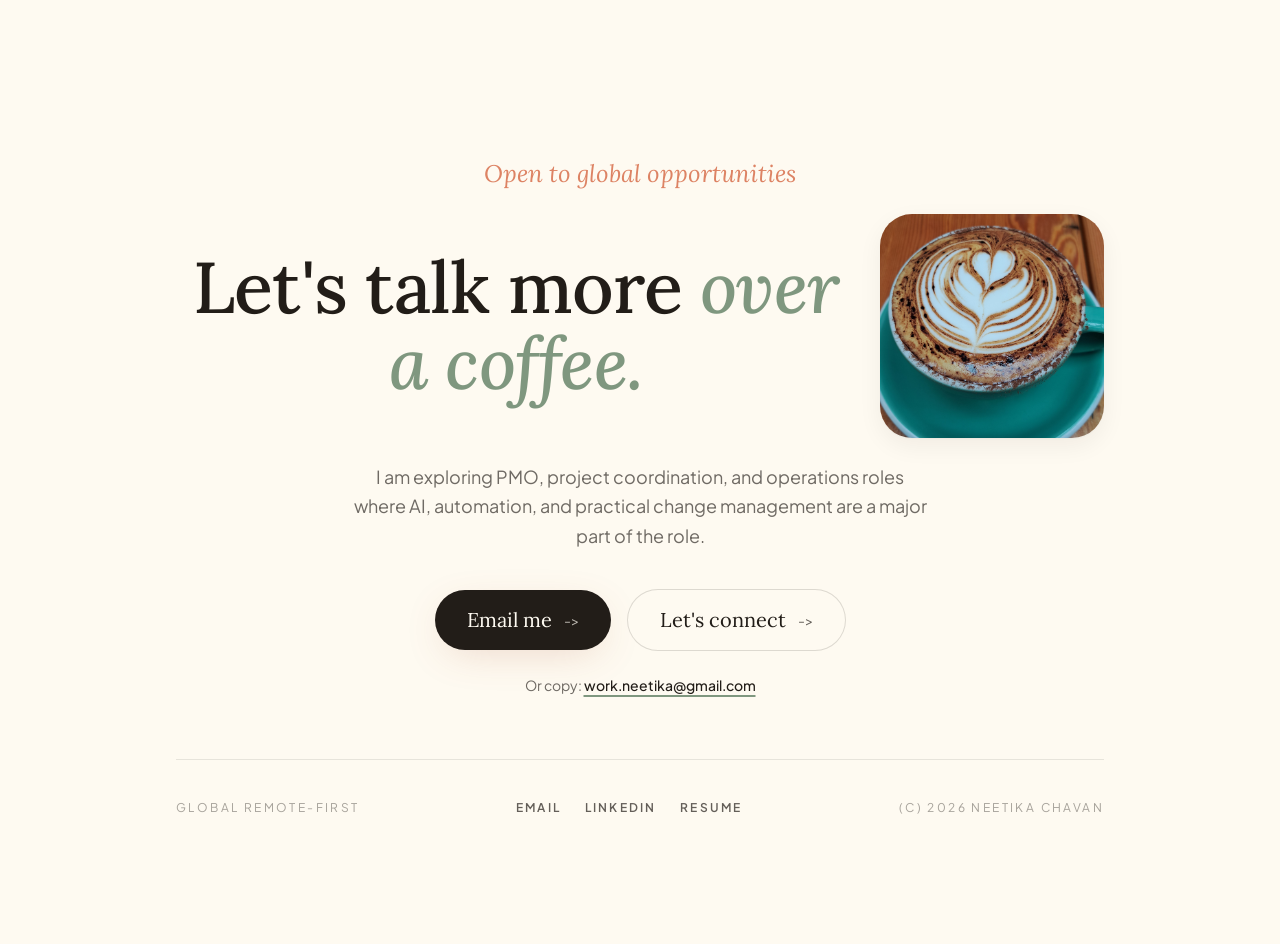
==== commit ad4c4740: "Sync GitHub Pages docs deployment output" ====
--- a/docs/index.html
+++ b/docs/index.html
@@ -3,11 +3,24 @@
   <head>
     <meta charset="utf-8" />
     <meta name="viewport" content="width=device-width, initial-scale=1" />
-    <title>Neetika Chavan | PMO for AI and Operations Transformation</title>
+    <title>Neetika Chavan | AI Operations &amp; Program Delivery</title>
     <meta name="author" content="Neetika Chavan" />
     <meta
       name="description"
-      content="A recruiter-focused personal website for PMO, project coordination, operations, AI deployment, and automation work."
+      content="Neetika Chavan helps teams structure AI and operations initiatives through workflow analysis, risk assessment, automation, and cross-functional delivery."
+    />
+    <meta property="og:title" content="Neetika Chavan | AI Operations &amp; Program Delivery" />
+    <meta
+      property="og:description"
+      content="Neetika Chavan helps teams structure AI and operations initiatives through workflow analysis, risk assessment, automation, and cross-functional delivery."
+    />
+    <meta property="og:type" content="website" />
+    <meta property="og:url" content="https://neetikac16.github.io/Nee-Repo/" />
+    <meta name="twitter:card" content="summary" />
+    <meta name="twitter:title" content="Neetika Chavan | AI Operations &amp; Program Delivery" />
+    <meta
+      name="twitter:description"
+      content="Neetika Chavan helps teams structure AI and operations initiatives through workflow analysis, risk assessment, automation, and cross-functional delivery."
     />
     <link rel="preload" as="image" href="./assets/neetika-portrait-fRO-wFy6.jpg" />
     <link rel="preconnect" href="https://fonts.googleapis.com" />
@@ -49,30 +62,32 @@
             <div class="lg:col-span-7">
               <span class="mb-6 inline-flex items-center gap-2 rounded-full bg-sage-soft px-4 py-1.5 text-xs font-semibold uppercase tracking-[0.18em] text-ink/70">
                 <span class="size-1.5 animate-pulse rounded-full bg-sage"></span>
-                PMO for AI and operations transformation
+                AI programs, operations &amp; delivery
               </span>
               <h1 class="hero-title font-serif text-5xl leading-[1.05] text-balance text-ink md:text-7xl lg:text-[5.5rem]">
-                Turning messy operations into
-                <span class="italic text-sage">AI ready, scalable</span> systems.
+                Moving AI from promising use cases to
+                <span class="italic text-sage">reliable operations.</span>
               </h1>
               <p class="mt-8 max-w-[52ch] text-lg leading-relaxed text-ink-muted md:text-xl">
-                Project and operations professional based in Mumbai, working remote/global-first.
-                I help teams map workflows, coordinate AI and automation initiatives, and turn
-                operational ambiguity into functional processes people can actually adopt.
+                I enjoy figuring out where work gets tangled and helping teams make it run better.
+                Across manufacturing, education, and consulting, I’ve worked on process improvements,
+                product delivery, and automations that turn operational headaches into clear, usable
+                workflows. I’m especially curious about making AI products dependable and genuinely
+                useful to the people using them.
               </p>
 
               <div class="hero-meta mt-10 flex flex-wrap gap-3">
                 <div class="rounded-2xl bg-paper px-5 py-3.5">
-                  <p class="text-[10px] font-semibold uppercase tracking-[0.18em] text-ink/40">Previous Role</p>
-                  <p class="mt-1 text-sm font-medium text-ink">Management Associate | PrintStop India</p>
+                  <p class="text-[10px] font-semibold uppercase tracking-[0.18em] text-ink/40">Recent experience</p>
+                  <p class="mt-1 text-sm font-medium text-ink">Management Associate | PrintStop</p>
                 </div>
                 <div class="rounded-2xl bg-paper px-5 py-3.5">
                   <p class="text-[10px] font-semibold uppercase tracking-[0.18em] text-ink/40">Open to</p>
-                  <p class="mt-1 text-sm font-medium text-ink">PMO &amp; Operations Roles</p>
+                  <p class="mt-1 text-sm font-medium text-ink">AI Delivery &amp; Operations</p>
                 </div>
                 <div class="rounded-2xl bg-paper px-5 py-3.5">
                   <p class="text-[10px] font-semibold uppercase tracking-[0.18em] text-ink/40">Niche</p>
-                  <p class="mt-1 text-sm font-medium text-ink">AI Use Cases | Automation | Process Design</p>
+                  <p class="mt-1 text-sm font-medium text-ink">Workflow Analysis | Risk | Automation</p>
                 </div>
               </div>
 
@@ -108,7 +123,7 @@
                   <p class="font-serif text-base italic leading-snug">Global Project Management Professional</p>
                 </div>
                 <div class="absolute -top-6 -right-4 rotate-[6deg] rounded-2xl bg-butter px-4 py-3 shadow-soft">
-                  <p class="font-serif text-2xl text-ink">Curious, driven and structured</p>
+                  <p class="font-serif text-2xl text-ink">Curious, practical and structured</p>
                 </div>
               </div>
             </div>
@@ -123,7 +138,7 @@
                   Selected work
                 </span>
                 <h2 class="font-serif text-4xl leading-tight text-ink md:text-5xl lg:text-6xl">
-                  Proof I can turn <em class="text-sage">operations into functional solutions</em>.
+                  Proof I can turn <em class="text-sage">operational problems into functional solutions</em>.
                 </h2>
               </div>
               <p class="max-w-sm text-base leading-relaxed text-ink-muted">
@@ -177,7 +192,7 @@
                   <p class="mt-6 text-[15px] leading-relaxed text-ink/85 md:text-base">
                     Astris Advisory wanted to understand how AI could improve operations,
                     workflows, and client service across corporate advisory, financial advisory,
-                    and investment advisory teams.
+                    and investment advisory divisions.
                   </p>
                   <button
                     type="button"
@@ -266,10 +281,10 @@
                     <span class="rounded-full border border-ink/10 bg-canvas px-3.5 py-1 text-[11px] font-semibold uppercase tracking-[0.12em] text-ink/70">Power Query</span>
                     <span class="rounded-full border border-ink/10 bg-canvas px-3.5 py-1 text-[11px] font-semibold uppercase tracking-[0.12em] text-ink/70">Operations</span>
                   </div>
-                  <h3 class="font-serif text-3xl leading-tight text-ink md:text-5xl">GST Reconciliation Automation</h3>
+                  <h3 class="font-serif text-3xl leading-tight text-ink md:text-5xl">Finance Reconciliation Automation</h3>
                   <p class="mt-4 font-serif text-xl italic text-terracotta md:text-2xl">From 2 working days to 6 hours per filing cycle.</p>
                   <p class="mt-6 text-[15px] leading-relaxed text-ink/85 md:text-base">
-                    At PrintStop, the finance team's monthly GST reconciliation was manual,
+                    At PrintStop, the finance team's monthly goods and services tax (GST) reconciliation was manual,
                     spreadsheet-heavy, and error-prone, creating delays during filing cycles.
                     Monthly invoice volumes ranged from 500 to 1,000.
                   </p>
@@ -340,13 +355,13 @@
                   <span class="mb-4 inline-block text-xs font-semibold uppercase tracking-[0.2em] text-terracotta">More work</span>
                   <div class="mb-5 flex flex-wrap gap-2">
                     <span class="rounded-full border border-ink/10 bg-paper px-3.5 py-1 text-[11px] font-semibold uppercase tracking-[0.12em] text-ink/70">Google Apps Script</span>
-                    <span class="rounded-full border border-ink/10 bg-paper px-3.5 py-1 text-[11px] font-semibold uppercase tracking-[0.12em] text-ink/70">Factory Operations</span>
+                    <span class="rounded-full border border-ink/10 bg-paper px-3.5 py-1 text-[11px] font-semibold uppercase tracking-[0.12em] text-ink/70">Production Operations</span>
                     <span class="rounded-full border border-ink/10 bg-paper px-3.5 py-1 text-[11px] font-semibold uppercase tracking-[0.12em] text-ink/70">Controls</span>
                   </div>
-                  <h3 class="font-serif text-3xl leading-tight text-ink md:text-4xl">Factory Planner Dashboard</h3>
+                  <h3 class="font-serif text-3xl leading-tight text-ink md:text-4xl">Production Planning Dashboard</h3>
                   <p class="mt-3 font-serif text-xl italic text-terracotta">A reliability and stakeholder-trust story for station-level planning.</p>
                   <p class="mt-5 text-[15px] leading-relaxed text-ink/85 md:text-base">
-                    Built around a complex factory planning spreadsheet, this automation needed to be trusted by the team using it daily.
+                    Built around a complex production planning spreadsheet, this automation needed to be trusted by the team using it daily.
                     I reviewed edge cases, paused rollout when discrepancies appeared, clarified business rules with stakeholders, added
                     validation and exception flags, and supported a controlled adoption path.
                   </p>
@@ -361,7 +376,7 @@
                     </div>
                     <div class="rounded-2xl bg-paper p-4 text-center">
                       <p class="font-serif text-lg leading-tight text-ink md:text-xl">Daily use</p>
-                      <p class="mt-1.5 text-[10px] font-medium uppercase tracking-[0.12em] text-ink/55">factory workflow</p>
+                      <p class="mt-1.5 text-[10px] font-medium uppercase tracking-[0.12em] text-ink/55">production workflow</p>
                     </div>
                   </div>
                 </div>
@@ -376,7 +391,7 @@
               <div class="lg:col-span-4" data-reveal>
                 <span class="mb-4 inline-block text-xs font-semibold uppercase tracking-[0.2em] text-terracotta">The journey</span>
                 <h2 class="font-serif text-4xl leading-tight text-ink md:text-5xl">
-                  PMO instincts, <em class="text-sage">operations depth</em>, and delivery follow-through.
+                  Structured AI delivery, <em class="text-sage">grounded in how work actually happens</em>.
                 </h2>
                 <p class="mt-6 max-w-md text-base leading-relaxed text-ink-muted">
                   My work has moved across operations, business analysis, innovation, and digital
@@ -394,16 +409,17 @@
                       <div class="flex flex-wrap items-baseline justify-between gap-x-6 gap-y-2">
                         <div>
                           <h3 class="font-serif text-2xl text-ink md:text-3xl">Management Associate</h3>
-                          <p class="mt-1 text-sm text-ink-muted">PrintStop India Pvt Ltd | Mumbai, India</p>
+                          <p class="mt-1 text-sm text-ink-muted">PrintStop | Mumbai, India</p>
                         </div>
                         <span class="rounded-full bg-paper px-3 py-1 text-xs font-medium tabular-nums text-ink/70">Aug 2025 to Mar 2026</span>
                       </div>
                       <ul class="mt-5 space-y-2.5 text-[15px] leading-relaxed text-ink/80">
-                        <li class="flex gap-3"><span class="mt-2 size-1.5 shrink-0 rounded-full bg-sage"></span><span>Coordinated finance and operations stakeholders to automate GST 2B reconciliation for 500 to 1,000 invoices/month, reducing processing time from 2 days to 6 hours.</span></li>
-                        <li class="flex gap-3"><span class="mt-2 size-1.5 shrink-0 rounded-full bg-sage"></span><span>Supported factory job-planning automation by clarifying business rules, reviewing edge cases, and building controls for reliable adoption.</span></li>
-                        <li class="flex gap-3"><span class="mt-2 size-1.5 shrink-0 rounded-full bg-sage"></span><span>Drafted ISO and ESG-aligned OHS policy documentation for audit readiness and process governance.</span></li>
-                        <li class="flex gap-3"><span class="mt-2 size-1.5 shrink-0 rounded-full bg-sage"></span><span>Led enterprise risk assessments across IT, vendors, infrastructure, and data assets.</span></li>
-                        <li class="flex gap-3"><span class="mt-2 size-1.5 shrink-0 rounded-full bg-sage"></span><span>Trained 50 employees in structured communication and digital literacy to improve process adoption.</span></li>
+                        <li class="flex gap-3"><span class="mt-2 size-1.5 shrink-0 rounded-full bg-sage"></span><span> Automated financial data reconciliation using Excel Power Query, processing 500–800 invoices monthly and reducing
+processing time from 2 days to 6 hours.</span></li>
+                        <li class="flex gap-3"><span class="mt-2 size-1.5 shrink-0 rounded-full bg-sage"></span><span>Designed a production planning workflow projected to save 2+ hours daily and improve scheduling efficiency and production turnaround.</span></li>
+                        <li class="flex gap-3"><span class="mt-2 size-1.5 shrink-0 rounded-full bg-sage"></span><span>Implemented a product price-tracking tool to support data-driven pricing decisions across a portfolio of 1,400+ products.</span></li>
+                        <li class="flex gap-3"><span class="mt-2 size-1.5 shrink-0 rounded-full bg-sage"></span><span>Conducted operational risk assessments covering IT systems, third-party vendors, infrastructure, and data assets.</span></li>
+                        <li class="flex gap-3"><span class="mt-2 size-1.5 shrink-0 rounded-full bg-sage"></span><span>Developed an occupational health and safety policy aligned with international standards and sustainability frameworks, and delivered training to 50+ employees.</span></li>
                       </ul>
                     </div>
                   </article>
@@ -419,9 +435,27 @@
                         <span class="rounded-full bg-paper px-3 py-1 text-xs font-medium tabular-nums text-ink/70">Feb 2024 to Dec 2024</span>
                       </div>
                       <ul class="mt-5 space-y-2.5 text-[15px] leading-relaxed text-ink/80">
-                        <li class="flex gap-3"><span class="mt-2 size-1.5 shrink-0 rounded-full bg-sage"></span><span>Led Monday.com implementation planning to streamline cross-functional coordination and visibility.</span></li>
-                        <li class="flex gap-3"><span class="mt-2 size-1.5 shrink-0 rounded-full bg-sage"></span><span>Designed LMS onboarding modules to standardize compliance processes and improve user adoption.</span></li>
-                        <li class="flex gap-3"><span class="mt-2 size-1.5 shrink-0 rounded-full bg-sage"></span><span>Mapped operational workflows, documented pain points, and translated findings into improvement recommendations.</span></li>
+                        <li class="flex gap-3"><span class="mt-2 size-1.5 shrink-0 rounded-full bg-sage"></span><span>Led the end-to-end implementation of Monday.com to improve cross-functional project coordination and workflow
+visibility.</span></li>
+                        <li class="flex gap-3"><span class="mt-2 size-1.5 shrink-0 rounded-full bg-sage"></span><span>Designed and developed digital learning modules to standardize onboarding and compliance processes.</span></li>
+                        <li class="flex gap-3"><span class="mt-2 size-1.5 shrink-0 rounded-full bg-sage"></span><span>Mapped and analyzed operational workflows to identify process gaps and opportunities for improvement.</span></li>
+                      </ul>
+                    </div>
+                  </article>
+
+                  <article data-reveal class="relative pl-10 md:pl-14">
+                    <span class="absolute left-0 top-2 size-5 rounded-full ring-4 ring-paper md:size-6 bg-sage"></span>
+                    <div class="rounded-3xl bg-canvas p-6 transition-shadow hover:shadow-soft md:p-8">
+                      <div class="flex flex-wrap items-baseline justify-between gap-x-6 gap-y-2">
+                        <div>
+                          <h3 class="font-serif text-2xl text-ink md:text-3xl">Consultant</h3>
+                          <p class="mt-1 text-sm text-ink-muted">Astris Advisory | Tokyo, Japan</p>
+                        </div>
+                        <span class="rounded-full bg-paper px-3 py-1 text-xs font-medium tabular-nums text-ink/70">June 2024 to July 2024</span>
+                      </div>
+                      <ul class="mt-5 space-y-2.5 text-[15px] leading-relaxed text-ink/80">
+                        <li class="flex gap-3"><span class="mt-2 size-1.5 shrink-0 rounded-full bg-sage"></span><span>Conducted detailed analysis across 9 Microsoft Copilot use cases, evaluating opportunities to improve productivity and automate business workflows.</span></li>
+                        <li class="flex gap-3"><span class="mt-2 size-1.5 shrink-0 rounded-full bg-sage"></span><span>Translated business requirements into practical AI and automation opportunities, supporting technology evaluation and implementation planning.</span></li>
                       </ul>
                     </div>
                   </article>
@@ -437,7 +471,7 @@
                         <span class="rounded-full bg-paper px-3 py-1 text-xs font-medium tabular-nums text-ink/70">Dec 2023 to Feb 2024</span>
                       </div>
                       <ul class="mt-5 space-y-2.5 text-[15px] leading-relaxed text-ink/80">
-                        <li class="flex gap-3"><span class="mt-2 size-1.5 shrink-0 rounded-full bg-sage"></span><span>Evaluated internal innovation proposals and developed structured recommendations to enable automation opportunities.</span></li>
+                        <li class="flex gap-3"><span class="mt-2 size-1.5 shrink-0 rounded-full bg-sage"></span><span>Evaluated internal innovation proposals and developed structured automation recommendations to address business needs and improve operational efficiency.</span></li>
                       </ul>
                     </div>
                   </article>
@@ -448,13 +482,13 @@
                       <div class="flex flex-wrap items-baseline justify-between gap-x-6 gap-y-2">
                         <div>
                           <h3 class="font-serif text-2xl text-ink md:text-3xl">Project Manager</h3>
-                          <p class="mt-1 text-sm text-ink-muted">Innovizia Technologies Pvt. Ltd. | Mumbai, India</p>
+                          <p class="mt-1 text-sm text-ink-muted">Innovizia Technologies | Mumbai, India</p>
                         </div>
                         <span class="rounded-full bg-paper px-3 py-1 text-xs font-medium tabular-nums text-ink/70">Jan 2021 to Oct 2021</span>
                       </div>
                       <ul class="mt-5 space-y-2.5 text-[15px] leading-relaxed text-ink/80">
-                        <li class="flex gap-3"><span class="mt-2 size-1.5 shrink-0 rounded-full bg-sage"></span><span>Led requirement gathering, stakeholder coordination, and roadmap planning for digital products.</span></li>
-                        <li class="flex gap-3"><span class="mt-2 size-1.5 shrink-0 rounded-full bg-sage"></span><span>Designed UI wireframes for 7 websites and 5 mobile apps, translating business needs into implementation-ready flows.</span></li>
+                        <li class="flex gap-3"><span class="mt-2 size-1.5 shrink-0 rounded-full bg-sage"></span><span>Led requirements gathering and product roadmap planning for digital products.</span></li>
+                        <li class="flex gap-3"><span class="mt-2 size-1.5 shrink-0 rounded-full bg-sage"></span><span>Designed user interface wireframes for 7 websites and 5 mobile applications, translating business requirements into product concepts.</span></li>
                       </ul>
                     </div>
                   </article>
@@ -473,37 +507,45 @@
               </h2>
             </div>
 
-            <div class="grid grid-cols-1 gap-5 md:grid-cols-3">
-              <div data-reveal class="rounded-3xl bg-sage-soft p-7 transition-transform hover:-translate-y-1">
-                <h3 class="font-serif text-xl text-ink">Practical AI Fluency</h3>
+            <div class="grid grid-cols-1 gap-5 md:grid-cols-2 xl:grid-cols-4">
+              <div data-reveal class="flex flex-col rounded-3xl bg-sage-soft p-6 transition-transform hover:-translate-y-1 md:p-7">
+                <h3 class="font-serif text-xl text-ink">Data &amp; Automation</h3>
                 <div class="mt-5 flex flex-wrap gap-2">
-                  <span class="rounded-full bg-canvas/80 px-3.5 py-1.5 text-xs font-medium text-ink/80">AI Use-Case Research</span>
-                  <span class="rounded-full bg-canvas/80 px-3.5 py-1.5 text-xs font-medium text-ink/80">Workflow Diagnostics</span>
-                  <span class="rounded-full bg-canvas/80 px-3.5 py-1.5 text-xs font-medium text-ink/80">Copilot Testing</span>
-                  <span class="rounded-full bg-canvas/80 px-3.5 py-1.5 text-xs font-medium text-ink/80">AI Adoption Planning</span>
-                  <span class="rounded-full bg-canvas/80 px-3.5 py-1.5 text-xs font-medium text-ink/80">Change Management Support</span>
-                </div>
-              </div>
-              <div data-reveal class="rounded-3xl bg-butter p-7 transition-transform hover:-translate-y-1">
-                <h3 class="font-serif text-xl text-ink">Process &amp; PMO</h3>
+                  <span class="rounded-full bg-canvas/80 px-3.5 py-1.5 text-xs font-medium text-ink/80">Excel</span>
+                  <span class="rounded-full bg-canvas/80 px-3.5 py-1.5 text-xs font-medium text-ink/80">Power Query</span>
+                  <span class="rounded-full bg-canvas/80 px-3.5 py-1.5 text-xs font-medium text-ink/80">Google Apps Script</span>
+                  <span class="rounded-full bg-canvas/80 px-3.5 py-1.5 text-xs font-medium text-ink/80">Claude Code</span>
+                  <span class="rounded-full bg-canvas/80 px-3.5 py-1.5 text-xs font-medium text-ink/80">Codex</span>
+                  <span class="rounded-full bg-canvas/80 px-3.5 py-1.5 text-xs font-medium text-ink/80">Power BI</span>
+                  <span class="rounded-full bg-canvas/80 px-3.5 py-1.5 text-xs font-medium text-ink/80">Microsoft Power Apps</span>
+                </div>
+              </div>
+              <div data-reveal class="flex flex-col rounded-3xl bg-butter p-6 transition-transform hover:-translate-y-1 md:p-7">
+                <h3 class="font-serif text-xl text-ink">Product &amp; Workflow Management</h3>
                 <div class="mt-5 flex flex-wrap gap-2">
+                  <span class="rounded-full bg-canvas/80 px-3.5 py-1.5 text-xs font-medium text-ink/80">Monday.com</span>
+                  <span class="rounded-full bg-canvas/80 px-3.5 py-1.5 text-xs font-medium text-ink/80">Notion</span>
+                  <span class="rounded-full bg-canvas/80 px-3.5 py-1.5 text-xs font-medium text-ink/80">ClickUp</span>
+                  <span class="rounded-full bg-canvas/80 px-3.5 py-1.5 text-xs font-medium text-ink/80">Trello</span>
+                  <span class="rounded-full bg-canvas/80 px-3.5 py-1.5 text-xs font-medium text-ink/80">Microsoft Visio</span>
+                </div>
+              </div>
+              <div data-reveal class="flex flex-col rounded-3xl bg-blush/60 p-6 transition-transform hover:-translate-y-1 md:p-7">
+                <h3 class="font-serif text-xl text-ink">Business Analysis</h3>
+                <div class="mt-5 flex flex-wrap gap-2">
+                  <span class="rounded-full bg-canvas/80 px-3.5 py-1.5 text-xs font-medium text-ink/80">Requirements Gathering</span>
                   <span class="rounded-full bg-canvas/80 px-3.5 py-1.5 text-xs font-medium text-ink/80">Process Mapping</span>
-                  <span class="rounded-full bg-canvas/80 px-3.5 py-1.5 text-xs font-medium text-ink/80">Risk Assessment</span>
-                  <span class="rounded-full bg-canvas/80 px-3.5 py-1.5 text-xs font-medium text-ink/80">Stakeholder Management</span>
-                  <span class="rounded-full bg-canvas/80 px-3.5 py-1.5 text-xs font-medium text-ink/80">Microsoft Visio</span>
-                  <span class="rounded-full bg-canvas/80 px-3.5 py-1.5 text-xs font-medium text-ink/80">Requirement Gathering</span>
-                  <span class="rounded-full bg-canvas/80 px-3.5 py-1.5 text-xs font-medium text-ink/80">Monday.com</span>
-                </div>
-              </div>
-              <div data-reveal class="rounded-3xl bg-blush/60 p-7 transition-transform hover:-translate-y-1">
-                <h3 class="font-serif text-xl text-ink">Automation &amp; Tools</h3>
+                  <span class="rounded-full bg-canvas/80 px-3.5 py-1.5 text-xs font-medium text-ink/80">Workflow Analysis</span>
+                  <span class="rounded-full bg-canvas/80 px-3.5 py-1.5 text-xs font-medium text-ink/80">Operational Risk Assessment</span>
+                </div>
+              </div>
+              <div data-reveal class="flex flex-col rounded-3xl bg-terracotta/15 p-6 transition-transform hover:-translate-y-1 md:p-7">
+                <h3 class="font-serif text-xl text-ink">Additional</h3>
                 <div class="mt-5 flex flex-wrap gap-2">
-                  <span class="rounded-full bg-canvas/80 px-3.5 py-1.5 text-xs font-medium text-ink/80">Power Query</span>
-                  <span class="rounded-full bg-canvas/80 px-3.5 py-1.5 text-xs font-medium text-ink/80">Power BI</span>
-                  <span class="rounded-full bg-canvas/80 px-3.5 py-1.5 text-xs font-medium text-ink/80">Microsoft Azure Power Apps</span>
-                  <span class="rounded-full bg-canvas/80 px-3.5 py-1.5 text-xs font-medium text-ink/80">Google Apps Script</span>
-                  <span class="rounded-full bg-canvas/80 px-3.5 py-1.5 text-xs font-medium text-ink/80">Codex &amp; Chat GPT</span>
-                  <span class="rounded-full bg-canvas/80 px-3.5 py-1.5 text-xs font-medium text-ink/80">Claude Code</span>
+                  <span class="rounded-full bg-canvas/80 px-3.5 py-1.5 text-xs font-medium text-ink/80">AI Use-Case Evaluation</span>
+                  <span class="rounded-full bg-canvas/80 px-3.5 py-1.5 text-xs font-medium text-ink/80">Occupational Health and Safety</span>
+                  <span class="rounded-full bg-canvas/80 px-3.5 py-1.5 text-xs font-medium text-ink/80">Compliance Frameworks</span>
+                  <span class="rounded-full bg-canvas/80 px-3.5 py-1.5 text-xs font-medium text-ink/80">Microsoft Copilot Evaluation</span>
                 </div>
               </div>
             </div>
@@ -523,7 +565,7 @@
               </div>
               <div class="rounded-3xl bg-canvas p-7">
                 <p class="text-[11px] font-semibold uppercase tracking-[0.18em] opacity-80">Leadership</p>
-                <h4 class="mt-3 font-serif text-xl">President, Placement Cell</h4>
+                <h4 class="mt-3 font-serif text-xl">President, Student Careers Committee</h4>
                 <p class="mt-2 text-sm leading-relaxed opacity-90">
                   Led a 40-member team across 2 campus recruitment events with 50+ companies and 1,000+ students.
                 </p>
@@ -537,7 +579,7 @@
             <div class="mb-14 max-w-2xl" data-reveal>
               <span class="mb-4 inline-block text-xs font-semibold uppercase tracking-[0.2em] text-terracotta">Beyond the role</span>
               <h2 class="font-serif text-4xl leading-tight text-ink md:text-5xl">
-                Leadership, learning, and the <em class="text-sage">human side...</em>
+                A glance at my life<em class="text-sage"> outside the job </em>
               </h2>
             </div>
 
@@ -556,9 +598,9 @@
                 </div>
                 <div class="p-8 md:p-10">
                   <p class="text-[11px] font-semibold uppercase tracking-[0.18em] text-sage">Achievements</p>
-                  <h3 class="mt-3 font-serif text-2xl text-ink md:text-3xl">Signals beyond the job title</h3>
+                  <h3 class="mt-3 font-serif text-2xl text-ink md:text-3xl">A little beyond the résumé</h3>
                   <ul class="mt-6 space-y-3">
-                    <li class="flex gap-3 text-[15px] leading-relaxed text-ink/80"><span class="mt-2 size-1.5 shrink-0 rounded-full bg-terracotta"></span><span>President of the Placement Cell, leading a 40-member team across 2 campus recruitment events with 50+ companies and 1,000+ students.</span></li>
+                    <li class="flex gap-3 text-[15px] leading-relaxed text-ink/80"><span class="mt-2 size-1.5 shrink-0 rounded-full bg-terracotta"></span><span>President of the Student Careers Committee, leading a 40-member team across 2 campus recruitment events with 50+ companies and 1,000+ students.</span></li>
                     <li class="flex gap-3 text-[15px] leading-relaxed text-ink/80"><span class="mt-2 size-1.5 shrink-0 rounded-full bg-terracotta"></span><span>Second Prize in SAP's ERPSim Lab Student Competition 2023</span></li>
                     <li class="flex gap-3 text-[15px] leading-relaxed text-ink/80"><span class="mt-2 size-1.5 shrink-0 rounded-full bg-terracotta"></span><span>Speaker at the Tuberculosis Oration 2026</span></li>
                   </ul>
@@ -578,11 +620,11 @@
                 </div>
                 <div class="p-8 md:p-10">
                   <p class="text-[11px] font-semibold uppercase tracking-[0.18em] text-sage">How I work</p>
-                  <h3 class="mt-3 font-serif text-2xl text-ink md:text-3xl">Curious, structured, and adoption-minded</h3>
+                  <h3 class="mt-3 font-serif text-2xl text-ink md:text-3xl">Curious, structured, and solution-oriented</h3>
                   <ul class="mt-6 space-y-3">
-                    <li class="flex gap-3 text-[15px] leading-relaxed text-ink/80"><span class="mt-2 size-1.5 shrink-0 rounded-full bg-sage"></span><span>I like work that turns ambiguity into a map: Process flows and the practical next step.</span></li>
+                    <li class="flex gap-3 text-[15px] leading-relaxed text-ink/80"><span class="mt-2 size-1.5 shrink-0 rounded-full bg-sage"></span><span>I like work that turns ambiguity into a structure, like process flows and a practical next step.</span></li>
                     <li class="flex gap-3 text-[15px] leading-relaxed text-ink/80"><span class="mt-2 size-1.5 shrink-0 rounded-full bg-sage"></span><span>Outside work, travel and visual thinking keep me creative and curious about how people adapt.</span></li>
-                    <li class="flex gap-3 text-[15px] leading-relaxed text-ink/80"><span class="mt-2 size-1.5 shrink-0 rounded-full bg-sage"></span><span>That shows up in my delivery style: clear documentation, calm coordination, and a bias toward tools that are people-friendly.</span></li>
+                    <li class="flex gap-3 text-[15px] leading-relaxed text-ink/80"><span class="mt-2 size-1.5 shrink-0 rounded-full bg-sage"></span><span>That shows up in my delivery style with clear documentation, calm coordination, and a bias toward tools that are people-friendly.</span></li>
                   </ul>
                 </div>
               </article>
@@ -601,7 +643,7 @@
 
             <div class="grid grid-cols-1 gap-8 lg:grid-cols-2 lg:gap-12">
               <article data-reveal class="overflow-hidden rounded-[2.5rem] bg-canvas shadow-soft">
-                <div class="aspect-[16/10] overflow-hidden bg-sage-soft">
+                <div class="aspect-square overflow-hidden bg-sage-soft">
                   <img
                     data-gallery="travel"
                     src="./assets/japan.jpg"
@@ -615,14 +657,14 @@
                 <div class="p-8 md:p-10">
                   <p class="text-[11px] font-semibold uppercase tracking-[0.18em] text-sage">Travel</p>
                   <h3 class="mt-3 font-serif text-2xl text-ink md:text-3xl">Travel</h3>
-                  <p class="mt-4 text-[15px] leading-relaxed text-ink/80">
-                    Travel feels stimulating and exciting.
+                  <p data-gallery-caption="travel" class="mt-4 text-[15px] leading-relaxed text-ink/80">
+                    Japan
                   </p>
                 </div>
               </article>
 
               <article data-reveal class="overflow-hidden rounded-[2.5rem] bg-canvas shadow-soft">
-                <div class="aspect-[16/10] overflow-hidden bg-blush/50">
+                <div class="aspect-square overflow-hidden bg-blush/50">
                   <img
                     data-gallery="art"
                     src="./assets/Art 1.png"
@@ -647,10 +689,10 @@
 
         <section id="contact" class="relative py-24 md:py-32">
           <div class="mx-auto max-w-5xl px-6 text-center md:px-12">
-            <span data-reveal class="mb-6 inline-block font-serif text-2xl italic text-terracotta">Open to global remote-first opportunities</span>
+            <span data-reveal class="mb-6 inline-block font-serif text-2xl italic text-terracotta">Open to global opportunities</span>
             <div data-reveal class="mx-auto flex max-w-4xl flex-col items-center justify-center gap-6 md:flex-row">
               <h2 class="font-serif text-5xl leading-[1.05] text-ink md:text-7xl">
-                Let's talk about <span class="italic text-sage">more over a coffee.</span>
+                Let's talk more <span class="italic text-sage"> over a coffee.</span>
               </h2>
               <img
                 src="./assets/coffee.jpg"
@@ -663,7 +705,7 @@
             </div>
             <p data-reveal class="mx-auto mt-6 max-w-xl text-lg leading-relaxed text-ink-muted">
               I am exploring PMO, project coordination, and operations roles where AI,
-              automation, and practical change management are part of the work.
+              automation, and practical change management are a major part of the role.
             </p>
 
             <div data-reveal class="mt-10 flex flex-col items-center justify-center gap-4 sm:flex-row">
